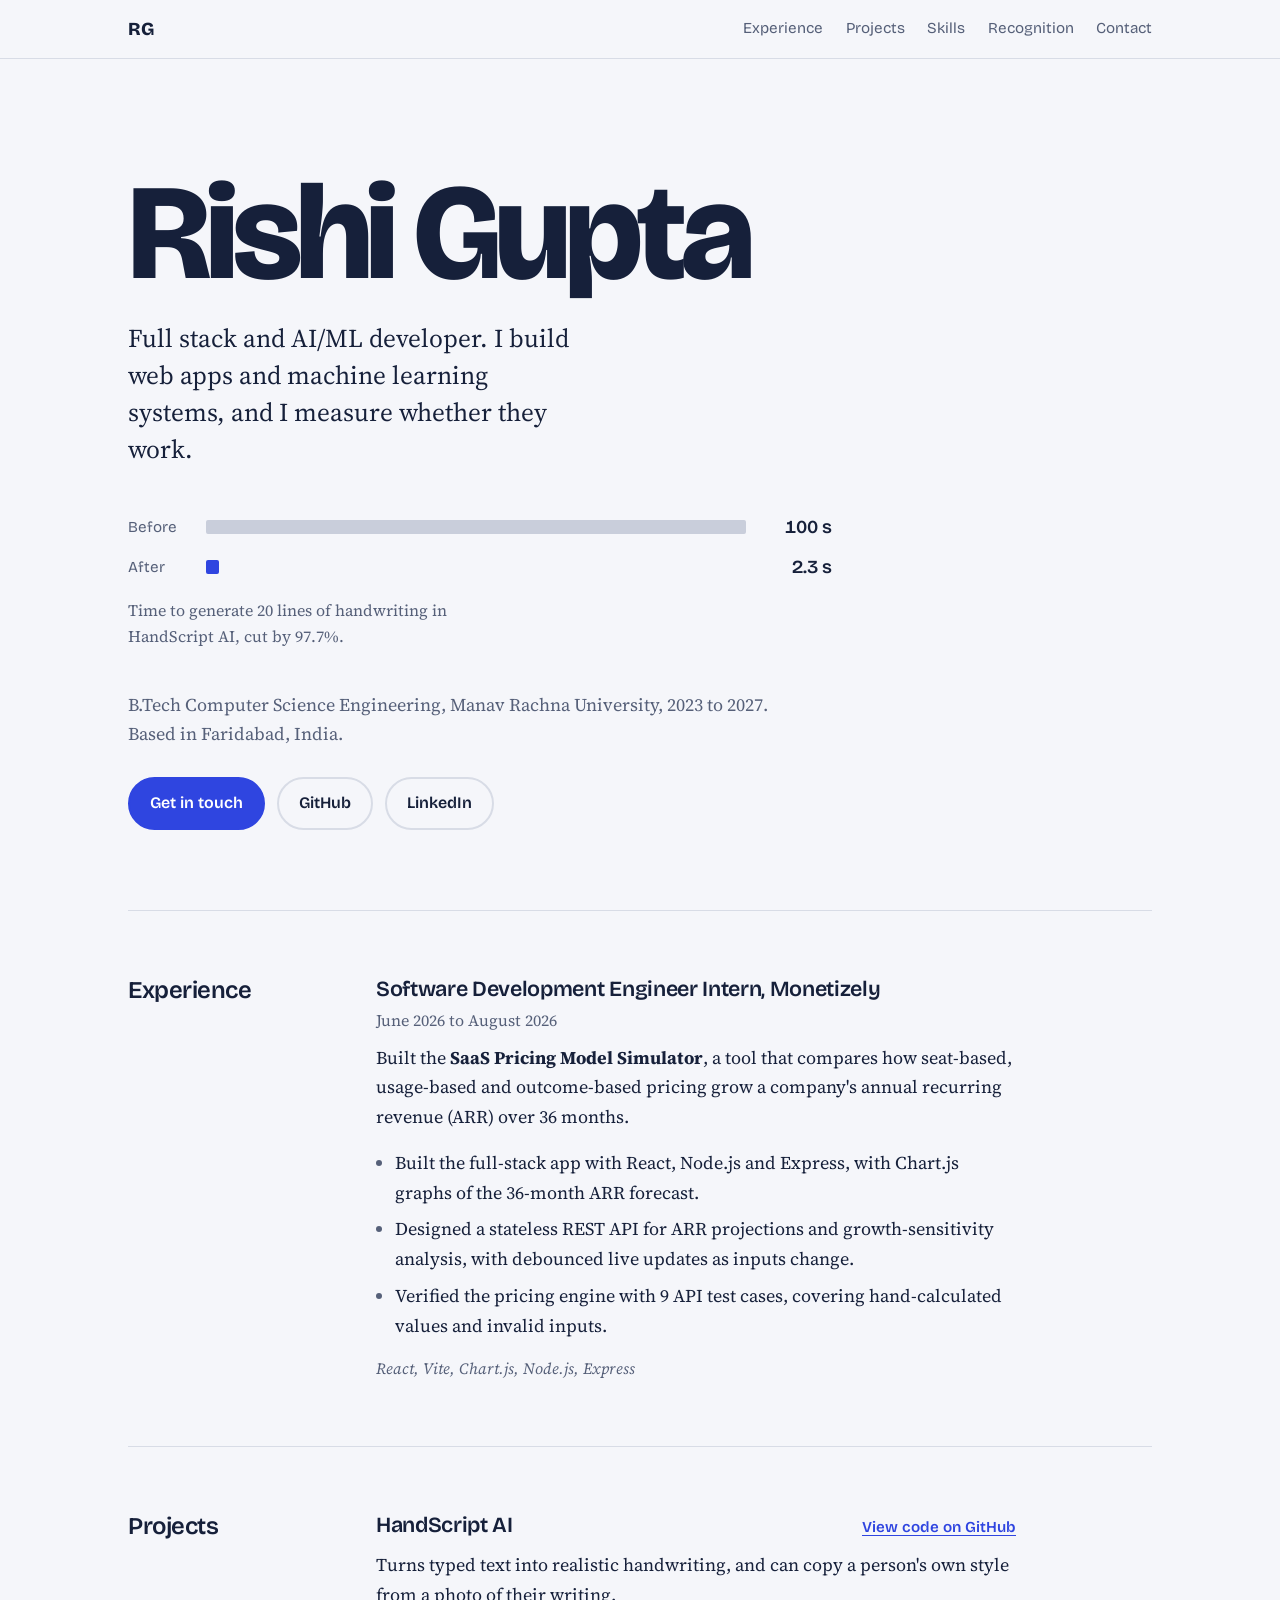
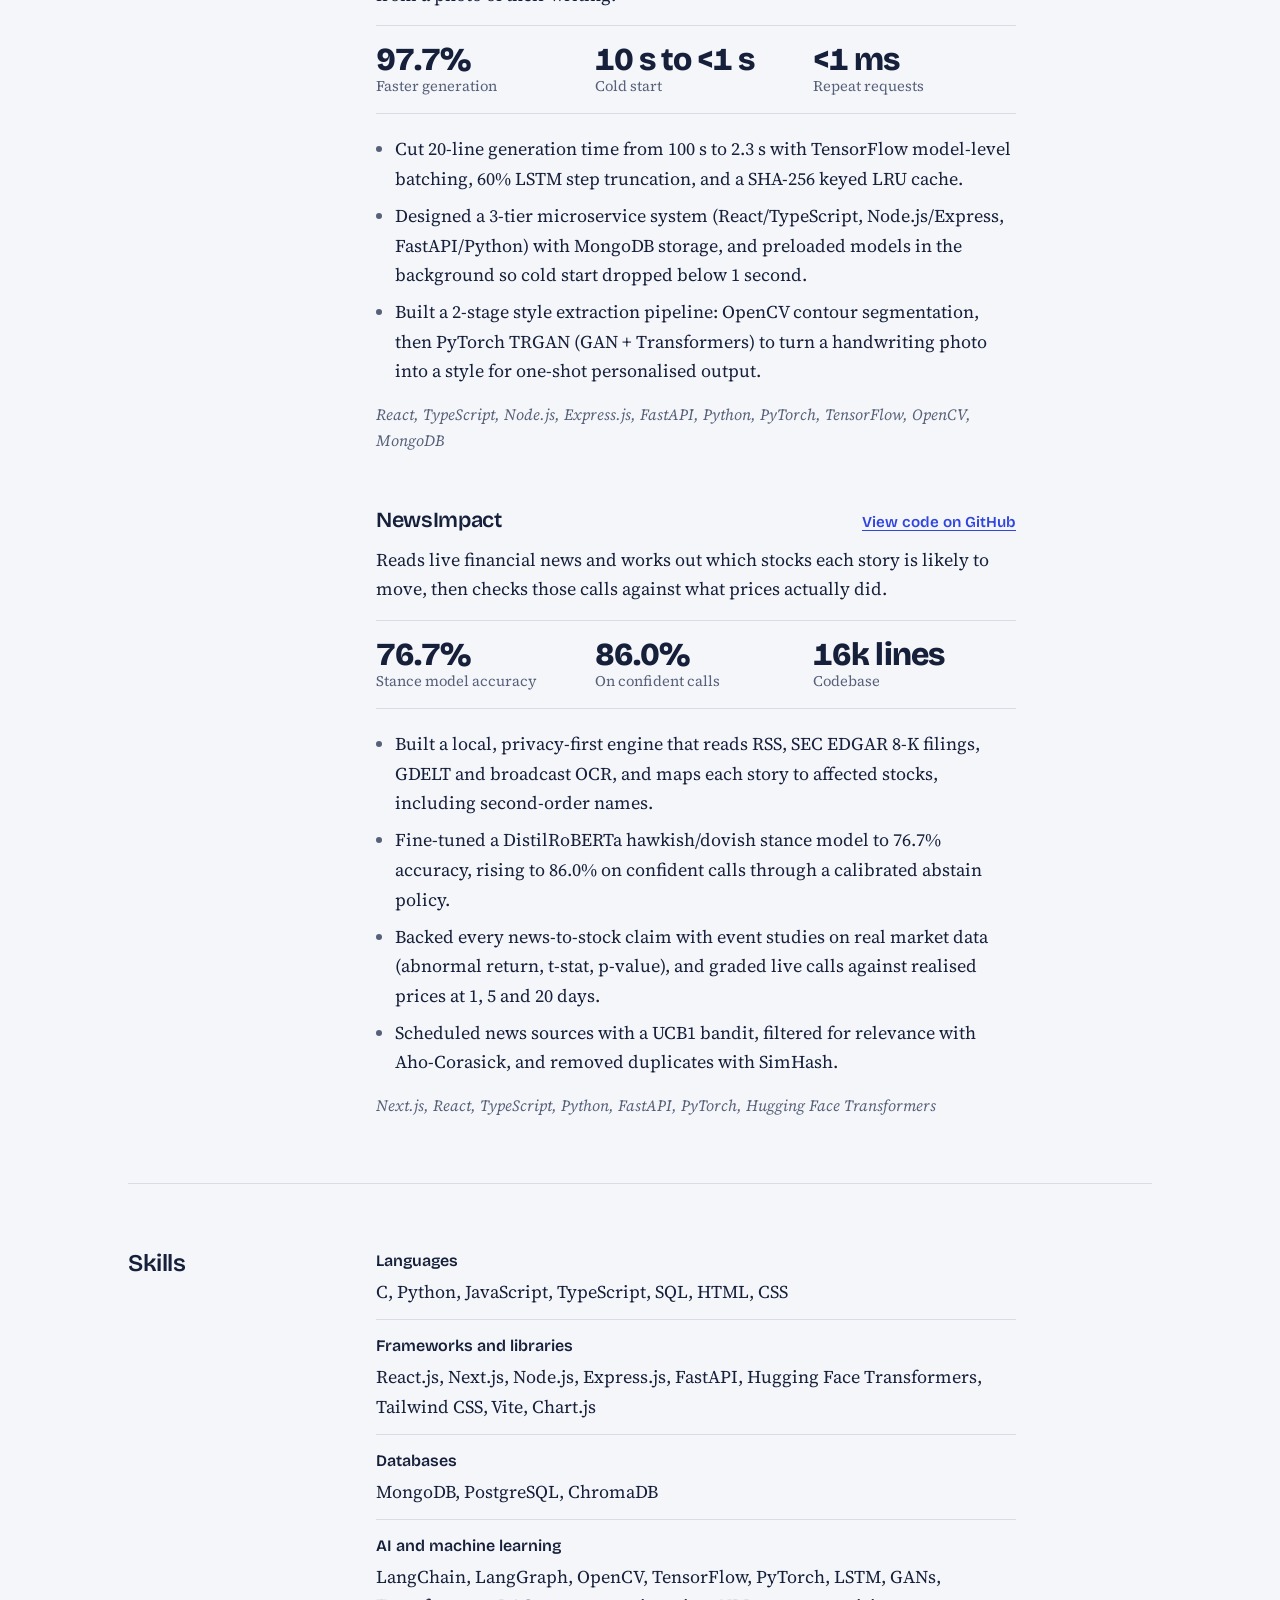
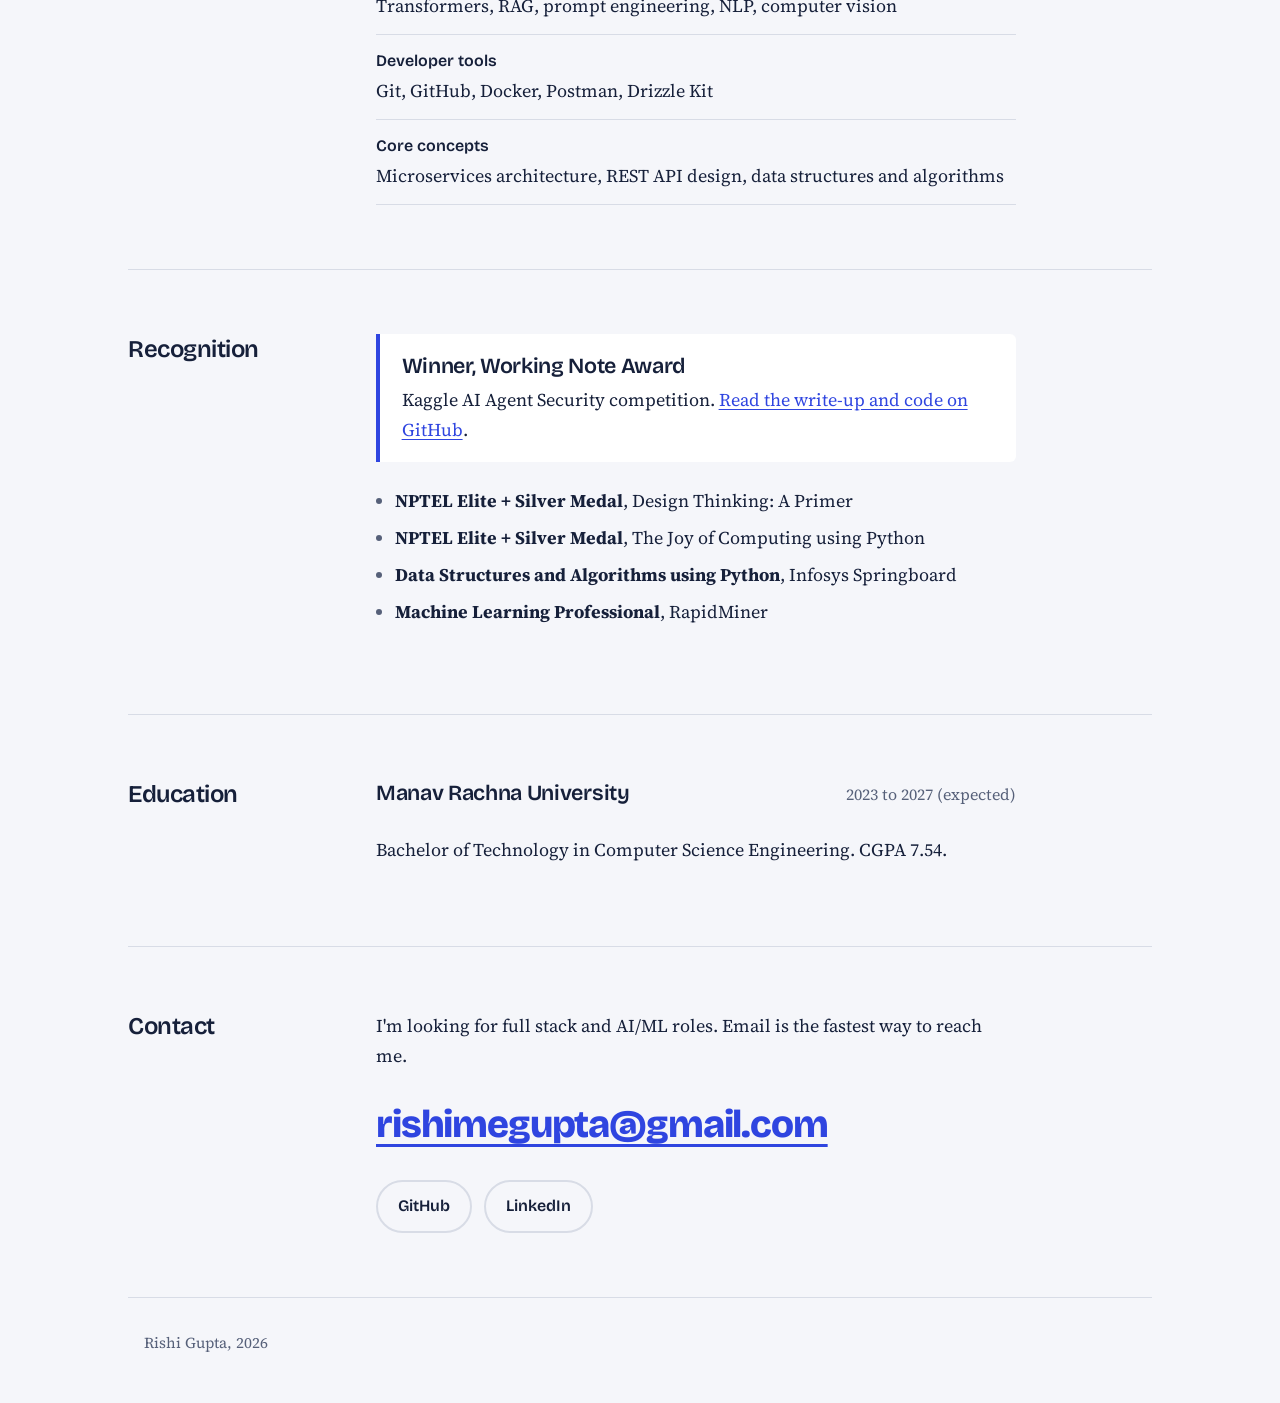
==== index.html @ dfc8f025 "Add portfolio site Co-Authored-By: Claude Opus 5.5 <noreply@anthropic.com>" ====
<!doctype html>
<html lang="en">
<head>
  <meta charset="utf-8">
  <meta name="viewport" content="width=device-width, initial-scale=1">
  <title>Rishi Gupta | Full Stack and AI/ML Developer</title>
  <meta name="description" content="Rishi Gupta, B.Tech CSE student at Manav Rachna University. Full stack and AI/ML developer: React, Node.js, Python, FastAPI, PyTorch.">
  <meta property="og:title" content="Rishi Gupta | Full Stack and AI/ML Developer">
  <meta property="og:description" content="Projects, internship work and results, with the numbers behind them.">
  <meta property="og:type" content="website">
  <meta name="theme-color" content="#F5F6FA">
  <link rel="icon" href="favicon.svg" type="image/svg+xml">
  <link rel="preconnect" href="https://fonts.googleapis.com">
  <link rel="preconnect" href="https://fonts.gstatic.com" crossorigin>
  <link href="https://fonts.googleapis.com/css2?family=Bricolage+Grotesque:opsz,wght@12..96,400;12..96,600;12..96,800&family=Source+Serif+4:ital,opsz,wght@0,8..60,400;0,8..60,600;1,8..60,400&display=swap" rel="stylesheet">
  <link rel="stylesheet" href="styles.css">
</head>
<body>
  <a class="skip" href="#main">Skip to content</a>

  <header class="top">
    <a class="mark" href="#top" aria-label="Rishi Gupta, back to top">RG</a>
    <nav aria-label="Sections">
      <a href="#experience">Experience</a>
      <a href="#projects">Projects</a>
      <a href="#skills">Skills</a>
      <a href="#recognition">Recognition</a>
      <a href="#contact">Contact</a>
    </nav>
  </header>

  <main id="main">
    <section class="hero" id="top">
      <h1>Rishi Gupta</h1>
      <p class="role">Full stack and AI/ML developer. I build web apps and machine learning systems, and I measure whether they work.</p>

      <figure class="proof" aria-labelledby="proof-cap">
        <div class="proof-row">
          <span class="proof-label">Before</span>
          <div class="bar"><span class="fill fill-before"></span></div>
          <span class="proof-val">100 s</span>
        </div>
        <div class="proof-row">
          <span class="proof-label">After</span>
          <div class="bar"><span class="fill fill-after"></span></div>
          <span class="proof-val">2.3 s</span>
        </div>
        <figcaption id="proof-cap">Time to generate 20 lines of handwriting in HandScript AI, cut by 97.7%.</figcaption>
      </figure>

      <p class="facts">B.Tech Computer Science Engineering, Manav Rachna University, 2023 to 2027. Based in Faridabad, India.</p>
      <div class="cta">
        <a class="btn" href="#contact">Get in touch</a>
        <a class="btn ghost" href="https://github.com/Rishi7567" target="_blank" rel="noopener">GitHub</a>
        <a class="btn ghost" href="https://www.linkedin.com/in/rishigupta007" target="_blank" rel="noopener">LinkedIn</a>
      </div>
    </section>

    <section id="experience" class="block">
      <h2>Experience</h2>
      <article class="job">
        <div class="job-head">
          <h3>Software Development Engineer Intern, Monetizely</h3>
          <p class="when">June 2026 to August 2026</p>
        </div>
        <p class="lede">Built the <strong>SaaS Pricing Model Simulator</strong>, a tool that compares how seat-based, usage-based and outcome-based pricing grow a company's annual recurring revenue (ARR) over 36 months.</p>
        <ul>
          <li>Built the full-stack app with React, Node.js and Express, with Chart.js graphs of the 36-month ARR forecast.</li>
          <li>Designed a stateless REST API for ARR projections and growth-sensitivity analysis, with debounced live updates as inputs change.</li>
          <li>Verified the pricing engine with 9 API test cases, covering hand-calculated values and invalid inputs.</li>
        </ul>
        <p class="stack">React, Vite, Chart.js, Node.js, Express</p>
      </article>
    </section>

    <section id="projects" class="block">
      <h2>Projects</h2>

      <article class="project">
        <div class="project-head">
          <h3>HandScript AI</h3>
          <a class="repo" href="https://github.com/Rishi7567/handscript-ai" target="_blank" rel="noopener">View code on GitHub</a>
        </div>
        <p class="lede">Turns typed text into realistic handwriting, and can copy a person's own style from a photo of their writing.</p>
        <dl class="figures">
          <div><dt>Faster generation</dt><dd>97.7%</dd></div>
          <div><dt>Cold start</dt><dd>10 s to &lt;1 s</dd></div>
          <div><dt>Repeat requests</dt><dd>&lt;1 ms</dd></div>
        </dl>
        <ul>
          <li>Cut 20-line generation time from 100 s to 2.3 s with TensorFlow model-level batching, 60% LSTM step truncation, and a SHA-256 keyed LRU cache.</li>
          <li>Designed a 3-tier microservice system (React/TypeScript, Node.js/Express, FastAPI/Python) with MongoDB storage, and preloaded models in the background so cold start dropped below 1 second.</li>
          <li>Built a 2-stage style extraction pipeline: OpenCV contour segmentation, then PyTorch TRGAN (GAN + Transformers) to turn a handwriting photo into a style for one-shot personalised output.</li>
        </ul>
        <p class="stack">React, TypeScript, Node.js, Express.js, FastAPI, Python, PyTorch, TensorFlow, OpenCV, MongoDB</p>
      </article>

      <article class="project">
        <div class="project-head">
          <h3>NewsImpact</h3>
          <a class="repo" href="https://github.com/Rishi7567/newsimpact" target="_blank" rel="noopener">View code on GitHub</a>
        </div>
        <p class="lede">Reads live financial news and works out which stocks each story is likely to move, then checks those calls against what prices actually did.</p>
        <dl class="figures">
          <div><dt>Stance model accuracy</dt><dd>76.7%</dd></div>
          <div><dt>On confident calls</dt><dd>86.0%</dd></div>
          <div><dt>Codebase</dt><dd>16k lines</dd></div>
        </dl>
        <ul>
          <li>Built a local, privacy-first engine that reads RSS, SEC EDGAR 8-K filings, GDELT and broadcast OCR, and maps each story to affected stocks, including second-order names.</li>
          <li>Fine-tuned a DistilRoBERTa hawkish/dovish stance model to 76.7% accuracy, rising to 86.0% on confident calls through a calibrated abstain policy.</li>
          <li>Backed every news-to-stock claim with event studies on real market data (abnormal return, t-stat, p-value), and graded live calls against realised prices at 1, 5 and 20 days.</li>
          <li>Scheduled news sources with a UCB1 bandit, filtered for relevance with Aho-Corasick, and removed duplicates with SimHash.</li>
        </ul>
        <p class="stack">Next.js, React, TypeScript, Python, FastAPI, PyTorch, Hugging Face Transformers</p>
      </article>
    </section>

    <section id="skills" class="block">
      <h2>Skills</h2>
      <dl class="skills">
        <div><dt>Languages</dt><dd>C, Python, JavaScript, TypeScript, SQL, HTML, CSS</dd></div>
        <div><dt>Frameworks and libraries</dt><dd>React.js, Next.js, Node.js, Express.js, FastAPI, Hugging Face Transformers, Tailwind CSS, Vite, Chart.js</dd></div>
        <div><dt>Databases</dt><dd>MongoDB, PostgreSQL, ChromaDB</dd></div>
        <div><dt>AI and machine learning</dt><dd>LangChain, LangGraph, OpenCV, TensorFlow, PyTorch, LSTM, GANs, Transformers, RAG, prompt engineering, NLP, computer vision</dd></div>
        <div><dt>Developer tools</dt><dd>Git, GitHub, Docker, Postman, Drizzle Kit</dd></div>
        <div><dt>Core concepts</dt><dd>Microservices architecture, REST API design, data structures and algorithms</dd></div>
      </dl>
    </section>

    <section id="recognition" class="block">
      <h2>Recognition</h2>
      <article class="award">
        <h3>Winner, Working Note Award</h3>
        <p>Kaggle AI Agent Security competition. <a href="https://github.com/Rishi7567/Kaggle-AI-Agent-Security" target="_blank" rel="noopener">Read the write-up and code on GitHub</a>.</p>
      </article>
      <ul class="certs">
        <li><strong>NPTEL Elite + Silver Medal</strong>, Design Thinking: A Primer</li>
        <li><strong>NPTEL Elite + Silver Medal</strong>, The Joy of Computing using Python</li>
        <li><strong>Data Structures and Algorithms using Python</strong>, Infosys Springboard</li>
        <li><strong>Machine Learning Professional</strong>, RapidMiner</li>
      </ul>
    </section>

    <section id="education" class="block">
      <h2>Education</h2>
      <div class="job-head">
        <h3>Manav Rachna University</h3>
        <p class="when">2023 to 2027 (expected)</p>
      </div>
      <p>Bachelor of Technology in Computer Science Engineering. CGPA 7.54.</p>
    </section>

    <section id="contact" class="block contact">
      <h2>Contact</h2>
      <p>I'm looking for full stack and AI/ML roles. Email is the fastest way to reach me.</p>
      <a class="email" href="mailto:rishimegupta@gmail.com">rishimegupta@gmail.com</a>
      <div class="cta">
        <a class="btn ghost" href="https://github.com/Rishi7567" target="_blank" rel="noopener">GitHub</a>
        <a class="btn ghost" href="https://www.linkedin.com/in/rishigupta007" target="_blank" rel="noopener">LinkedIn</a>
      </div>
    </section>
  </main>

  <footer class="foot">
    <p>Rishi Gupta, 2026</p>
  </footer>
</body>
</html>
---- styles.css ----
:root {
  --bg: #F5F6FA;
  --surface: #FFFFFF;
  --ink: #16203A;
  --muted: #566079;
  --rule: #D8DCE6;
  --signal: #2F45E0;
  --before: #C9CEDB;
  --display: "Bricolage Grotesque", "Segoe UI", system-ui, sans-serif;
  --body: "Source Serif 4", Georgia, "Times New Roman", serif;
  --measure: 40rem;
}

@media (prefers-color-scheme: dark) {
  :root {
    --bg: #0F1526;
    --surface: #161E33;
    --ink: #E7EAF3;
    --muted: #A2AAC0;
    --rule: #2A3450;
    --signal: #8C9BFF;
    --before: #3A4564;
  }
}

* { box-sizing: border-box; }

html { scroll-behavior: smooth; scroll-padding-top: 4.5rem; }

body {
  margin: 0;
  background: var(--bg);
  color: var(--ink);
  font-family: var(--body);
  font-size: 1.125rem;
  line-height: 1.65;
  -webkit-text-size-adjust: 100%;
}

a { color: var(--signal); text-underline-offset: 0.18em; }
a:hover { text-decoration-thickness: 2px; }
:focus-visible { outline: 3px solid var(--signal); outline-offset: 3px; border-radius: 4px; }

.skip {
  position: absolute; left: 1rem; top: -3rem;
  background: var(--ink); color: var(--bg); padding: 0.5rem 0.9rem; z-index: 10;
}
.skip:focus { top: 1rem; }

/* Top bar */
.top {
  position: sticky; top: 0; z-index: 5;
  display: flex; align-items: center; justify-content: space-between; gap: 1rem;
  padding: 0.85rem max(1rem, calc((100vw - 64rem) / 2));
  background: color-mix(in srgb, var(--bg) 88%, transparent);
  backdrop-filter: blur(8px);
  border-bottom: 1px solid var(--rule);
  font-family: var(--display);
}
.mark {
  font-weight: 800; font-size: 1.15rem; color: var(--ink); text-decoration: none;
  letter-spacing: -0.02em;
}
.top nav { display: flex; gap: 1.4rem; flex-wrap: wrap; justify-content: flex-end; }
.top nav a { color: var(--muted); text-decoration: none; font-size: 0.95rem; }
.top nav a:hover { color: var(--ink); }

main { padding: 0 1rem; }

/* Hero */
.hero {
  max-width: 64rem; margin: 0 auto;
  padding: clamp(3.5rem, 10vw, 7rem) 0 clamp(3rem, 7vw, 5rem);
}
h1 {
  font-family: var(--display);
  font-weight: 800;
  font-size: clamp(3.4rem, 13vw, 8.5rem);
  line-height: 0.92;
  letter-spacing: -0.045em;
  margin: 0 0 1.5rem;
}
.role {
  font-size: clamp(1.25rem, 2.6vw, 1.6rem);
  line-height: 1.45;
  max-width: 34ch;
  margin: 0 0 2.75rem;
}

/* The one measured moment */
.proof {
  margin: 0 0 2.5rem;
  max-width: 44rem;
  font-family: var(--display);
}
.proof-row {
  display: grid;
  grid-template-columns: 4rem 1fr 4.5rem;
  align-items: center;
  gap: 0.9rem;
  margin-bottom: 0.6rem;
}
.proof-label { color: var(--muted); font-size: 0.95rem; }
.proof-val {
  font-weight: 600; font-size: 1.15rem; text-align: right;
  font-variant-numeric: tabular-nums;
}
.bar { height: 0.9rem; background: transparent; border-radius: 2px; }
.fill { display: block; height: 100%; border-radius: 2px; }
.fill-before { width: 100%; background: var(--before); }
.fill-after {
  width: 2.3%; min-width: 6px; background: var(--signal);
  animation: shrink 1.6s cubic-bezier(.6, 0, .2, 1) 0.5s both;
}
@keyframes shrink { from { width: 100%; } to { width: 2.3%; } }
.proof figcaption {
  font-family: var(--body);
  color: var(--muted);
  font-size: 1rem;
  margin-top: 0.9rem;
  max-width: 44ch;
}

.facts { color: var(--muted); max-width: var(--measure); margin: 0 0 1.75rem; }

.cta { display: flex; flex-wrap: wrap; gap: 0.75rem; }
.btn {
  display: inline-block;
  font-family: var(--display); font-weight: 600; font-size: 1rem;
  padding: 0.7rem 1.25rem;
  border-radius: 999px;
  background: var(--signal); color: #fff;
  text-decoration: none;
  border: 2px solid var(--signal);
}
.btn:hover { filter: brightness(1.08); }
.btn.ghost { background: transparent; color: var(--ink); border-color: var(--rule); }
.btn.ghost:hover { border-color: var(--ink); filter: none; }

/* Sections */
.block {
  max-width: 64rem; margin: 0 auto;
  padding: clamp(2.5rem, 6vw, 4rem) 0;
  border-top: 1px solid var(--rule);
  display: grid;
  grid-template-columns: 13rem minmax(0, 1fr);
  column-gap: 2.5rem;
}
.block > h2 {
  grid-column: 1;
  grid-row: 1 / span 20;
  font-family: var(--display);
  font-weight: 600;
  font-size: 1.5rem;
  letter-spacing: -0.02em;
  margin: 0;
  line-height: 1.3;
}
.block > :not(h2) { grid-column: 2; max-width: var(--measure); }

h3 {
  font-family: var(--display);
  font-weight: 600;
  font-size: 1.35rem;
  letter-spacing: -0.015em;
  line-height: 1.3;
  margin: 0;
}

.job-head, .project-head {
  display: flex; flex-wrap: wrap; align-items: baseline;
  justify-content: space-between; gap: 0.25rem 1.5rem;
  margin-bottom: 0.6rem;
}
.when { margin: 0; color: var(--muted); font-size: 1rem; }
.repo { font-family: var(--display); font-size: 0.95rem; font-weight: 600; }

.lede { margin: 0 0 1rem; }
ul { margin: 0 0 1rem; padding-left: 1.2rem; }
li { margin-bottom: 0.45rem; }
li::marker { color: var(--muted); }
.stack { color: var(--muted); font-size: 0.98rem; margin: 0; font-style: italic; }

.project + .project { margin-top: 3.25rem; }

/* Project figures */
.figures {
  display: grid;
  grid-template-columns: repeat(3, minmax(0, 1fr));
  gap: 1rem;
  margin: 0 0 1.25rem;
  padding: 1rem 0;
  border-top: 1px solid var(--rule);
  border-bottom: 1px solid var(--rule);
}
.figures div { display: flex; flex-direction: column-reverse; }
.figures dt { color: var(--muted); font-size: 0.92rem; line-height: 1.35; }
.figures dd {
  margin: 0;
  font-family: var(--display); font-weight: 800;
  font-size: clamp(1.4rem, 3.4vw, 2rem);
  letter-spacing: -0.03em; line-height: 1.1;
  font-variant-numeric: tabular-nums;
}

/* Skills */
.skills { margin: 0; }
.skills div { padding: 0.8rem 0; border-bottom: 1px solid var(--rule); }
.skills div:first-child { padding-top: 0; }
.skills dt { font-family: var(--display); font-weight: 600; font-size: 1rem; }
.skills dd { margin: 0.15rem 0 0; color: var(--ink); }

/* Recognition */
.award {
  background: var(--surface);
  border-left: 4px solid var(--signal);
  padding: 1.1rem 1.35rem;
  margin-bottom: 1.5rem;
  border-radius: 0 6px 6px 0;
}
.award p { margin: 0.35rem 0 0; }
.certs { padding-left: 1.2rem; }

/* Contact */
.email {
  display: inline-block;
  font-family: var(--display); font-weight: 800;
  font-size: clamp(1.35rem, 5vw, 2.4rem);
  letter-spacing: -0.03em;
  margin: 0.25rem 0 1.5rem;
  word-break: break-word;
}
.contact p { margin-top: 0; }

.foot {
  max-width: 64rem; margin: 0 auto;
  padding: 2rem 1rem 3rem;
  border-top: 1px solid var(--rule);
  color: var(--muted); font-size: 0.95rem;
}
.foot p { margin: 0; }

@media (max-width: 760px) {
  .block { display: block; }
  .block > h2 { margin-bottom: 1.25rem; }
  .top nav { gap: 0.9rem; }
  .top nav a { font-size: 0.88rem; }
}
@media (max-width: 520px) {
  body { font-size: 1.0625rem; }
  .top { flex-direction: column; align-items: flex-start; gap: 0.35rem; }
  .top nav { justify-content: flex-start; }
  .figures { grid-template-columns: 1fr 1fr; }
  .proof-row { grid-template-columns: 3.4rem 1fr 3.8rem; gap: 0.6rem; }
}

@media (prefers-reduced-motion: reduce) {
  html { scroll-behavior: auto; }
  .fill-after { animation: none; }
}
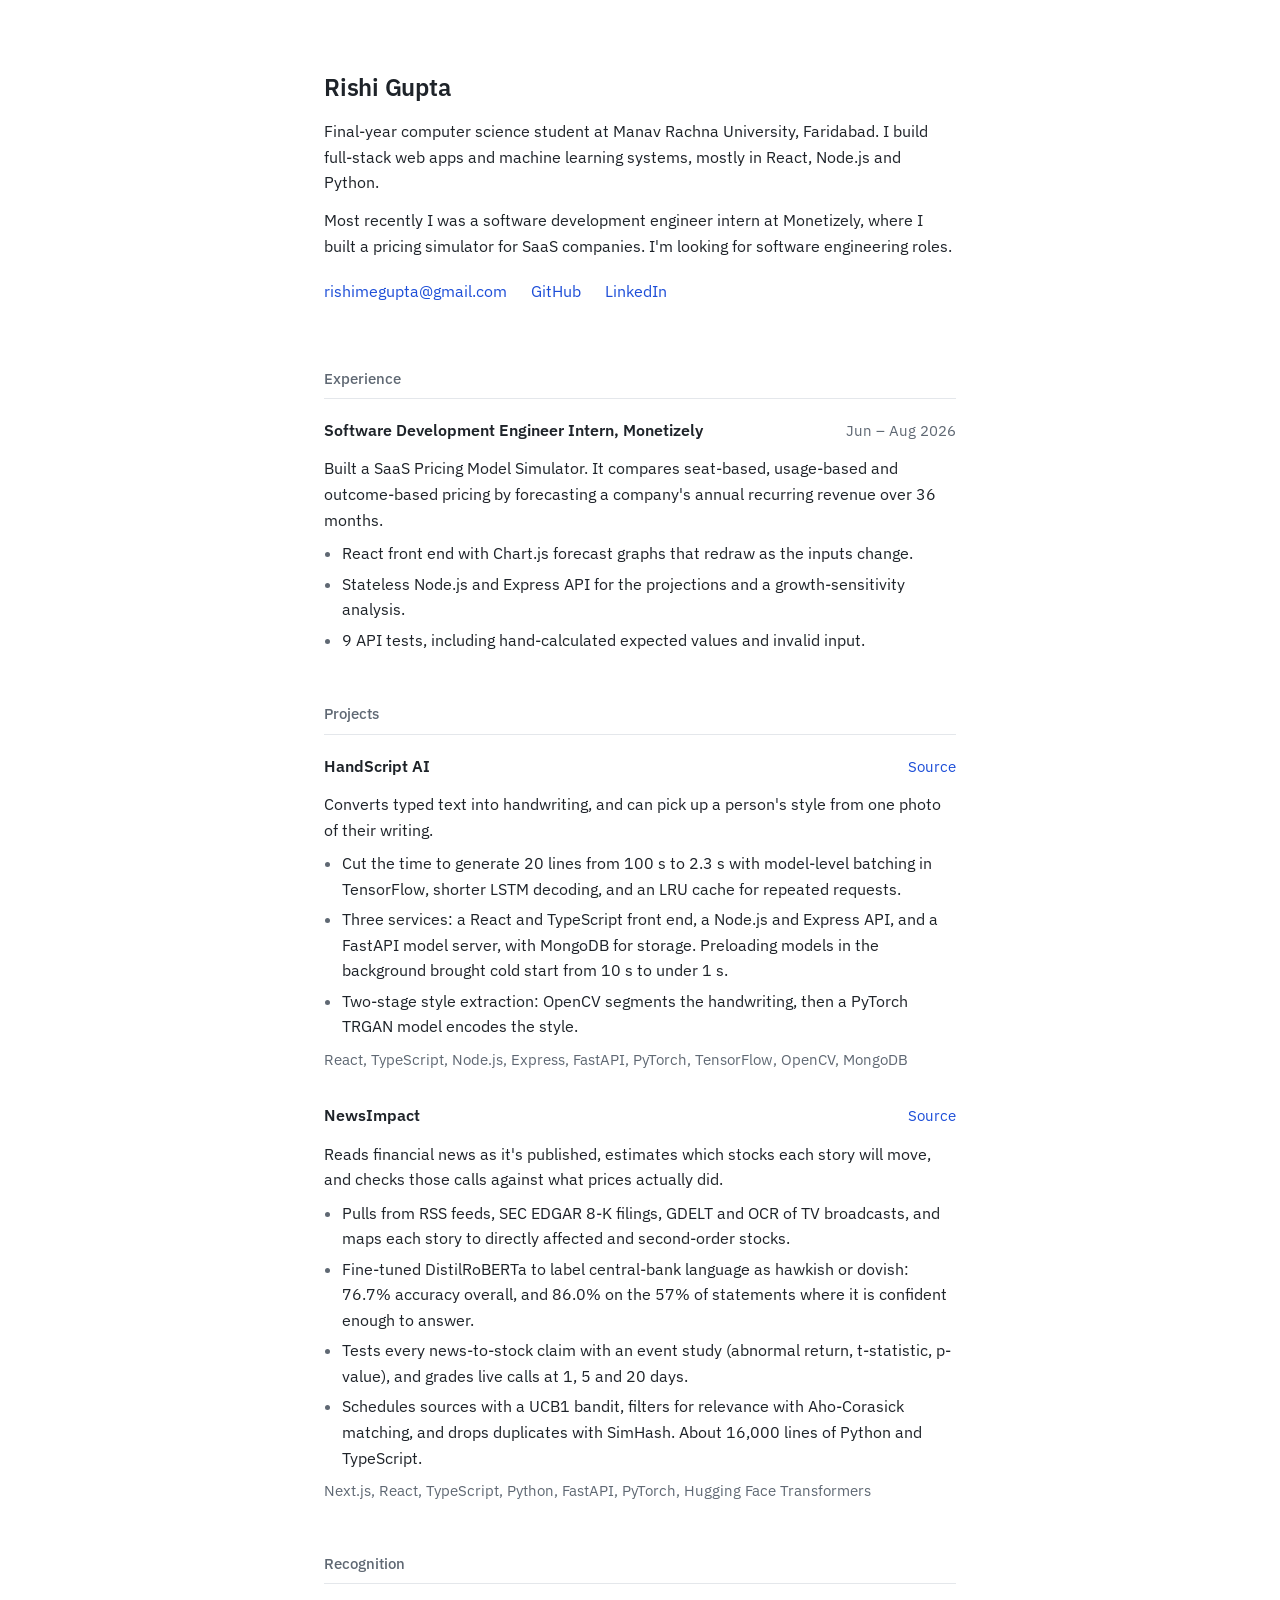
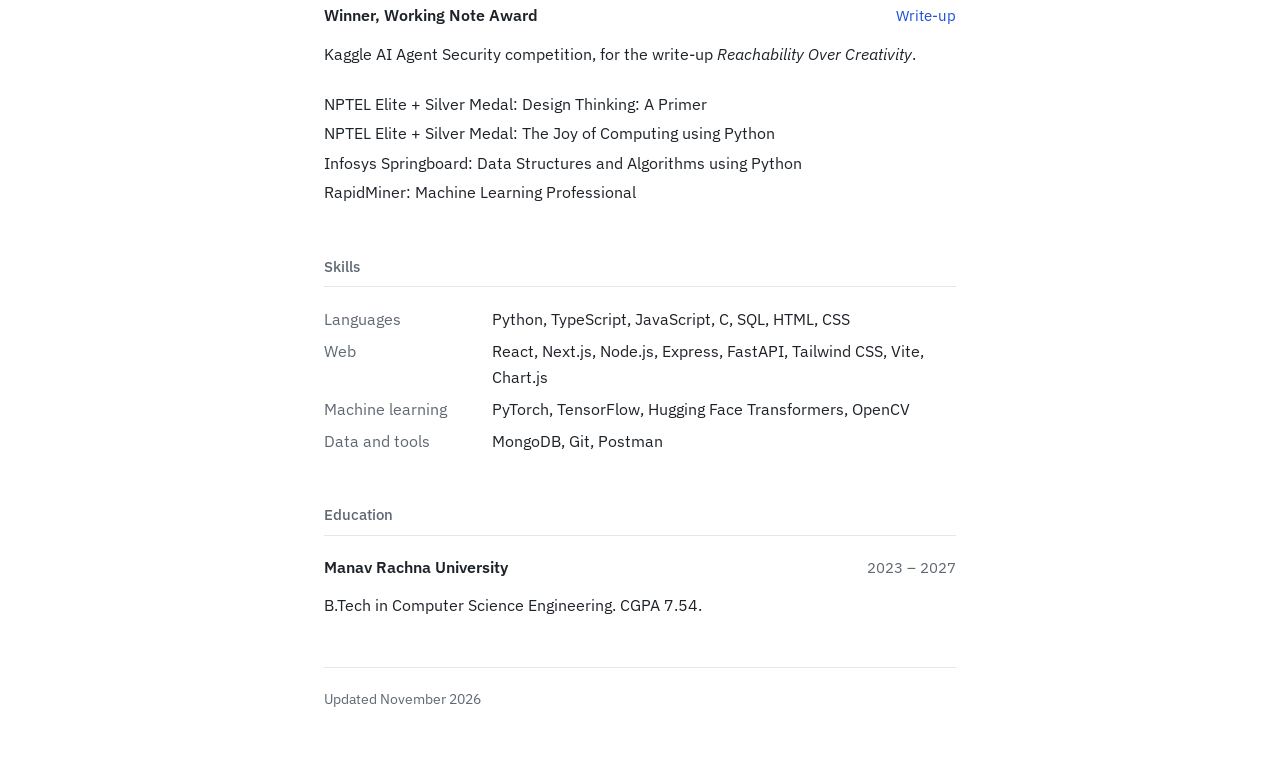
==== commit 7bc682d0: "Redesign: smaller type, plainer layout, tighter copy Co-Authored-By: Claude Opus 5.5 <noreply@anthro" ====
--- a/index.html
+++ b/index.html
@@ -3,167 +3,120 @@
 <head>
   <meta charset="utf-8">
   <meta name="viewport" content="width=device-width, initial-scale=1">
-  <title>Rishi Gupta | Full Stack and AI/ML Developer</title>
-  <meta name="description" content="Rishi Gupta, B.Tech CSE student at Manav Rachna University. Full stack and AI/ML developer: React, Node.js, Python, FastAPI, PyTorch.">
-  <meta property="og:title" content="Rishi Gupta | Full Stack and AI/ML Developer">
-  <meta property="og:description" content="Projects, internship work and results, with the numbers behind them.">
+  <title>Rishi Gupta</title>
+  <meta name="description" content="Rishi Gupta, computer science student at Manav Rachna University. Full-stack and machine learning projects in React, Node.js and Python.">
+  <meta property="og:title" content="Rishi Gupta">
+  <meta property="og:description" content="Full-stack and machine learning projects in React, Node.js and Python.">
   <meta property="og:type" content="website">
-  <meta name="theme-color" content="#F5F6FA">
   <link rel="icon" href="favicon.svg" type="image/svg+xml">
   <link rel="preconnect" href="https://fonts.googleapis.com">
   <link rel="preconnect" href="https://fonts.gstatic.com" crossorigin>
-  <link href="https://fonts.googleapis.com/css2?family=Bricolage+Grotesque:opsz,wght@12..96,400;12..96,600;12..96,800&family=Source+Serif+4:ital,opsz,wght@0,8..60,400;0,8..60,600;1,8..60,400&display=swap" rel="stylesheet">
+  <link href="https://fonts.googleapis.com/css2?family=IBM+Plex+Sans:ital,wght@0,400;0,500;0,600;1,400&display=swap" rel="stylesheet">
   <link rel="stylesheet" href="styles.css">
 </head>
 <body>
-  <a class="skip" href="#main">Skip to content</a>
+  <main>
+    <header class="intro">
+      <h1>Rishi Gupta</h1>
+      <p>Final-year computer science student at Manav Rachna University, Faridabad. I build full-stack web apps and machine learning systems, mostly in React, Node.js and Python.</p>
+      <p>Most recently I was a software development engineer intern at Monetizely, where I built a pricing simulator for SaaS companies. I'm looking for software engineering roles.</p>
+      <ul class="links">
+        <li><a href="mailto:rishimegupta@gmail.com">rishimegupta@gmail.com</a></li>
+        <li><a href="https://github.com/Rishi7567">GitHub</a></li>
+        <li><a href="https://www.linkedin.com/in/rishigupta007">LinkedIn</a></li>
+      </ul>
+    </header>
 
-  <header class="top">
-    <a class="mark" href="#top" aria-label="Rishi Gupta, back to top">RG</a>
-    <nav aria-label="Sections">
-      <a href="#experience">Experience</a>
-      <a href="#projects">Projects</a>
-      <a href="#skills">Skills</a>
-      <a href="#recognition">Recognition</a>
-      <a href="#contact">Contact</a>
-    </nav>
-  </header>
-
-  <main id="main">
-    <section class="hero" id="top">
-      <h1>Rishi Gupta</h1>
-      <p class="role">Full stack and AI/ML developer. I build web apps and machine learning systems, and I measure whether they work.</p>
-
-      <figure class="proof" aria-labelledby="proof-cap">
-        <div class="proof-row">
-          <span class="proof-label">Before</span>
-          <div class="bar"><span class="fill fill-before"></span></div>
-          <span class="proof-val">100 s</span>
-        </div>
-        <div class="proof-row">
-          <span class="proof-label">After</span>
-          <div class="bar"><span class="fill fill-after"></span></div>
-          <span class="proof-val">2.3 s</span>
-        </div>
-        <figcaption id="proof-cap">Time to generate 20 lines of handwriting in HandScript AI, cut by 97.7%.</figcaption>
-      </figure>
-
-      <p class="facts">B.Tech Computer Science Engineering, Manav Rachna University, 2023 to 2027. Based in Faridabad, India.</p>
-      <div class="cta">
-        <a class="btn" href="#contact">Get in touch</a>
-        <a class="btn ghost" href="https://github.com/Rishi7567" target="_blank" rel="noopener">GitHub</a>
-        <a class="btn ghost" href="https://www.linkedin.com/in/rishigupta007" target="_blank" rel="noopener">LinkedIn</a>
-      </div>
-    </section>
-
-    <section id="experience" class="block">
-      <h2>Experience</h2>
-      <article class="job">
-        <div class="job-head">
+    <section aria-labelledby="h-exp">
+      <h2 id="h-exp">Experience</h2>
+      <article class="entry">
+        <header>
           <h3>Software Development Engineer Intern, Monetizely</h3>
-          <p class="when">June 2026 to August 2026</p>
-        </div>
-        <p class="lede">Built the <strong>SaaS Pricing Model Simulator</strong>, a tool that compares how seat-based, usage-based and outcome-based pricing grow a company's annual recurring revenue (ARR) over 36 months.</p>
+          <p class="date">Jun – Aug 2026</p>
+        </header>
+        <p>Built a SaaS Pricing Model Simulator. It compares seat-based, usage-based and outcome-based pricing by forecasting a company's annual recurring revenue over 36 months.</p>
         <ul>
-          <li>Built the full-stack app with React, Node.js and Express, with Chart.js graphs of the 36-month ARR forecast.</li>
-          <li>Designed a stateless REST API for ARR projections and growth-sensitivity analysis, with debounced live updates as inputs change.</li>
-          <li>Verified the pricing engine with 9 API test cases, covering hand-calculated values and invalid inputs.</li>
+          <li>React front end with Chart.js forecast graphs that redraw as the inputs change.</li>
+          <li>Stateless Node.js and Express API for the projections and a growth-sensitivity analysis.</li>
+          <li>9 API tests, including hand-calculated expected values and invalid input.</li>
         </ul>
-        <p class="stack">React, Vite, Chart.js, Node.js, Express</p>
       </article>
     </section>
 
-    <section id="projects" class="block">
-      <h2>Projects</h2>
+    <section aria-labelledby="h-proj">
+      <h2 id="h-proj">Projects</h2>
 
-      <article class="project">
-        <div class="project-head">
+      <article class="entry">
+        <header>
           <h3>HandScript AI</h3>
-          <a class="repo" href="https://github.com/Rishi7567/handscript-ai" target="_blank" rel="noopener">View code on GitHub</a>
-        </div>
-        <p class="lede">Turns typed text into realistic handwriting, and can copy a person's own style from a photo of their writing.</p>
-        <dl class="figures">
-          <div><dt>Faster generation</dt><dd>97.7%</dd></div>
-          <div><dt>Cold start</dt><dd>10 s to &lt;1 s</dd></div>
-          <div><dt>Repeat requests</dt><dd>&lt;1 ms</dd></div>
-        </dl>
+          <p class="date"><a href="https://github.com/Rishi7567/handscript-ai">Source</a></p>
+        </header>
+        <p>Converts typed text into handwriting, and can pick up a person's style from one photo of their writing.</p>
         <ul>
-          <li>Cut 20-line generation time from 100 s to 2.3 s with TensorFlow model-level batching, 60% LSTM step truncation, and a SHA-256 keyed LRU cache.</li>
-          <li>Designed a 3-tier microservice system (React/TypeScript, Node.js/Express, FastAPI/Python) with MongoDB storage, and preloaded models in the background so cold start dropped below 1 second.</li>
-          <li>Built a 2-stage style extraction pipeline: OpenCV contour segmentation, then PyTorch TRGAN (GAN + Transformers) to turn a handwriting photo into a style for one-shot personalised output.</li>
+          <li>Cut the time to generate 20 lines from 100 s to 2.3 s with model-level batching in TensorFlow, shorter LSTM decoding, and an LRU cache for repeated requests.</li>
+          <li>Three services: a React and TypeScript front end, a Node.js and Express API, and a FastAPI model server, with MongoDB for storage. Preloading models in the background brought cold start from 10 s to under 1 s.</li>
+          <li>Two-stage style extraction: OpenCV segments the handwriting, then a PyTorch TRGAN model encodes the style.</li>
         </ul>
-        <p class="stack">React, TypeScript, Node.js, Express.js, FastAPI, Python, PyTorch, TensorFlow, OpenCV, MongoDB</p>
+        <p class="stack">React, TypeScript, Node.js, Express, FastAPI, PyTorch, TensorFlow, OpenCV, MongoDB</p>
       </article>
 
-      <article class="project">
-        <div class="project-head">
+      <article class="entry">
+        <header>
           <h3>NewsImpact</h3>
-          <a class="repo" href="https://github.com/Rishi7567/newsimpact" target="_blank" rel="noopener">View code on GitHub</a>
-        </div>
-        <p class="lede">Reads live financial news and works out which stocks each story is likely to move, then checks those calls against what prices actually did.</p>
-        <dl class="figures">
-          <div><dt>Stance model accuracy</dt><dd>76.7%</dd></div>
-          <div><dt>On confident calls</dt><dd>86.0%</dd></div>
-          <div><dt>Codebase</dt><dd>16k lines</dd></div>
-        </dl>
+          <p class="date"><a href="https://github.com/Rishi7567/newsimpact">Source</a></p>
+        </header>
+        <p>Reads financial news as it's published, estimates which stocks each story will move, and checks those calls against what prices actually did.</p>
         <ul>
-          <li>Built a local, privacy-first engine that reads RSS, SEC EDGAR 8-K filings, GDELT and broadcast OCR, and maps each story to affected stocks, including second-order names.</li>
-          <li>Fine-tuned a DistilRoBERTa hawkish/dovish stance model to 76.7% accuracy, rising to 86.0% on confident calls through a calibrated abstain policy.</li>
-          <li>Backed every news-to-stock claim with event studies on real market data (abnormal return, t-stat, p-value), and graded live calls against realised prices at 1, 5 and 20 days.</li>
-          <li>Scheduled news sources with a UCB1 bandit, filtered for relevance with Aho-Corasick, and removed duplicates with SimHash.</li>
+          <li>Pulls from RSS feeds, SEC EDGAR 8-K filings, GDELT and OCR of TV broadcasts, and maps each story to directly affected and second-order stocks.</li>
+          <li>Fine-tuned DistilRoBERTa to label central-bank language as hawkish or dovish: 76.7% accuracy overall, and 86.0% on the 57% of statements where it is confident enough to answer.</li>
+          <li>Tests every news-to-stock claim with an event study (abnormal return, t-statistic, p-value), and grades live calls at 1, 5 and 20 days.</li>
+          <li>Schedules sources with a UCB1 bandit, filters for relevance with Aho-Corasick matching, and drops duplicates with SimHash. About 16,000 lines of Python and TypeScript.</li>
         </ul>
         <p class="stack">Next.js, React, TypeScript, Python, FastAPI, PyTorch, Hugging Face Transformers</p>
       </article>
     </section>
 
-    <section id="skills" class="block">
-      <h2>Skills</h2>
+    <section aria-labelledby="h-rec">
+      <h2 id="h-rec">Recognition</h2>
+      <article class="entry">
+        <header>
+          <h3>Winner, Working Note Award</h3>
+          <p class="date"><a href="https://github.com/Rishi7567/Kaggle-AI-Agent-Security">Write-up</a></p>
+        </header>
+        <p>Kaggle AI Agent Security competition, for the write-up <cite>Reachability Over Creativity</cite>.</p>
+      </article>
+      <ul class="plain">
+        <li>NPTEL Elite + Silver Medal: Design Thinking: A Primer</li>
+        <li>NPTEL Elite + Silver Medal: The Joy of Computing using Python</li>
+        <li>Infosys Springboard: Data Structures and Algorithms using Python</li>
+        <li>RapidMiner: Machine Learning Professional</li>
+      </ul>
+    </section>
+
+    <section aria-labelledby="h-skills">
+      <h2 id="h-skills">Skills</h2>
       <dl class="skills">
-        <div><dt>Languages</dt><dd>C, Python, JavaScript, TypeScript, SQL, HTML, CSS</dd></div>
-        <div><dt>Frameworks and libraries</dt><dd>React.js, Next.js, Node.js, Express.js, FastAPI, Hugging Face Transformers, Tailwind CSS, Vite, Chart.js</dd></div>
-        <div><dt>Databases</dt><dd>MongoDB, PostgreSQL, ChromaDB</dd></div>
-        <div><dt>AI and machine learning</dt><dd>LangChain, LangGraph, OpenCV, TensorFlow, PyTorch, LSTM, GANs, Transformers, RAG, prompt engineering, NLP, computer vision</dd></div>
-        <div><dt>Developer tools</dt><dd>Git, GitHub, Docker, Postman, Drizzle Kit</dd></div>
-        <div><dt>Core concepts</dt><dd>Microservices architecture, REST API design, data structures and algorithms</dd></div>
+        <dt>Languages</dt><dd>Python, TypeScript, JavaScript, C, SQL, HTML, CSS</dd>
+        <dt>Web</dt><dd>React, Next.js, Node.js, Express, FastAPI, Tailwind CSS, Vite, Chart.js</dd>
+        <dt>Machine learning</dt><dd>PyTorch, TensorFlow, Hugging Face Transformers, OpenCV</dd>
+        <dt>Data and tools</dt><dd>MongoDB, Git, Postman</dd>
       </dl>
     </section>
 
-    <section id="recognition" class="block">
-      <h2>Recognition</h2>
-      <article class="award">
-        <h3>Winner, Working Note Award</h3>
-        <p>Kaggle AI Agent Security competition. <a href="https://github.com/Rishi7567/Kaggle-AI-Agent-Security" target="_blank" rel="noopener">Read the write-up and code on GitHub</a>.</p>
+    <section aria-labelledby="h-edu">
+      <h2 id="h-edu">Education</h2>
+      <article class="entry">
+        <header>
+          <h3>Manav Rachna University</h3>
+          <p class="date">2023 – 2027</p>
+        </header>
+        <p>B.Tech in Computer Science Engineering. CGPA 7.54.</p>
       </article>
-      <ul class="certs">
-        <li><strong>NPTEL Elite + Silver Medal</strong>, Design Thinking: A Primer</li>
-        <li><strong>NPTEL Elite + Silver Medal</strong>, The Joy of Computing using Python</li>
-        <li><strong>Data Structures and Algorithms using Python</strong>, Infosys Springboard</li>
-        <li><strong>Machine Learning Professional</strong>, RapidMiner</li>
-      </ul>
-    </section>
-
-    <section id="education" class="block">
-      <h2>Education</h2>
-      <div class="job-head">
-        <h3>Manav Rachna University</h3>
-        <p class="when">2023 to 2027 (expected)</p>
-      </div>
-      <p>Bachelor of Technology in Computer Science Engineering. CGPA 7.54.</p>
-    </section>
-
-    <section id="contact" class="block contact">
-      <h2>Contact</h2>
-      <p>I'm looking for full stack and AI/ML roles. Email is the fastest way to reach me.</p>
-      <a class="email" href="mailto:rishimegupta@gmail.com">rishimegupta@gmail.com</a>
-      <div class="cta">
-        <a class="btn ghost" href="https://github.com/Rishi7567" target="_blank" rel="noopener">GitHub</a>
-        <a class="btn ghost" href="https://www.linkedin.com/in/rishigupta007" target="_blank" rel="noopener">LinkedIn</a>
-      </div>
     </section>
   </main>
 
-  <footer class="foot">
-    <p>Rishi Gupta, 2026</p>
+  <footer>
+    <p>Updated November 2026</p>
   </footer>
 </body>
 </html>
--- a/styles.css
+++ b/styles.css
@@ -1,260 +1,103 @@
 :root {
-  --bg: #F5F6FA;
-  --surface: #FFFFFF;
-  --ink: #16203A;
-  --muted: #566079;
-  --rule: #D8DCE6;
-  --signal: #2F45E0;
-  --before: #C9CEDB;
-  --display: "Bricolage Grotesque", "Segoe UI", system-ui, sans-serif;
-  --body: "Source Serif 4", Georgia, "Times New Roman", serif;
-  --measure: 40rem;
+  --bg: #FFFFFF;
+  --text: #1E2329;
+  --muted: #5F6873;
+  --rule: #E4E7EB;
+  --link: #1D4ED8;
+  color-scheme: light dark;
 }
 
 @media (prefers-color-scheme: dark) {
   :root {
-    --bg: #0F1526;
-    --surface: #161E33;
-    --ink: #E7EAF3;
-    --muted: #A2AAC0;
-    --rule: #2A3450;
-    --signal: #8C9BFF;
-    --before: #3A4564;
+    --bg: #121418;
+    --text: #E3E6EA;
+    --muted: #9AA3AE;
+    --rule: #2A2F36;
+    --link: #8AB4F8;
   }
 }
 
 * { box-sizing: border-box; }
 
-html { scroll-behavior: smooth; scroll-padding-top: 4.5rem; }
-
 body {
   margin: 0;
   background: var(--bg);
-  color: var(--ink);
-  font-family: var(--body);
-  font-size: 1.125rem;
-  line-height: 1.65;
+  color: var(--text);
+  font-family: "IBM Plex Sans", system-ui, -apple-system, "Segoe UI", sans-serif;
+  font-size: 16px;
+  line-height: 1.6;
   -webkit-text-size-adjust: 100%;
+  text-rendering: optimizeLegibility;
 }
 
-a { color: var(--signal); text-underline-offset: 0.18em; }
-a:hover { text-decoration-thickness: 2px; }
-:focus-visible { outline: 3px solid var(--signal); outline-offset: 3px; border-radius: 4px; }
+main, footer {
+  max-width: 42rem;
+  margin: 0 auto;
+  padding: 0 1.25rem;
+}
+main { padding-top: 4.5rem; }
 
-.skip {
-  position: absolute; left: 1rem; top: -3rem;
-  background: var(--ink); color: var(--bg); padding: 0.5rem 0.9rem; z-index: 10;
-}
-.skip:focus { top: 1rem; }
+a { color: var(--link); text-decoration: none; }
+a:hover { text-decoration: underline; text-underline-offset: 0.2em; }
+a:focus-visible { outline: 2px solid var(--link); outline-offset: 2px; border-radius: 2px; }
 
-/* Top bar */
-.top {
-  position: sticky; top: 0; z-index: 5;
-  display: flex; align-items: center; justify-content: space-between; gap: 1rem;
-  padding: 0.85rem max(1rem, calc((100vw - 64rem) / 2));
-  background: color-mix(in srgb, var(--bg) 88%, transparent);
-  backdrop-filter: blur(8px);
-  border-bottom: 1px solid var(--rule);
-  font-family: var(--display);
-}
-.mark {
-  font-weight: 800; font-size: 1.15rem; color: var(--ink); text-decoration: none;
-  letter-spacing: -0.02em;
-}
-.top nav { display: flex; gap: 1.4rem; flex-wrap: wrap; justify-content: flex-end; }
-.top nav a { color: var(--muted); text-decoration: none; font-size: 0.95rem; }
-.top nav a:hover { color: var(--ink); }
+h1, h2, h3 { margin: 0; font-weight: 600; }
 
-main { padding: 0 1rem; }
-
-/* Hero */
-.hero {
-  max-width: 64rem; margin: 0 auto;
-  padding: clamp(3.5rem, 10vw, 7rem) 0 clamp(3rem, 7vw, 5rem);
-}
-h1 {
-  font-family: var(--display);
-  font-weight: 800;
-  font-size: clamp(3.4rem, 13vw, 8.5rem);
-  line-height: 0.92;
-  letter-spacing: -0.045em;
-  margin: 0 0 1.5rem;
-}
-.role {
-  font-size: clamp(1.25rem, 2.6vw, 1.6rem);
-  line-height: 1.45;
-  max-width: 34ch;
-  margin: 0 0 2.75rem;
+/* Intro */
+.intro { margin-bottom: 3.5rem; }
+h1 { font-size: 1.5rem; line-height: 1.3; letter-spacing: -0.01em; margin-bottom: 1rem; }
+.intro p { margin: 0 0 0.75rem; }
+.links {
+  list-style: none; padding: 0; margin: 1.25rem 0 0;
+  display: flex; flex-wrap: wrap; gap: 0.25rem 1.5rem;
 }
 
-/* The one measured moment */
-.proof {
-  margin: 0 0 2.5rem;
-  max-width: 44rem;
-  font-family: var(--display);
-}
-.proof-row {
-  display: grid;
-  grid-template-columns: 4rem 1fr 4.5rem;
-  align-items: center;
-  gap: 0.9rem;
-  margin-bottom: 0.6rem;
-}
-.proof-label { color: var(--muted); font-size: 0.95rem; }
-.proof-val {
-  font-weight: 600; font-size: 1.15rem; text-align: right;
-  font-variant-numeric: tabular-nums;
-}
-.bar { height: 0.9rem; background: transparent; border-radius: 2px; }
-.fill { display: block; height: 100%; border-radius: 2px; }
-.fill-before { width: 100%; background: var(--before); }
-.fill-after {
-  width: 2.3%; min-width: 6px; background: var(--signal);
-  animation: shrink 1.6s cubic-bezier(.6, 0, .2, 1) 0.5s both;
-}
-@keyframes shrink { from { width: 100%; } to { width: 2.3%; } }
-.proof figcaption {
-  font-family: var(--body);
+/* Sections */
+section { margin-bottom: 3rem; }
+h2 {
+  font-size: 0.95rem;
+  font-weight: 500;
   color: var(--muted);
-  font-size: 1rem;
-  margin-top: 0.9rem;
-  max-width: 44ch;
+  padding-bottom: 0.5rem;
+  margin-bottom: 1.25rem;
+  border-bottom: 1px solid var(--rule);
 }
 
-.facts { color: var(--muted); max-width: var(--measure); margin: 0 0 1.75rem; }
+.entry + .entry { margin-top: 2rem; }
+.entry > header {
+  display: flex; justify-content: space-between; align-items: baseline;
+  gap: 0.25rem 1rem; flex-wrap: wrap;
+  margin-bottom: 0.35rem;
+}
+h3 { font-size: 1rem; line-height: 1.4; }
+.date { margin: 0; color: var(--muted); font-size: 0.9375rem; white-space: nowrap; font-variant-numeric: tabular-nums; }
+.entry p { margin: 0 0 0.5rem; }
 
-.cta { display: flex; flex-wrap: wrap; gap: 0.75rem; }
-.btn {
-  display: inline-block;
-  font-family: var(--display); font-weight: 600; font-size: 1rem;
-  padding: 0.7rem 1.25rem;
-  border-radius: 999px;
-  background: var(--signal); color: #fff;
-  text-decoration: none;
-  border: 2px solid var(--signal);
-}
-.btn:hover { filter: brightness(1.08); }
-.btn.ghost { background: transparent; color: var(--ink); border-color: var(--rule); }
-.btn.ghost:hover { border-color: var(--ink); filter: none; }
+ul { margin: 0 0 0.5rem; padding-left: 1.1rem; }
+li { margin-bottom: 0.3rem; }
+li::marker { color: var(--muted); }
 
-/* Sections */
-.block {
-  max-width: 64rem; margin: 0 auto;
-  padding: clamp(2.5rem, 6vw, 4rem) 0;
-  border-top: 1px solid var(--rule);
+.stack { color: var(--muted); font-size: 0.9375rem; }
+cite { font-style: italic; }
+
+.plain { list-style: none; padding: 0; margin-top: 1.5rem; }
+.plain li { margin-bottom: 0.25rem; }
+
+/* Skills */
+.skills {
   display: grid;
-  grid-template-columns: 13rem minmax(0, 1fr);
-  column-gap: 2.5rem;
-}
-.block > h2 {
-  grid-column: 1;
-  grid-row: 1 / span 20;
-  font-family: var(--display);
-  font-weight: 600;
-  font-size: 1.5rem;
-  letter-spacing: -0.02em;
-  margin: 0;
-  line-height: 1.3;
-}
-.block > :not(h2) { grid-column: 2; max-width: var(--measure); }
-
-h3 {
-  font-family: var(--display);
-  font-weight: 600;
-  font-size: 1.35rem;
-  letter-spacing: -0.015em;
-  line-height: 1.3;
+  grid-template-columns: 9.5rem 1fr;
+  gap: 0.4rem 1rem;
   margin: 0;
 }
+.skills dt { color: var(--muted); }
+.skills dd { margin: 0; }
 
-.job-head, .project-head {
-  display: flex; flex-wrap: wrap; align-items: baseline;
-  justify-content: space-between; gap: 0.25rem 1.5rem;
-  margin-bottom: 0.6rem;
+footer { padding-bottom: 3rem; }
+footer p { margin: 0; padding-top: 1.25rem; border-top: 1px solid var(--rule); color: var(--muted); font-size: 0.875rem; }
+
+@media (max-width: 520px) {
+  main { padding-top: 3rem; }
+  .skills { grid-template-columns: 1fr; gap: 0; }
+  .skills dd { margin-bottom: 0.6rem; }
 }
-.when { margin: 0; color: var(--muted); font-size: 1rem; }
-.repo { font-family: var(--display); font-size: 0.95rem; font-weight: 600; }
-
-.lede { margin: 0 0 1rem; }
-ul { margin: 0 0 1rem; padding-left: 1.2rem; }
-li { margin-bottom: 0.45rem; }
-li::marker { color: var(--muted); }
-.stack { color: var(--muted); font-size: 0.98rem; margin: 0; font-style: italic; }
-
-.project + .project { margin-top: 3.25rem; }
-
-/* Project figures */
-.figures {
-  display: grid;
-  grid-template-columns: repeat(3, minmax(0, 1fr));
-  gap: 1rem;
-  margin: 0 0 1.25rem;
-  padding: 1rem 0;
-  border-top: 1px solid var(--rule);
-  border-bottom: 1px solid var(--rule);
-}
-.figures div { display: flex; flex-direction: column-reverse; }
-.figures dt { color: var(--muted); font-size: 0.92rem; line-height: 1.35; }
-.figures dd {
-  margin: 0;
-  font-family: var(--display); font-weight: 800;
-  font-size: clamp(1.4rem, 3.4vw, 2rem);
-  letter-spacing: -0.03em; line-height: 1.1;
-  font-variant-numeric: tabular-nums;
-}
-
-/* Skills */
-.skills { margin: 0; }
-.skills div { padding: 0.8rem 0; border-bottom: 1px solid var(--rule); }
-.skills div:first-child { padding-top: 0; }
-.skills dt { font-family: var(--display); font-weight: 600; font-size: 1rem; }
-.skills dd { margin: 0.15rem 0 0; color: var(--ink); }
-
-/* Recognition */
-.award {
-  background: var(--surface);
-  border-left: 4px solid var(--signal);
-  padding: 1.1rem 1.35rem;
-  margin-bottom: 1.5rem;
-  border-radius: 0 6px 6px 0;
-}
-.award p { margin: 0.35rem 0 0; }
-.certs { padding-left: 1.2rem; }
-
-/* Contact */
-.email {
-  display: inline-block;
-  font-family: var(--display); font-weight: 800;
-  font-size: clamp(1.35rem, 5vw, 2.4rem);
-  letter-spacing: -0.03em;
-  margin: 0.25rem 0 1.5rem;
-  word-break: break-word;
-}
-.contact p { margin-top: 0; }
-
-.foot {
-  max-width: 64rem; margin: 0 auto;
-  padding: 2rem 1rem 3rem;
-  border-top: 1px solid var(--rule);
-  color: var(--muted); font-size: 0.95rem;
-}
-.foot p { margin: 0; }
-
-@media (max-width: 760px) {
-  .block { display: block; }
-  .block > h2 { margin-bottom: 1.25rem; }
-  .top nav { gap: 0.9rem; }
-  .top nav a { font-size: 0.88rem; }
-}
-@media (max-width: 520px) {
-  body { font-size: 1.0625rem; }
-  .top { flex-direction: column; align-items: flex-start; gap: 0.35rem; }
-  .top nav { justify-content: flex-start; }
-  .figures { grid-template-columns: 1fr 1fr; }
-  .proof-row { grid-template-columns: 3.4rem 1fr 3.8rem; gap: 0.6rem; }
-}
-
-@media (prefers-reduced-motion: reduce) {
-  html { scroll-behavior: auto; }
-  .fill-after { animation: none; }
-}
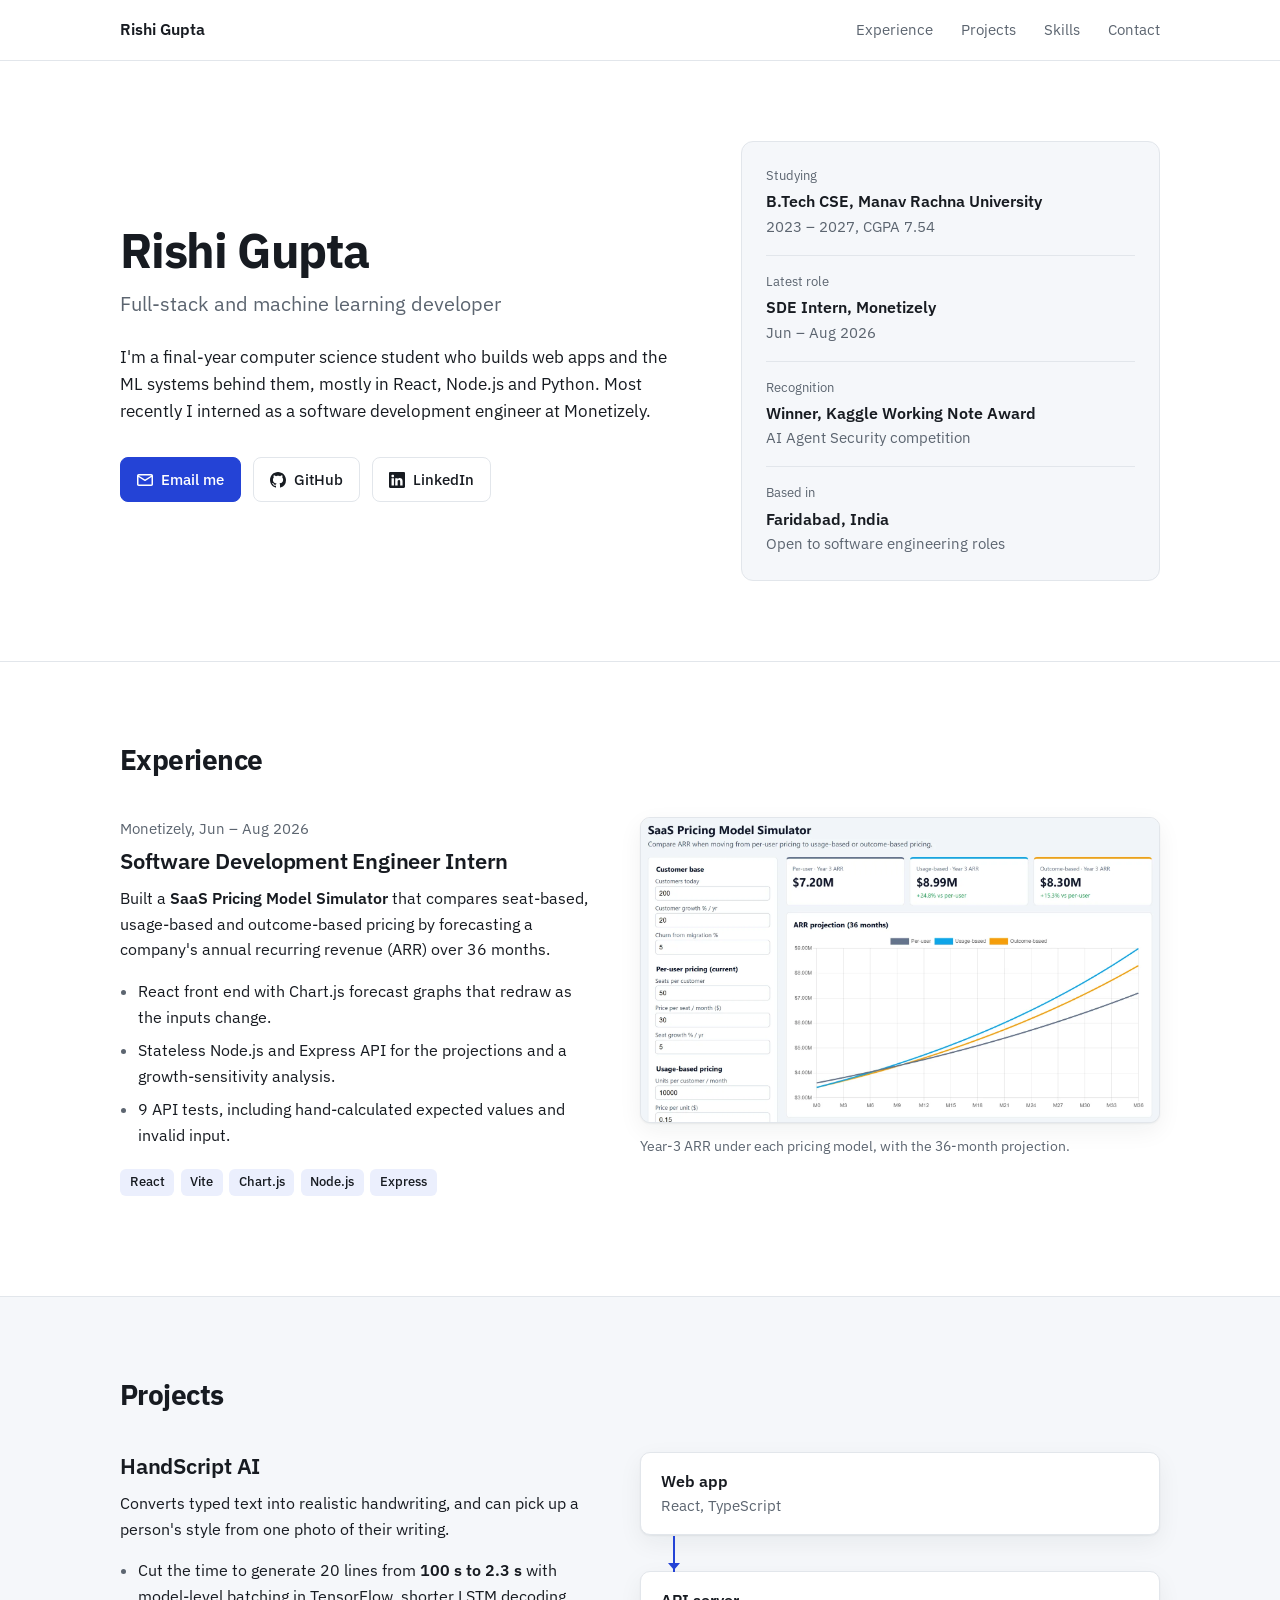
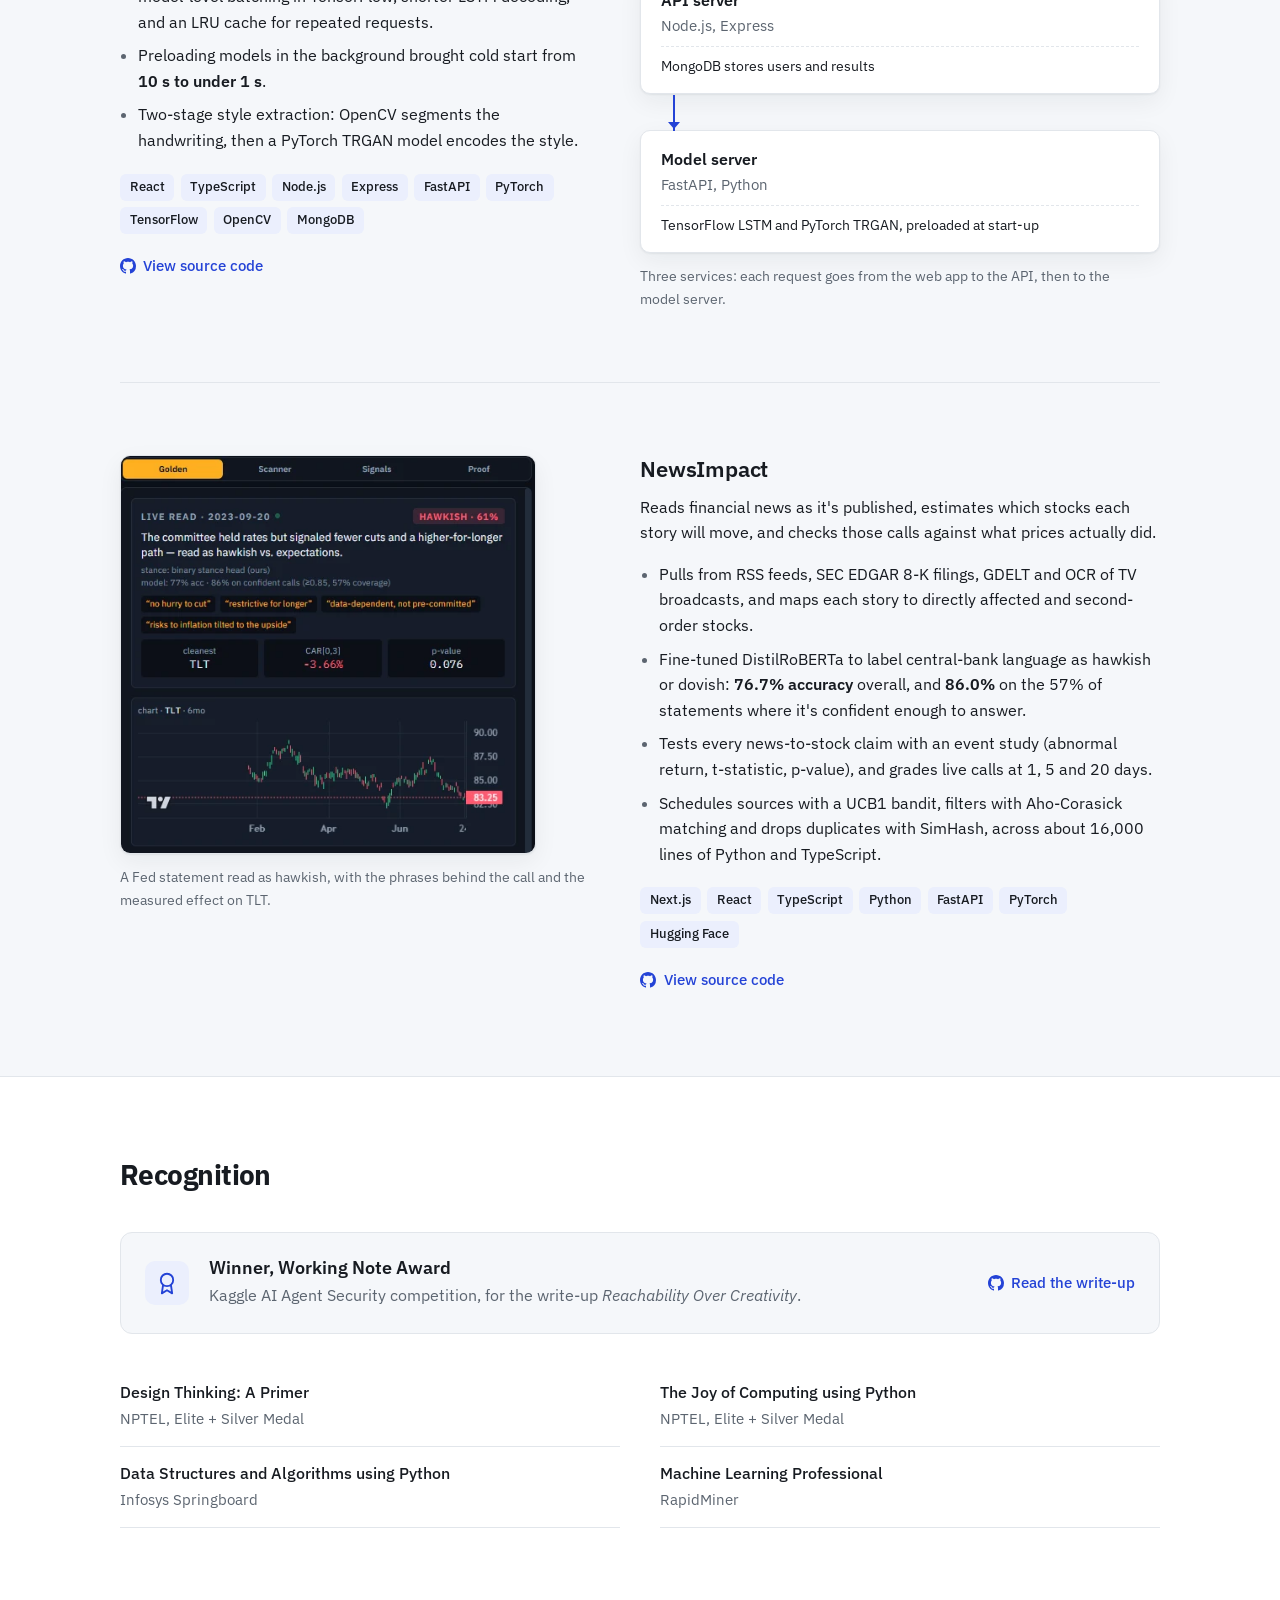
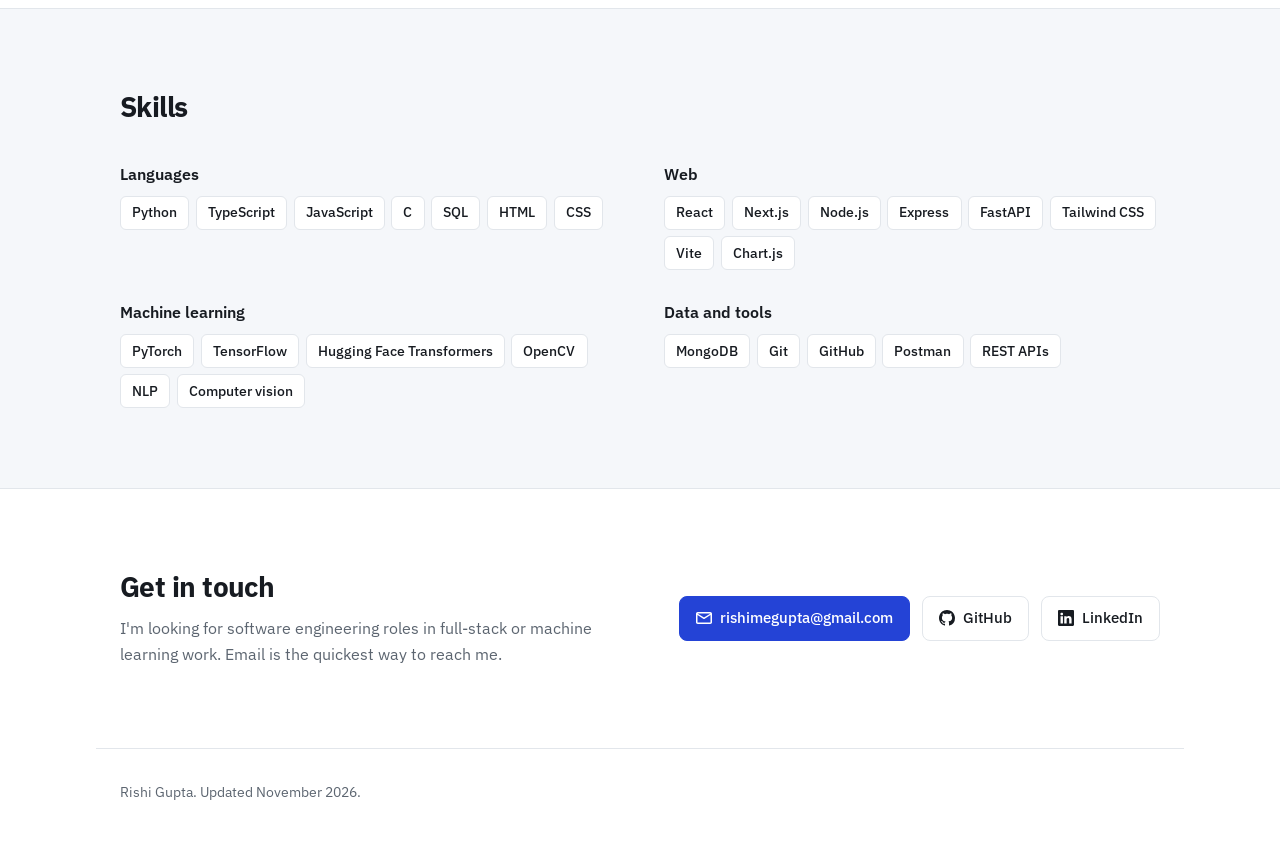
==== commit 6e6b746b: "Redesign with structured layout, project screenshots and architecture diagram Co-Authored-By: Claude" ====
--- a/index.html
+++ b/index.html
@@ -3,120 +3,193 @@
 <head>
   <meta charset="utf-8">
   <meta name="viewport" content="width=device-width, initial-scale=1">
-  <title>Rishi Gupta</title>
-  <meta name="description" content="Rishi Gupta, computer science student at Manav Rachna University. Full-stack and machine learning projects in React, Node.js and Python.">
-  <meta property="og:title" content="Rishi Gupta">
+  <title>Rishi Gupta | Full-stack and ML Developer</title>
+  <meta name="description" content="Rishi Gupta, final-year computer science student at Manav Rachna University. Full-stack and machine learning projects in React, Node.js and Python.">
+  <meta property="og:title" content="Rishi Gupta | Full-stack and ML Developer">
   <meta property="og:description" content="Full-stack and machine learning projects in React, Node.js and Python.">
   <meta property="og:type" content="website">
+  <meta property="og:image" content="https://rishi-gupta-portfolio.vercel.app/images/pricing-simulator.webp">
   <link rel="icon" href="favicon.svg" type="image/svg+xml">
   <link rel="preconnect" href="https://fonts.googleapis.com">
   <link rel="preconnect" href="https://fonts.gstatic.com" crossorigin>
-  <link href="https://fonts.googleapis.com/css2?family=IBM+Plex+Sans:ital,wght@0,400;0,500;0,600;1,400&display=swap" rel="stylesheet">
+  <link href="https://fonts.googleapis.com/css2?family=IBM+Plex+Sans:ital,wght@0,400;0,500;0,600;0,700;1,400&display=swap" rel="stylesheet">
   <link rel="stylesheet" href="styles.css">
 </head>
 <body>
-  <main>
-    <header class="intro">
-      <h1>Rishi Gupta</h1>
-      <p>Final-year computer science student at Manav Rachna University, Faridabad. I build full-stack web apps and machine learning systems, mostly in React, Node.js and Python.</p>
-      <p>Most recently I was a software development engineer intern at Monetizely, where I built a pricing simulator for SaaS companies. I'm looking for software engineering roles.</p>
-      <ul class="links">
-        <li><a href="mailto:rishimegupta@gmail.com">rishimegupta@gmail.com</a></li>
-        <li><a href="https://github.com/Rishi7567">GitHub</a></li>
-        <li><a href="https://www.linkedin.com/in/rishigupta007">LinkedIn</a></li>
-      </ul>
-    </header>
+  <svg width="0" height="0" style="position:absolute" aria-hidden="true">
+    <symbol id="i-github" viewBox="0 0 16 16"><path fill="currentColor" d="M8 0C3.58 0 0 3.58 0 8c0 3.54 2.29 6.53 5.47 7.59.4.07.55-.17.55-.38 0-.19-.01-.82-.01-1.49-2.01.37-2.53-.49-2.69-.94-.09-.23-.48-.94-.82-1.13-.28-.15-.68-.52-.01-.53.63-.01 1.08.58 1.23.82.72 1.21 1.87.87 2.33.66.07-.52.28-.87.51-1.07-1.78-.2-3.64-.89-3.64-3.95 0-.87.31-1.59.82-2.15-.08-.2-.36-1.02.08-2.12 0 0 .67-.21 2.2.82.64-.18 1.32-.27 2-.27.68 0 1.36.09 2 .27 1.53-1.04 2.2-.82 2.2-.82.44 1.1.16 1.92.08 2.12.51.56.82 1.27.82 2.15 0 3.07-1.87 3.75-3.65 3.95.29.25.54.73.54 1.48 0 1.07-.01 1.93-.01 2.2 0 .21.15.46.55.38A8.013 8.013 0 0016 8c0-4.42-3.58-8-8-8z"/></symbol>
+    <symbol id="i-linkedin" viewBox="0 0 16 16"><path fill="currentColor" d="M0 1.15C0 .52.52 0 1.17 0h13.66C15.48 0 16 .52 16 1.15v13.7c0 .63-.52 1.15-1.17 1.15H1.17C.52 16 0 15.48 0 14.85V1.15zm4.94 12.24V6.17H2.54v7.22h2.4zM3.74 5.18c.84 0 1.36-.55 1.36-1.25-.02-.71-.52-1.25-1.34-1.25-.82 0-1.36.54-1.36 1.25 0 .7.52 1.25 1.33 1.25h.01zm4.9 8.21V9.36c0-.22.02-.43.08-.59.18-.43.57-.88 1.24-.88.87 0 1.22.66 1.22 1.64v3.86h2.4V9.25c0-2.22-1.18-3.25-2.76-3.25-1.27 0-1.84.7-2.16 1.19v.02h-.02l.02-.02V6.17h-2.4c.03.68 0 7.22 0 7.22h2.4z"/></symbol>
+    <symbol id="i-mail" viewBox="0 0 16 16"><path fill="currentColor" d="M1.75 2h12.5c.97 0 1.75.78 1.75 1.75v8.5c0 .97-.78 1.75-1.75 1.75H1.75C.78 14 0 13.22 0 12.25v-8.5C0 2.78.78 2 1.75 2zM1.5 5.06v7.19c0 .14.11.25.25.25h12.5c.14 0 .25-.11.25-.25V5.06L8.4 8.94a.75.75 0 01-.8 0L1.5 5.06zm13-1.56H1.5v.03L8 7.6l6.5-4.07V3.5z"/></symbol>
+    <symbol id="i-award" viewBox="0 0 24 24"><path fill="none" stroke="currentColor" stroke-width="1.8" stroke-linecap="round" stroke-linejoin="round" d="M12 15a6 6 0 100-12 6 6 0 000 12zM8.2 13.9L7 22l5-3 5 3-1.2-8.1"/></symbol>
+  </svg>
 
-    <section aria-labelledby="h-exp">
-      <h2 id="h-exp">Experience</h2>
-      <article class="entry">
-        <header>
-          <h3>Software Development Engineer Intern, Monetizely</h3>
-          <p class="date">Jun – Aug 2026</p>
-        </header>
-        <p>Built a SaaS Pricing Model Simulator. It compares seat-based, usage-based and outcome-based pricing by forecasting a company's annual recurring revenue over 36 months.</p>
-        <ul>
-          <li>React front end with Chart.js forecast graphs that redraw as the inputs change.</li>
-          <li>Stateless Node.js and Express API for the projections and a growth-sensitivity analysis.</li>
-          <li>9 API tests, including hand-calculated expected values and invalid input.</li>
-        </ul>
-      </article>
+  <a class="skip" href="#main">Skip to content</a>
+
+  <header class="nav">
+    <div class="wrap nav-inner">
+      <a class="brand" href="#top">Rishi Gupta</a>
+      <nav aria-label="Sections">
+        <a href="#experience">Experience</a>
+        <a href="#projects">Projects</a>
+        <a href="#skills">Skills</a>
+        <a href="#contact">Contact</a>
+      </nav>
+    </div>
+  </header>
+
+  <main id="main">
+    <!-- Intro -->
+    <section class="wrap hero" id="top">
+      <div class="hero-text">
+        <h1>Rishi Gupta</h1>
+        <p class="title">Full-stack and machine learning developer</p>
+        <p class="intro">I'm a final-year computer science student who builds web apps and the ML systems behind them, mostly in React, Node.js and Python. Most recently I interned as a software development engineer at Monetizely.</p>
+        <div class="actions">
+          <a class="btn primary" href="mailto:rishimegupta@gmail.com"><svg><use href="#i-mail"/></svg>Email me</a>
+          <a class="btn" href="https://github.com/Rishi7567"><svg><use href="#i-github"/></svg>GitHub</a>
+          <a class="btn" href="https://www.linkedin.com/in/rishigupta007"><svg><use href="#i-linkedin"/></svg>LinkedIn</a>
+        </div>
+      </div>
+      <aside class="profile" aria-label="Profile summary">
+        <dl>
+          <div><dt>Studying</dt><dd>B.Tech CSE, Manav Rachna University<span>2023 – 2027, CGPA 7.54</span></dd></div>
+          <div><dt>Latest role</dt><dd>SDE Intern, Monetizely<span>Jun – Aug 2026</span></dd></div>
+          <div><dt>Recognition</dt><dd>Winner, Kaggle Working Note Award<span>AI Agent Security competition</span></dd></div>
+          <div><dt>Based in</dt><dd>Faridabad, India<span>Open to software engineering roles</span></dd></div>
+        </dl>
+      </aside>
     </section>
 
-    <section aria-labelledby="h-proj">
-      <h2 id="h-proj">Projects</h2>
-
-      <article class="entry">
-        <header>
-          <h3>HandScript AI</h3>
-          <p class="date"><a href="https://github.com/Rishi7567/handscript-ai">Source</a></p>
-        </header>
-        <p>Converts typed text into handwriting, and can pick up a person's style from one photo of their writing.</p>
-        <ul>
-          <li>Cut the time to generate 20 lines from 100 s to 2.3 s with model-level batching in TensorFlow, shorter LSTM decoding, and an LRU cache for repeated requests.</li>
-          <li>Three services: a React and TypeScript front end, a Node.js and Express API, and a FastAPI model server, with MongoDB for storage. Preloading models in the background brought cold start from 10 s to under 1 s.</li>
-          <li>Two-stage style extraction: OpenCV segments the handwriting, then a PyTorch TRGAN model encodes the style.</li>
-        </ul>
-        <p class="stack">React, TypeScript, Node.js, Express, FastAPI, PyTorch, TensorFlow, OpenCV, MongoDB</p>
-      </article>
-
-      <article class="entry">
-        <header>
-          <h3>NewsImpact</h3>
-          <p class="date"><a href="https://github.com/Rishi7567/newsimpact">Source</a></p>
-        </header>
-        <p>Reads financial news as it's published, estimates which stocks each story will move, and checks those calls against what prices actually did.</p>
-        <ul>
-          <li>Pulls from RSS feeds, SEC EDGAR 8-K filings, GDELT and OCR of TV broadcasts, and maps each story to directly affected and second-order stocks.</li>
-          <li>Fine-tuned DistilRoBERTa to label central-bank language as hawkish or dovish: 76.7% accuracy overall, and 86.0% on the 57% of statements where it is confident enough to answer.</li>
-          <li>Tests every news-to-stock claim with an event study (abnormal return, t-statistic, p-value), and grades live calls at 1, 5 and 20 days.</li>
-          <li>Schedules sources with a UCB1 bandit, filters for relevance with Aho-Corasick matching, and drops duplicates with SimHash. About 16,000 lines of Python and TypeScript.</li>
-        </ul>
-        <p class="stack">Next.js, React, TypeScript, Python, FastAPI, PyTorch, Hugging Face Transformers</p>
-      </article>
+    <!-- Experience -->
+    <section class="section" id="experience" aria-labelledby="h-exp">
+      <div class="wrap">
+        <h2 id="h-exp">Experience</h2>
+        <article class="feature">
+          <div class="feature-text">
+            <p class="meta">Monetizely, Jun – Aug 2026</p>
+            <h3>Software Development Engineer Intern</h3>
+            <p class="lede">Built a <strong>SaaS Pricing Model Simulator</strong> that compares seat-based, usage-based and outcome-based pricing by forecasting a company's annual recurring revenue (ARR) over 36 months.</p>
+            <ul>
+              <li>React front end with Chart.js forecast graphs that redraw as the inputs change.</li>
+              <li>Stateless Node.js and Express API for the projections and a growth-sensitivity analysis.</li>
+              <li>9 API tests, including hand-calculated expected values and invalid input.</li>
+            </ul>
+            <ul class="tags" aria-label="Technologies">
+              <li>React</li><li>Vite</li><li>Chart.js</li><li>Node.js</li><li>Express</li>
+            </ul>
+          </div>
+          <figure class="shot">
+            <img src="images/pricing-simulator.webp" width="1600" height="939" loading="lazy" alt="The SaaS Pricing Model Simulator: input fields on the left, year-3 ARR for each pricing model at the top, and a 36-month ARR line chart.">
+            <figcaption>Year-3 ARR under each pricing model, with the 36-month projection.</figcaption>
+          </figure>
+        </article>
+      </div>
     </section>
 
-    <section aria-labelledby="h-rec">
-      <h2 id="h-rec">Recognition</h2>
-      <article class="entry">
-        <header>
-          <h3>Winner, Working Note Award</h3>
-          <p class="date"><a href="https://github.com/Rishi7567/Kaggle-AI-Agent-Security">Write-up</a></p>
-        </header>
-        <p>Kaggle AI Agent Security competition, for the write-up <cite>Reachability Over Creativity</cite>.</p>
-      </article>
-      <ul class="plain">
-        <li>NPTEL Elite + Silver Medal: Design Thinking: A Primer</li>
-        <li>NPTEL Elite + Silver Medal: The Joy of Computing using Python</li>
-        <li>Infosys Springboard: Data Structures and Algorithms using Python</li>
-        <li>RapidMiner: Machine Learning Professional</li>
-      </ul>
+    <!-- Projects -->
+    <section class="section alt" id="projects" aria-labelledby="h-proj">
+      <div class="wrap">
+        <h2 id="h-proj">Projects</h2>
+
+        <article class="feature">
+          <div class="feature-text">
+            <h3>HandScript AI</h3>
+            <p class="lede">Converts typed text into realistic handwriting, and can pick up a person's style from one photo of their writing.</p>
+            <ul>
+              <li>Cut the time to generate 20 lines from <strong>100 s to 2.3 s</strong> with model-level batching in TensorFlow, shorter LSTM decoding, and an LRU cache for repeated requests.</li>
+              <li>Preloading models in the background brought cold start from <strong>10 s to under 1 s</strong>.</li>
+              <li>Two-stage style extraction: OpenCV segments the handwriting, then a PyTorch TRGAN model encodes the style.</li>
+            </ul>
+            <ul class="tags" aria-label="Technologies">
+              <li>React</li><li>TypeScript</li><li>Node.js</li><li>Express</li><li>FastAPI</li><li>PyTorch</li><li>TensorFlow</li><li>OpenCV</li><li>MongoDB</li>
+            </ul>
+            <a class="repo" href="https://github.com/Rishi7567/handscript-ai"><svg><use href="#i-github"/></svg>View source code</a>
+          </div>
+          <figure class="diagram" aria-label="HandScript AI architecture">
+            <ol class="arch">
+              <li><strong>Web app</strong><span>React, TypeScript</span></li>
+              <li><strong>API server</strong><span>Node.js, Express</span><em>MongoDB stores users and results</em></li>
+              <li><strong>Model server</strong><span>FastAPI, Python</span><em>TensorFlow LSTM and PyTorch TRGAN, preloaded at start-up</em></li>
+            </ol>
+            <figcaption>Three services: each request goes from the web app to the API, then to the model server.</figcaption>
+          </figure>
+        </article>
+
+        <article class="feature flip">
+          <div class="feature-text">
+            <h3>NewsImpact</h3>
+            <p class="lede">Reads financial news as it's published, estimates which stocks each story will move, and checks those calls against what prices actually did.</p>
+            <ul>
+              <li>Pulls from RSS feeds, SEC EDGAR 8-K filings, GDELT and OCR of TV broadcasts, and maps each story to directly affected and second-order stocks.</li>
+              <li>Fine-tuned DistilRoBERTa to label central-bank language as hawkish or dovish: <strong>76.7% accuracy</strong> overall, and <strong>86.0%</strong> on the 57% of statements where it's confident enough to answer.</li>
+              <li>Tests every news-to-stock claim with an event study (abnormal return, t-statistic, p-value), and grades live calls at 1, 5 and 20 days.</li>
+              <li>Schedules sources with a UCB1 bandit, filters with Aho-Corasick matching and drops duplicates with SimHash, across about 16,000 lines of Python and TypeScript.</li>
+            </ul>
+            <ul class="tags" aria-label="Technologies">
+              <li>Next.js</li><li>React</li><li>TypeScript</li><li>Python</li><li>FastAPI</li><li>PyTorch</li><li>Hugging Face</li>
+            </ul>
+            <a class="repo" href="https://github.com/Rishi7567/newsimpact"><svg><use href="#i-github"/></svg>View source code</a>
+          </div>
+          <figure class="shot shot-narrow">
+            <img src="images/newsimpact-panel.webp" width="492" height="472" loading="lazy" alt="NewsImpact analysis panel: a Federal Reserve statement read as hawkish at 61%, the key phrases behind it, and the effect on the TLT bond fund.">
+            <figcaption>A Fed statement read as hawkish, with the phrases behind the call and the measured effect on TLT.</figcaption>
+          </figure>
+        </article>
+      </div>
     </section>
 
-    <section aria-labelledby="h-skills">
-      <h2 id="h-skills">Skills</h2>
-      <dl class="skills">
-        <dt>Languages</dt><dd>Python, TypeScript, JavaScript, C, SQL, HTML, CSS</dd>
-        <dt>Web</dt><dd>React, Next.js, Node.js, Express, FastAPI, Tailwind CSS, Vite, Chart.js</dd>
-        <dt>Machine learning</dt><dd>PyTorch, TensorFlow, Hugging Face Transformers, OpenCV</dd>
-        <dt>Data and tools</dt><dd>MongoDB, Git, Postman</dd>
-      </dl>
+    <!-- Recognition -->
+    <section class="section" id="recognition" aria-labelledby="h-rec">
+      <div class="wrap">
+        <h2 id="h-rec">Recognition</h2>
+        <div class="award">
+          <svg class="award-icon" aria-hidden="true"><use href="#i-award"/></svg>
+          <div>
+            <h3>Winner, Working Note Award</h3>
+            <p>Kaggle AI Agent Security competition, for the write-up <cite>Reachability Over Creativity</cite>.</p>
+          </div>
+          <a class="repo" href="https://github.com/Rishi7567/Kaggle-AI-Agent-Security"><svg><use href="#i-github"/></svg>Read the write-up</a>
+        </div>
+        <ul class="certs">
+          <li><strong>Design Thinking: A Primer</strong><span>NPTEL, Elite + Silver Medal</span></li>
+          <li><strong>The Joy of Computing using Python</strong><span>NPTEL, Elite + Silver Medal</span></li>
+          <li><strong>Data Structures and Algorithms using Python</strong><span>Infosys Springboard</span></li>
+          <li><strong>Machine Learning Professional</strong><span>RapidMiner</span></li>
+        </ul>
+      </div>
     </section>
 
-    <section aria-labelledby="h-edu">
-      <h2 id="h-edu">Education</h2>
-      <article class="entry">
-        <header>
-          <h3>Manav Rachna University</h3>
-          <p class="date">2023 – 2027</p>
-        </header>
-        <p>B.Tech in Computer Science Engineering. CGPA 7.54.</p>
-      </article>
+    <!-- Skills -->
+    <section class="section alt" id="skills" aria-labelledby="h-skills">
+      <div class="wrap">
+        <h2 id="h-skills">Skills</h2>
+        <div class="skill-grid">
+          <div><h3>Languages</h3><ul class="tags"><li>Python</li><li>TypeScript</li><li>JavaScript</li><li>C</li><li>SQL</li><li>HTML</li><li>CSS</li></ul></div>
+          <div><h3>Web</h3><ul class="tags"><li>React</li><li>Next.js</li><li>Node.js</li><li>Express</li><li>FastAPI</li><li>Tailwind CSS</li><li>Vite</li><li>Chart.js</li></ul></div>
+          <div><h3>Machine learning</h3><ul class="tags"><li>PyTorch</li><li>TensorFlow</li><li>Hugging Face Transformers</li><li>OpenCV</li><li>NLP</li><li>Computer vision</li></ul></div>
+          <div><h3>Data and tools</h3><ul class="tags"><li>MongoDB</li><li>Git</li><li>GitHub</li><li>Postman</li><li>REST APIs</li></ul></div>
+        </div>
+      </div>
+    </section>
+
+    <!-- Contact -->
+    <section class="section" id="contact" aria-labelledby="h-contact">
+      <div class="wrap contact">
+        <div>
+          <h2 id="h-contact">Get in touch</h2>
+          <p>I'm looking for software engineering roles in full-stack or machine learning work. Email is the quickest way to reach me.</p>
+        </div>
+        <div class="actions">
+          <a class="btn primary" href="mailto:rishimegupta@gmail.com"><svg><use href="#i-mail"/></svg>rishimegupta@gmail.com</a>
+          <a class="btn" href="https://github.com/Rishi7567"><svg><use href="#i-github"/></svg>GitHub</a>
+          <a class="btn" href="https://www.linkedin.com/in/rishigupta007"><svg><use href="#i-linkedin"/></svg>LinkedIn</a>
+        </div>
+      </div>
     </section>
   </main>
 
-  <footer>
-    <p>Updated November 2026</p>
+  <footer class="wrap foot">
+    <p>Rishi Gupta. Updated November 2026.</p>
   </footer>
 </body>
 </html>
--- a/styles.css
+++ b/styles.css
@@ -1,23 +1,36 @@
 :root {
   --bg: #FFFFFF;
-  --text: #1E2329;
-  --muted: #5F6873;
-  --rule: #E4E7EB;
-  --link: #1D4ED8;
-  color-scheme: light dark;
+  --surface: #F5F7FA;
+  --raised: #FFFFFF;
+  --text: #171B21;
+  --muted: #5C6570;
+  --rule: #E2E6EB;
+  --accent: #2443D6;
+  --accent-soft: #EBEFFD;
+  --on-accent: #FFFFFF;
+  --shadow: 0 1px 2px rgba(23, 27, 33, .06), 0 8px 24px rgba(23, 27, 33, .06);
+  color-scheme: light;
 }
 
 @media (prefers-color-scheme: dark) {
-  :root {
-    --bg: #121418;
-    --text: #E3E6EA;
-    --muted: #9AA3AE;
-    --rule: #2A2F36;
-    --link: #8AB4F8;
+  :root:not([data-theme="light"]) {
+    --bg: #0F1217;
+    --surface: #151922;
+    --raised: #1A1F29;
+    --text: #E6E9ED;
+    --muted: #9AA3AF;
+    --rule: #272D38;
+    --accent: #8FA6FF;
+    --accent-soft: #1E2640;
+    --on-accent: #0F1217;
+    --shadow: 0 1px 2px rgba(0, 0, 0, .3), 0 8px 24px rgba(0, 0, 0, .25);
+    color-scheme: dark;
   }
 }
 
 * { box-sizing: border-box; }
+
+html { scroll-behavior: smooth; scroll-padding-top: 4.5rem; }
 
 body {
   margin: 0;
@@ -27,77 +40,196 @@
   font-size: 16px;
   line-height: 1.6;
   -webkit-text-size-adjust: 100%;
-  text-rendering: optimizeLegibility;
-}
-
-main, footer {
-  max-width: 42rem;
-  margin: 0 auto;
-  padding: 0 1.25rem;
-}
-main { padding-top: 4.5rem; }
-
-a { color: var(--link); text-decoration: none; }
-a:hover { text-decoration: underline; text-underline-offset: 0.2em; }
-a:focus-visible { outline: 2px solid var(--link); outline-offset: 2px; border-radius: 2px; }
-
-h1, h2, h3 { margin: 0; font-weight: 600; }
-
-/* Intro */
-.intro { margin-bottom: 3.5rem; }
-h1 { font-size: 1.5rem; line-height: 1.3; letter-spacing: -0.01em; margin-bottom: 1rem; }
-.intro p { margin: 0 0 0.75rem; }
-.links {
-  list-style: none; padding: 0; margin: 1.25rem 0 0;
-  display: flex; flex-wrap: wrap; gap: 0.25rem 1.5rem;
-}
+}
+
+img { max-width: 100%; height: auto; display: block; }
+a { color: var(--accent); text-decoration: none; }
+a:hover { text-decoration: underline; text-underline-offset: .2em; }
+:focus-visible { outline: 2px solid var(--accent); outline-offset: 3px; border-radius: 4px; }
+h1, h2, h3 { margin: 0; line-height: 1.25; }
+strong { font-weight: 600; }
+
+.wrap { max-width: 68rem; margin: 0 auto; padding: 0 1.5rem; }
+
+.skip { position: absolute; left: 1rem; top: -3rem; background: var(--text); color: var(--bg); padding: .5rem .9rem; z-index: 20; border-radius: 6px; }
+.skip:focus { top: .75rem; }
+
+/* Nav */
+.nav {
+  position: sticky; top: 0; z-index: 10;
+  background: color-mix(in srgb, var(--bg) 90%, transparent);
+  backdrop-filter: saturate(1.4) blur(10px);
+  border-bottom: 1px solid var(--rule);
+}
+.nav-inner { display: flex; align-items: center; justify-content: space-between; height: 3.75rem; gap: 1rem; }
+.brand { font-weight: 600; color: var(--text); }
+.brand:hover { text-decoration: none; }
+.nav nav { display: flex; gap: 1.75rem; }
+.nav nav a { color: var(--muted); font-size: .9375rem; }
+.nav nav a:hover { color: var(--text); text-decoration: none; }
+
+/* Hero */
+.hero {
+  display: grid;
+  grid-template-columns: minmax(0, 1.35fr) minmax(0, 1fr);
+  gap: 3.5rem;
+  align-items: center;
+  padding-top: 5rem;
+  padding-bottom: 5rem;
+}
+h1 { font-size: clamp(2.25rem, 4.5vw, 3rem); font-weight: 700; letter-spacing: -.025em; }
+.title { font-size: 1.25rem; color: var(--muted); margin: .5rem 0 1.5rem; }
+.intro { font-size: 1.0625rem; max-width: 36rem; margin: 0 0 2rem; }
+
+.actions { display: flex; flex-wrap: wrap; gap: .75rem; }
+.btn {
+  display: inline-flex; align-items: center; gap: .5rem;
+  padding: .6rem 1rem;
+  border: 1px solid var(--rule);
+  border-radius: 8px;
+  background: var(--raised);
+  color: var(--text);
+  font-weight: 500; font-size: .9375rem;
+}
+.btn svg { width: 1rem; height: 1rem; flex: none; }
+.btn:hover { text-decoration: none; border-color: var(--muted); }
+.btn.primary { background: var(--accent); border-color: var(--accent); color: var(--on-accent); }
+.btn.primary:hover { filter: brightness(1.08); }
+
+.profile {
+  background: var(--surface);
+  border: 1px solid var(--rule);
+  border-radius: 12px;
+  padding: .5rem 1.5rem;
+}
+.profile dl { margin: 0; }
+.profile dl > div { padding: 1rem 0; border-bottom: 1px solid var(--rule); }
+.profile dl > div:last-child { border-bottom: 0; }
+.profile dt { font-size: .8125rem; color: var(--muted); margin-bottom: .15rem; }
+.profile dd { margin: 0; font-weight: 600; }
+.profile dd span { display: block; font-weight: 400; color: var(--muted); font-size: .9375rem; }
 
 /* Sections */
-section { margin-bottom: 3rem; }
-h2 {
-  font-size: 0.95rem;
-  font-weight: 500;
-  color: var(--muted);
-  padding-bottom: 0.5rem;
-  margin-bottom: 1.25rem;
-  border-bottom: 1px solid var(--rule);
-}
-
-.entry + .entry { margin-top: 2rem; }
-.entry > header {
-  display: flex; justify-content: space-between; align-items: baseline;
-  gap: 0.25rem 1rem; flex-wrap: wrap;
-  margin-bottom: 0.35rem;
-}
-h3 { font-size: 1rem; line-height: 1.4; }
-.date { margin: 0; color: var(--muted); font-size: 0.9375rem; white-space: nowrap; font-variant-numeric: tabular-nums; }
-.entry p { margin: 0 0 0.5rem; }
-
-ul { margin: 0 0 0.5rem; padding-left: 1.1rem; }
-li { margin-bottom: 0.3rem; }
+.section { padding: 5rem 0; border-top: 1px solid var(--rule); }
+.section.alt { background: var(--surface); }
+.section h2 { font-size: 1.75rem; font-weight: 700; letter-spacing: -.02em; margin-bottom: 2.5rem; }
+
+.feature {
+  display: grid;
+  grid-template-columns: minmax(0, 1fr) minmax(0, 1.1fr);
+  gap: 3rem;
+  align-items: start;
+}
+.feature + .feature { margin-top: 4.5rem; padding-top: 4.5rem; border-top: 1px solid var(--rule); }
+.feature.flip .feature-text { order: 2; }
+.feature h3 { font-size: 1.375rem; font-weight: 600; letter-spacing: -.01em; }
+.meta { margin: 0 0 .35rem; color: var(--muted); font-size: .9375rem; }
+.lede { margin: .75rem 0 1rem; }
+.feature ul:not(.tags) { margin: 0 0 1.25rem; padding-left: 1.15rem; }
+.feature ul:not(.tags) li { margin-bottom: .5rem; }
 li::marker { color: var(--muted); }
 
-.stack { color: var(--muted); font-size: 0.9375rem; }
-cite { font-style: italic; }
-
-.plain { list-style: none; padding: 0; margin-top: 1.5rem; }
-.plain li { margin-bottom: 0.25rem; }
+.tags { list-style: none; padding: 0; margin: 0 0 1.25rem; display: flex; flex-wrap: wrap; gap: .4rem; }
+.tags li {
+  font-size: .8125rem; font-weight: 500;
+  padding: .2rem .6rem;
+  border-radius: 6px;
+  background: var(--accent-soft);
+  color: var(--text);
+}
+
+.repo { display: inline-flex; align-items: center; gap: .45rem; font-weight: 500; font-size: .9375rem; }
+.repo svg { width: 1rem; height: 1rem; }
+
+/* Screenshots */
+.shot { margin: 0; }
+.shot img {
+  border: 1px solid var(--rule);
+  border-radius: 10px;
+  box-shadow: var(--shadow);
+  background: var(--raised);
+}
+.shot-narrow img { max-width: min(100%, 26rem); }
+figcaption { margin-top: .75rem; font-size: .875rem; color: var(--muted); max-width: 32rem; }
+
+/* Architecture diagram */
+.diagram { margin: 0; }
+.arch { list-style: none; margin: 0; padding: 0; counter-reset: none; }
+.arch li {
+  position: relative;
+  background: var(--raised);
+  border: 1px solid var(--rule);
+  border-radius: 10px;
+  padding: 1rem 1.25rem;
+  box-shadow: var(--shadow);
+}
+.arch li + li { margin-top: 2.25rem; }
+.arch li + li::before {
+  content: "";
+  position: absolute; left: 2rem; top: -2.25rem;
+  width: 2px; height: 2.25rem;
+  background: var(--accent);
+}
+.arch li + li::after {
+  content: "";
+  position: absolute; left: calc(2rem - 5px); top: -9px;
+  border: 6px solid transparent; border-top: 7px solid var(--accent); border-bottom: 0;
+}
+.arch strong { display: block; }
+.arch span { display: block; color: var(--muted); font-size: .9375rem; }
+.arch em { display: block; font-style: normal; font-size: .875rem; margin-top: .5rem; padding-top: .5rem; border-top: 1px dashed var(--rule); }
+
+/* Recognition */
+.award {
+  display: grid;
+  grid-template-columns: auto minmax(0, 1fr) auto;
+  gap: 1.25rem;
+  align-items: center;
+  background: var(--surface);
+  border: 1px solid var(--rule);
+  border-radius: 12px;
+  padding: 1.5rem;
+  margin-bottom: 2rem;
+}
+.award-icon { width: 2.75rem; height: 2.75rem; padding: .6rem; border-radius: 10px; background: var(--accent-soft); color: var(--accent); }
+.award h3 { font-size: 1.125rem; font-weight: 600; }
+.award p { margin: .25rem 0 0; color: var(--muted); }
+
+.certs { list-style: none; padding: 0; margin: 0; display: grid; grid-template-columns: repeat(2, minmax(0, 1fr)); gap: 0 2.5rem; }
+.certs li { padding: .9rem 0; border-bottom: 1px solid var(--rule); }
+.certs strong { display: block; font-weight: 500; }
+.certs span { color: var(--muted); font-size: .9375rem; }
 
 /* Skills */
-.skills {
-  display: grid;
-  grid-template-columns: 9.5rem 1fr;
-  gap: 0.4rem 1rem;
-  margin: 0;
-}
-.skills dt { color: var(--muted); }
-.skills dd { margin: 0; }
-
-footer { padding-bottom: 3rem; }
-footer p { margin: 0; padding-top: 1.25rem; border-top: 1px solid var(--rule); color: var(--muted); font-size: 0.875rem; }
-
-@media (max-width: 520px) {
-  main { padding-top: 3rem; }
-  .skills { grid-template-columns: 1fr; gap: 0; }
-  .skills dd { margin-bottom: 0.6rem; }
-}
+.skill-grid { display: grid; grid-template-columns: repeat(2, minmax(0, 1fr)); gap: 2rem 3rem; }
+.skill-grid h3 { font-size: 1rem; font-weight: 600; margin-bottom: .75rem; }
+.skill-grid .tags { margin: 0; }
+.skill-grid .tags li { background: var(--raised); border: 1px solid var(--rule); font-size: .875rem; padding: .3rem .7rem; }
+
+/* Contact */
+.contact { display: grid; grid-template-columns: minmax(0, 1fr) auto; gap: 2rem; align-items: center; }
+.contact h2 { margin-bottom: .75rem; }
+.contact p { margin: 0; color: var(--muted); max-width: 34rem; }
+
+.foot { padding-top: 2rem; padding-bottom: 2.5rem; border-top: 1px solid var(--rule); color: var(--muted); font-size: .875rem; }
+.foot p { margin: 0; }
+
+/* Responsive */
+@media (max-width: 900px) {
+  .hero, .feature, .contact { grid-template-columns: 1fr; }
+  .hero { gap: 2.5rem; padding-top: 3.5rem; padding-bottom: 3.5rem; }
+  .feature { gap: 2rem; }
+  .feature.flip .feature-text { order: 0; }
+  .section { padding: 3.5rem 0; }
+}
+@media (max-width: 640px) {
+  .wrap { padding: 0 1rem; }
+  .nav nav { display: none; }
+  .certs, .skill-grid { grid-template-columns: 1fr; }
+  .award { grid-template-columns: auto minmax(0, 1fr); }
+  .award .repo { grid-column: 1 / -1; }
+  .section h2 { font-size: 1.5rem; margin-bottom: 1.75rem; }
+  .btn { padding: .55rem .85rem; }
+}
+
+@media (prefers-reduced-motion: reduce) { html { scroll-behavior: auto; } }
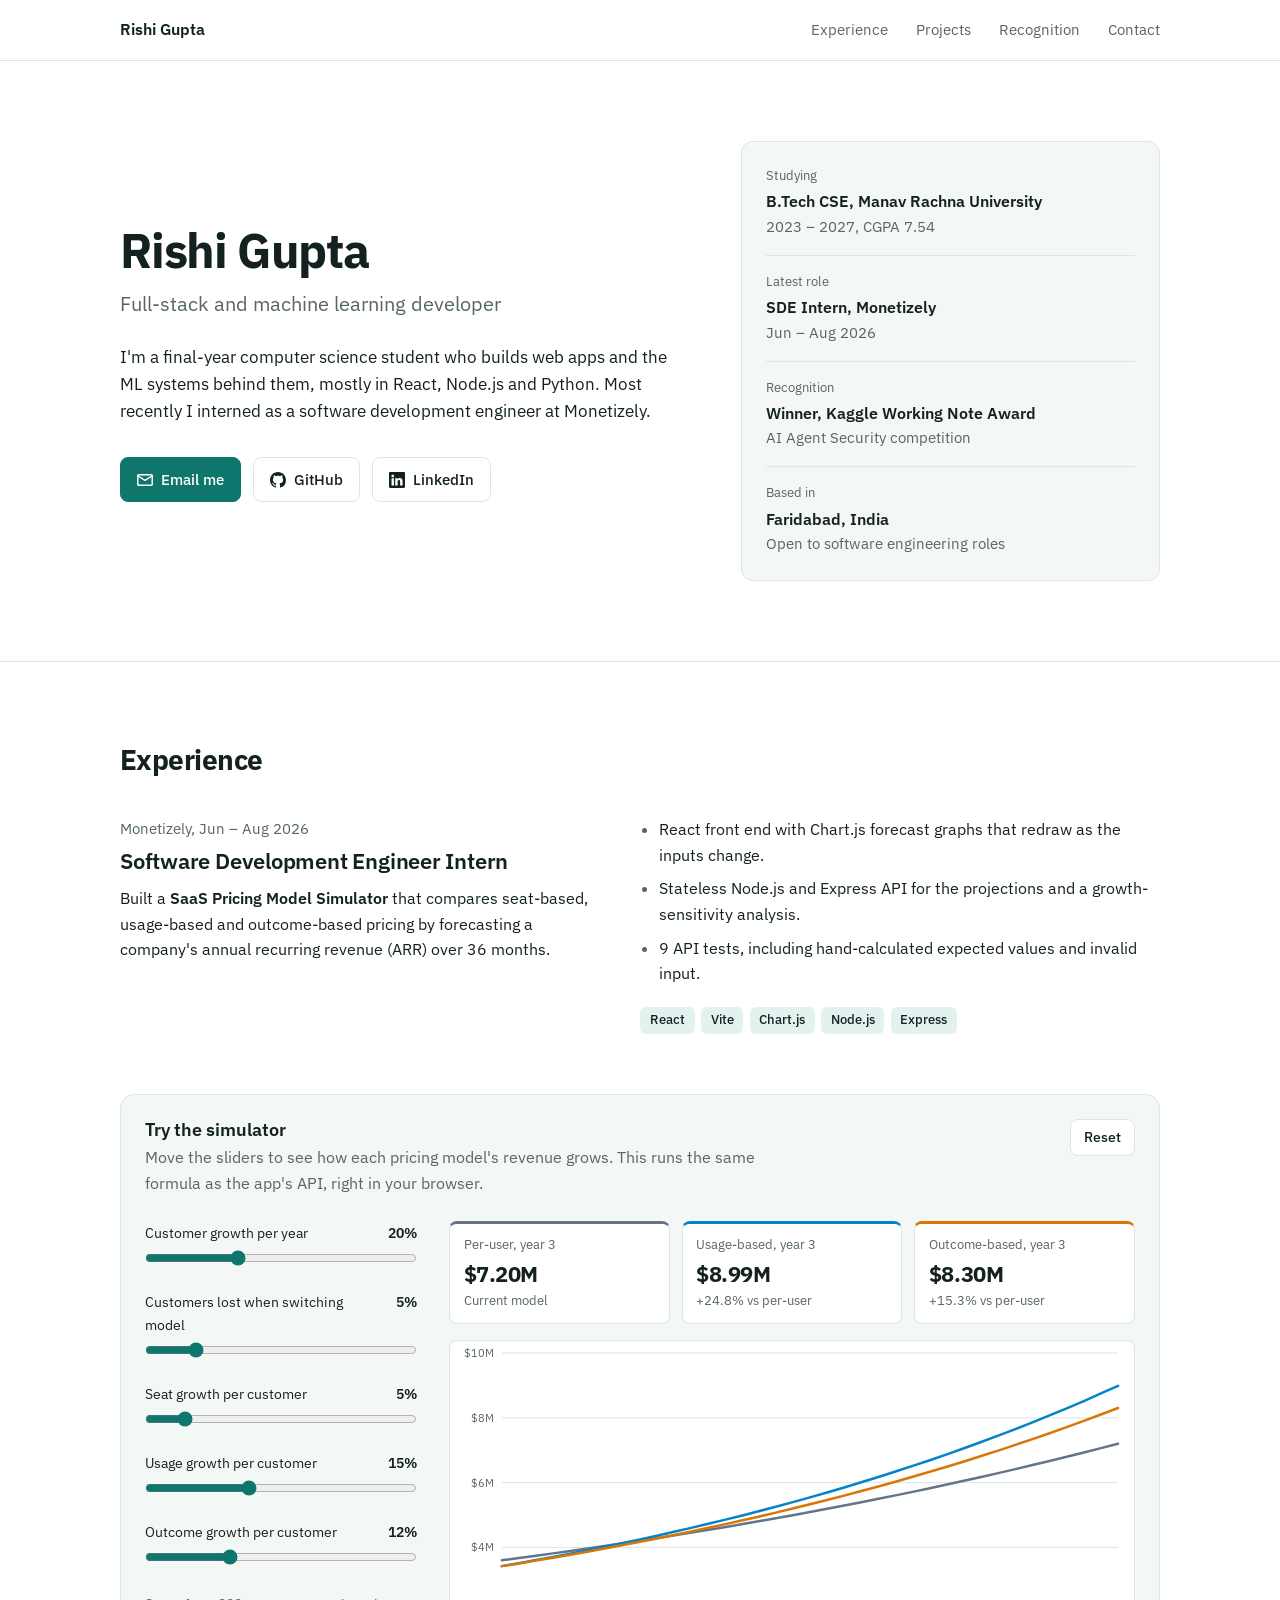
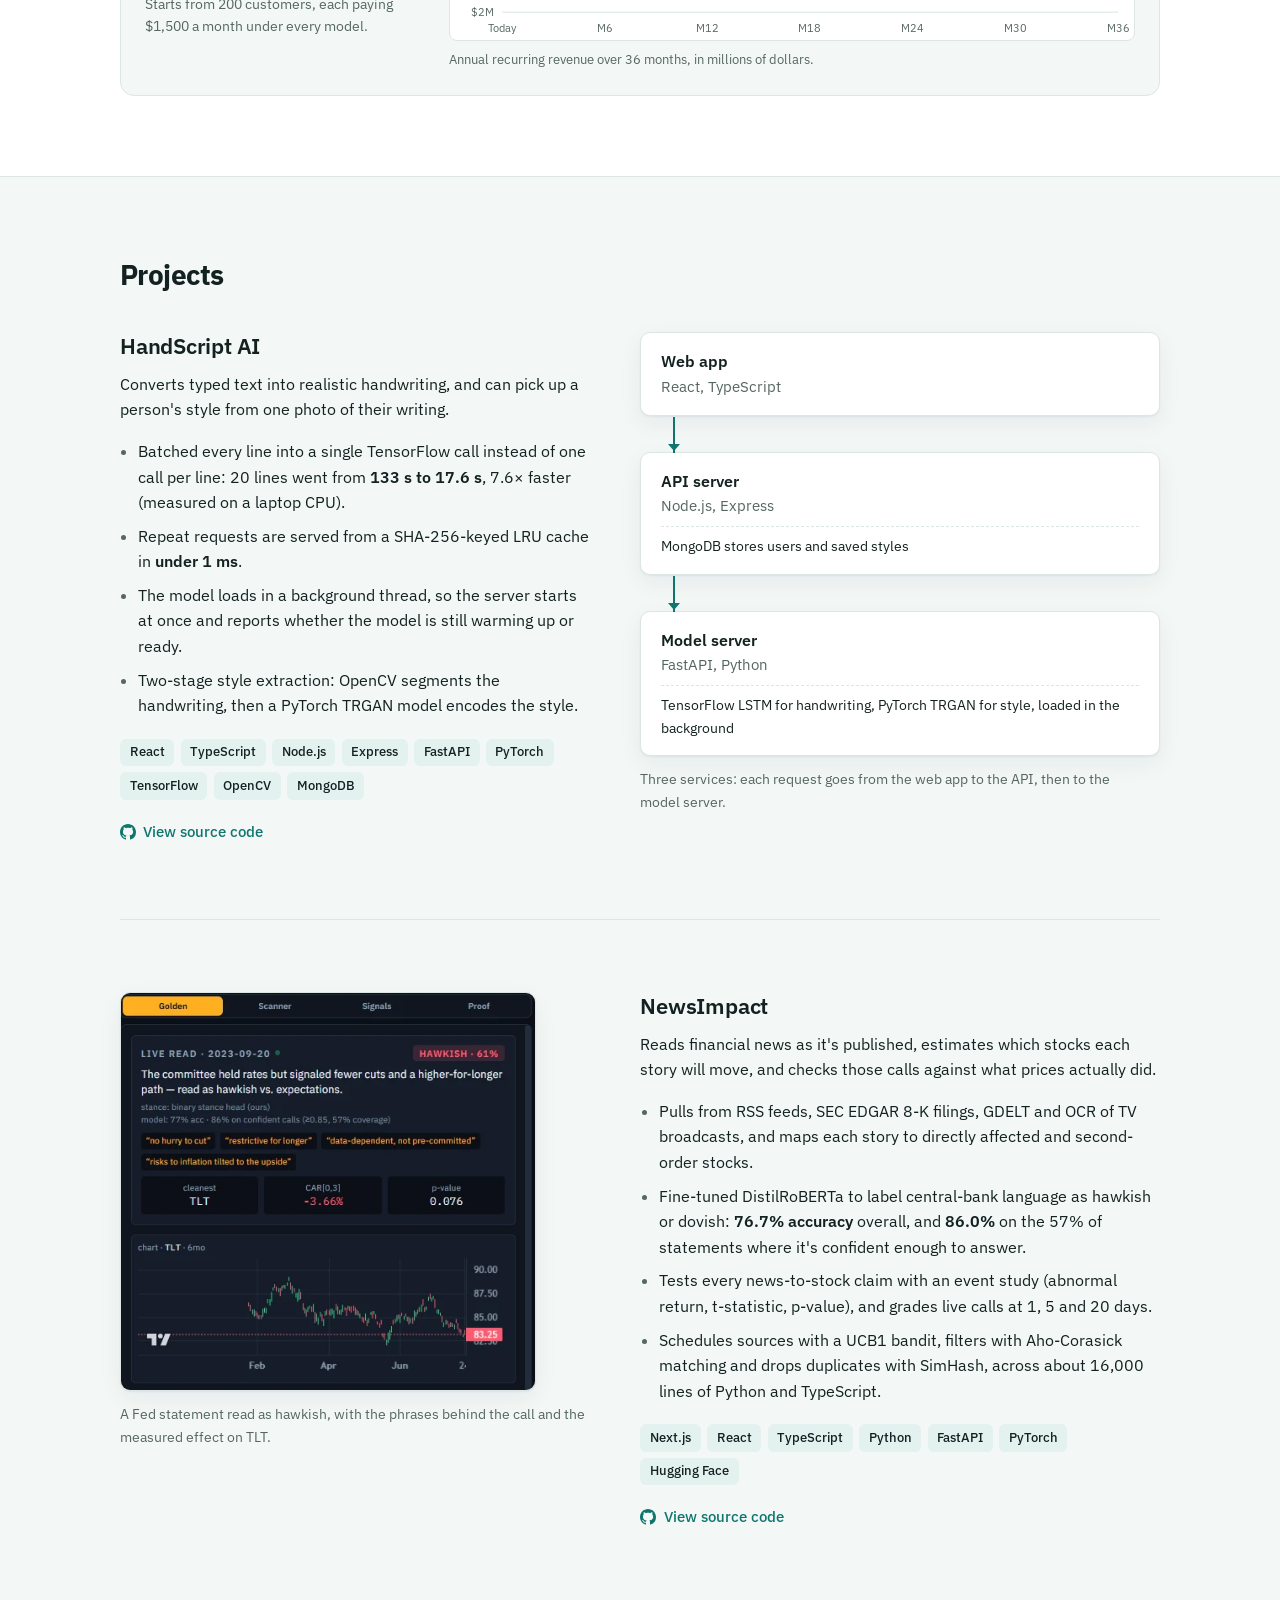
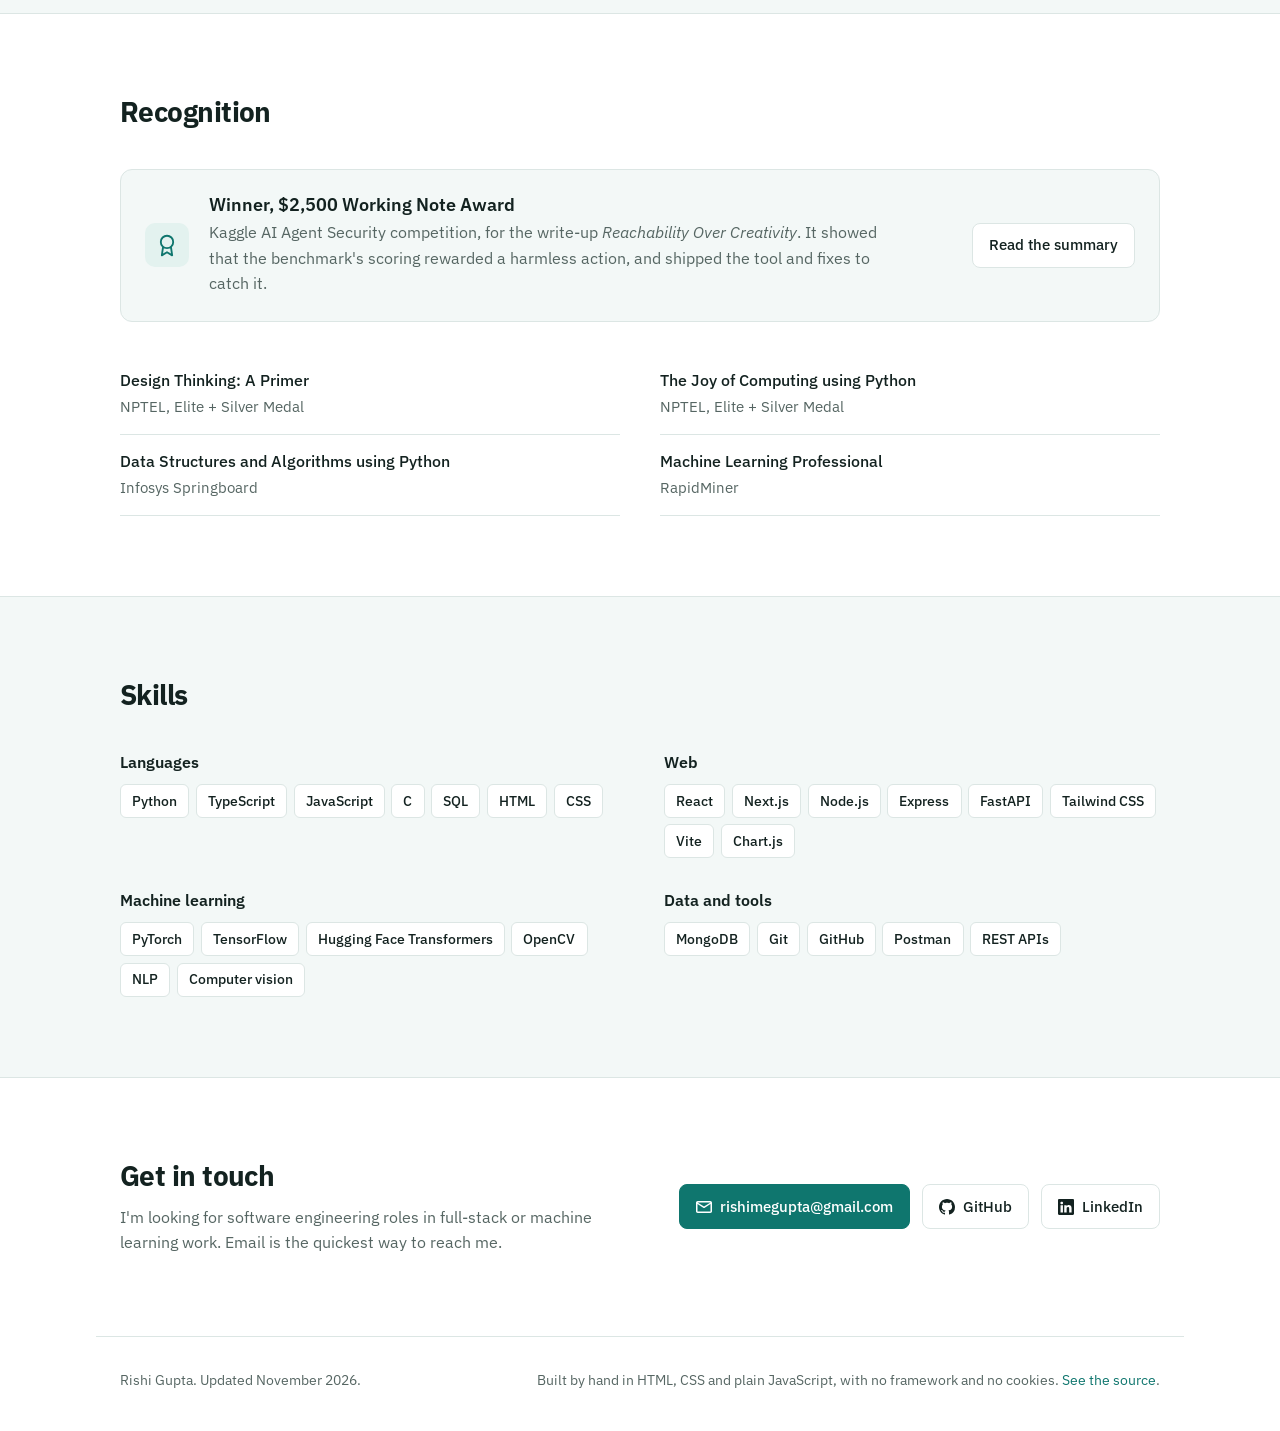
==== commit ab30ed92: "Teal palette, live pricing simulator, Kaggle write-up summary, link preview - Deep teal palette, con" ====
--- a/index.html
+++ b/index.html
@@ -5,15 +5,22 @@
   <meta name="viewport" content="width=device-width, initial-scale=1">
   <title>Rishi Gupta | Full-stack and ML Developer</title>
   <meta name="description" content="Rishi Gupta, final-year computer science student at Manav Rachna University. Full-stack and machine learning projects in React, Node.js and Python.">
+  <meta name="theme-color" content="#0F766E">
   <meta property="og:title" content="Rishi Gupta | Full-stack and ML Developer">
-  <meta property="og:description" content="Full-stack and machine learning projects in React, Node.js and Python.">
+  <meta property="og:description" content="Full-stack and machine learning projects in React, Node.js and Python, with a live pricing simulator you can try.">
   <meta property="og:type" content="website">
-  <meta property="og:image" content="https://rishi-gupta-portfolio.vercel.app/images/pricing-simulator.webp">
+  <meta property="og:url" content="https://rishi-gupta-portfolio.vercel.app/">
+  <meta property="og:image" content="https://rishi-gupta-portfolio.vercel.app/og.png">
+  <meta property="og:image:width" content="1200">
+  <meta property="og:image:height" content="630">
+  <meta name="twitter:card" content="summary_large_image">
   <link rel="icon" href="favicon.svg" type="image/svg+xml">
   <link rel="preconnect" href="https://fonts.googleapis.com">
   <link rel="preconnect" href="https://fonts.gstatic.com" crossorigin>
   <link href="https://fonts.googleapis.com/css2?family=IBM+Plex+Sans:ital,wght@0,400;0,500;0,600;0,700;1,400&display=swap" rel="stylesheet">
   <link rel="stylesheet" href="styles.css">
+  <script defer src="sim.js"></script>
+  <script defer src="/_vercel/insights/script.js"></script>
 </head>
 <body>
   <svg width="0" height="0" style="position:absolute" aria-hidden="true">
@@ -31,7 +38,7 @@
       <nav aria-label="Sections">
         <a href="#experience">Experience</a>
         <a href="#projects">Projects</a>
-        <a href="#skills">Skills</a>
+        <a href="#recognition">Recognition</a>
         <a href="#contact">Contact</a>
       </nav>
     </div>
@@ -45,9 +52,9 @@
         <p class="title">Full-stack and machine learning developer</p>
         <p class="intro">I'm a final-year computer science student who builds web apps and the ML systems behind them, mostly in React, Node.js and Python. Most recently I interned as a software development engineer at Monetizely.</p>
         <div class="actions">
-          <a class="btn primary" href="mailto:rishimegupta@gmail.com"><svg><use href="#i-mail"/></svg>Email me</a>
-          <a class="btn" href="https://github.com/Rishi7567"><svg><use href="#i-github"/></svg>GitHub</a>
-          <a class="btn" href="https://www.linkedin.com/in/rishigupta007"><svg><use href="#i-linkedin"/></svg>LinkedIn</a>
+          <a class="btn primary" href="mailto:rishimegupta@gmail.com"><svg aria-hidden="true"><use href="#i-mail"/></svg>Email me</a>
+          <a class="btn" href="https://github.com/Rishi7567"><svg aria-hidden="true"><use href="#i-github"/></svg>GitHub</a>
+          <a class="btn" href="https://www.linkedin.com/in/rishigupta007"><svg aria-hidden="true"><use href="#i-linkedin"/></svg>LinkedIn</a>
         </div>
       </div>
       <aside class="profile" aria-label="Profile summary">
@@ -64,24 +71,58 @@
     <section class="section" id="experience" aria-labelledby="h-exp">
       <div class="wrap">
         <h2 id="h-exp">Experience</h2>
-        <article class="feature">
-          <div class="feature-text">
-            <p class="meta">Monetizely, Jun – Aug 2026</p>
-            <h3>Software Development Engineer Intern</h3>
-            <p class="lede">Built a <strong>SaaS Pricing Model Simulator</strong> that compares seat-based, usage-based and outcome-based pricing by forecasting a company's annual recurring revenue (ARR) over 36 months.</p>
-            <ul>
-              <li>React front end with Chart.js forecast graphs that redraw as the inputs change.</li>
-              <li>Stateless Node.js and Express API for the projections and a growth-sensitivity analysis.</li>
-              <li>9 API tests, including hand-calculated expected values and invalid input.</li>
-            </ul>
-            <ul class="tags" aria-label="Technologies">
-              <li>React</li><li>Vite</li><li>Chart.js</li><li>Node.js</li><li>Express</li>
-            </ul>
-          </div>
-          <figure class="shot">
-            <img src="images/pricing-simulator.webp" width="1600" height="939" loading="lazy" alt="The SaaS Pricing Model Simulator: input fields on the left, year-3 ARR for each pricing model at the top, and a 36-month ARR line chart.">
-            <figcaption>Year-3 ARR under each pricing model, with the 36-month projection.</figcaption>
-          </figure>
+        <article>
+          <div class="feature">
+            <div class="feature-text">
+              <p class="meta">Monetizely, Jun – Aug 2026</p>
+              <h3>Software Development Engineer Intern</h3>
+              <p class="lede">Built a <strong>SaaS Pricing Model Simulator</strong> that compares seat-based, usage-based and outcome-based pricing by forecasting a company's annual recurring revenue (ARR) over 36 months.</p>
+            </div>
+            <div class="feature-text">
+              <ul>
+                <li>React front end with Chart.js forecast graphs that redraw as the inputs change.</li>
+                <li>Stateless Node.js and Express API for the projections and a growth-sensitivity analysis.</li>
+                <li>9 API tests, including hand-calculated expected values and invalid input.</li>
+              </ul>
+              <ul class="tags" aria-label="Technologies">
+                <li>React</li><li>Vite</li><li>Chart.js</li><li>Node.js</li><li>Express</li>
+              </ul>
+            </div>
+          </div>
+
+          <div class="sim" id="sim">
+            <div class="sim-top">
+              <div>
+                <h4>Try the simulator</h4>
+                <p>Move the sliders to see how each pricing model's revenue grows. This runs the same formula as the app's API, right in your browser.</p>
+              </div>
+              <button type="button" class="btn small" data-reset>Reset</button>
+            </div>
+            <div class="sim-body">
+              <div class="sim-controls">
+                <label for="r-cg">Customer growth per year <output for="r-cg"></output></label>
+                <input type="range" id="r-cg" name="customerGrowth" min="0" max="60" step="1" value="20">
+                <label for="r-ch">Customers lost when switching model <output for="r-ch"></output></label>
+                <input type="range" id="r-ch" name="migrationChurn" min="0" max="30" step="1" value="5">
+                <label for="r-sg">Seat growth per customer <output for="r-sg"></output></label>
+                <input type="range" id="r-sg" name="seatGrowth" min="0" max="40" step="1" value="5">
+                <label for="r-ug">Usage growth per customer <output for="r-ug"></output></label>
+                <input type="range" id="r-ug" name="usageGrowth" min="0" max="40" step="1" value="15">
+                <label for="r-og">Outcome growth per customer <output for="r-og"></output></label>
+                <input type="range" id="r-og" name="outcomeGrowth" min="0" max="40" step="1" value="12">
+                <p class="sim-note">Starts from 200 customers, each paying $1,500 a month under every model.</p>
+              </div>
+              <div class="sim-chart">
+                <div class="sim-stats" aria-live="polite">
+                  <div class="stat k-perUser"><span>Per-user, year 3</span><strong data-y3="perUser"></strong><em>Current model</em></div>
+                  <div class="stat k-usage"><span>Usage-based, year 3</span><strong data-y3="usage"></strong><em data-diff="usage"></em></div>
+                  <div class="stat k-outcome"><span>Outcome-based, year 3</span><strong data-y3="outcome"></strong><em data-diff="outcome"></em></div>
+                </div>
+                <svg viewBox="0 0 640 300" role="img" aria-label="ARR over 36 months"></svg>
+                <p class="sim-caption">Annual recurring revenue over 36 months, in millions of dollars.</p>
+              </div>
+            </div>
+          </div>
         </article>
       </div>
     </section>
@@ -96,20 +137,21 @@
             <h3>HandScript AI</h3>
             <p class="lede">Converts typed text into realistic handwriting, and can pick up a person's style from one photo of their writing.</p>
             <ul>
-              <li>Cut the time to generate 20 lines from <strong>100 s to 2.3 s</strong> with model-level batching in TensorFlow, shorter LSTM decoding, and an LRU cache for repeated requests.</li>
-              <li>Preloading models in the background brought cold start from <strong>10 s to under 1 s</strong>.</li>
+              <li>Batched every line into a single TensorFlow call instead of one call per line: 20 lines went from <strong>133 s to 17.6 s</strong>, 7.6&times; faster (measured on a laptop CPU).</li>
+              <li>Repeat requests are served from a SHA-256-keyed LRU cache in <strong>under 1 ms</strong>.</li>
+              <li>The model loads in a background thread, so the server starts at once and reports whether the model is still warming up or ready.</li>
               <li>Two-stage style extraction: OpenCV segments the handwriting, then a PyTorch TRGAN model encodes the style.</li>
             </ul>
             <ul class="tags" aria-label="Technologies">
               <li>React</li><li>TypeScript</li><li>Node.js</li><li>Express</li><li>FastAPI</li><li>PyTorch</li><li>TensorFlow</li><li>OpenCV</li><li>MongoDB</li>
             </ul>
-            <a class="repo" href="https://github.com/Rishi7567/handscript-ai"><svg><use href="#i-github"/></svg>View source code</a>
-          </div>
-          <figure class="diagram" aria-label="HandScript AI architecture">
-            <ol class="arch">
+            <a class="repo" href="https://github.com/Rishi7567/handscript-ai"><svg aria-hidden="true"><use href="#i-github"/></svg>View source code</a>
+          </div>
+          <figure class="diagram">
+            <ol class="arch" aria-label="HandScript AI architecture">
               <li><strong>Web app</strong><span>React, TypeScript</span></li>
-              <li><strong>API server</strong><span>Node.js, Express</span><em>MongoDB stores users and results</em></li>
-              <li><strong>Model server</strong><span>FastAPI, Python</span><em>TensorFlow LSTM and PyTorch TRGAN, preloaded at start-up</em></li>
+              <li><strong>API server</strong><span>Node.js, Express</span><em>MongoDB stores users and saved styles</em></li>
+              <li><strong>Model server</strong><span>FastAPI, Python</span><em>TensorFlow LSTM for handwriting, PyTorch TRGAN for style, loaded in the background</em></li>
             </ol>
             <figcaption>Three services: each request goes from the web app to the API, then to the model server.</figcaption>
           </figure>
@@ -128,7 +170,7 @@
             <ul class="tags" aria-label="Technologies">
               <li>Next.js</li><li>React</li><li>TypeScript</li><li>Python</li><li>FastAPI</li><li>PyTorch</li><li>Hugging Face</li>
             </ul>
-            <a class="repo" href="https://github.com/Rishi7567/newsimpact"><svg><use href="#i-github"/></svg>View source code</a>
+            <a class="repo" href="https://github.com/Rishi7567/newsimpact"><svg aria-hidden="true"><use href="#i-github"/></svg>View source code</a>
           </div>
           <figure class="shot shot-narrow">
             <img src="images/newsimpact-panel.webp" width="492" height="472" loading="lazy" alt="NewsImpact analysis panel: a Federal Reserve statement read as hawkish at 61%, the key phrases behind it, and the effect on the TLT bond fund.">
@@ -145,10 +187,10 @@
         <div class="award">
           <svg class="award-icon" aria-hidden="true"><use href="#i-award"/></svg>
           <div>
-            <h3>Winner, Working Note Award</h3>
-            <p>Kaggle AI Agent Security competition, for the write-up <cite>Reachability Over Creativity</cite>.</p>
-          </div>
-          <a class="repo" href="https://github.com/Rishi7567/Kaggle-AI-Agent-Security"><svg><use href="#i-github"/></svg>Read the write-up</a>
+            <h3>Winner, $2,500 Working Note Award</h3>
+            <p>Kaggle AI Agent Security competition, for the write-up <cite>Reachability Over Creativity</cite>. It showed that the benchmark's scoring rewarded a harmless action, and shipped the tool and fixes to catch it.</p>
+          </div>
+          <a class="btn" href="kaggle.html">Read the summary</a>
         </div>
         <ul class="certs">
           <li><strong>Design Thinking: A Primer</strong><span>NPTEL, Elite + Silver Medal</span></li>
@@ -180,9 +222,9 @@
           <p>I'm looking for software engineering roles in full-stack or machine learning work. Email is the quickest way to reach me.</p>
         </div>
         <div class="actions">
-          <a class="btn primary" href="mailto:rishimegupta@gmail.com"><svg><use href="#i-mail"/></svg>rishimegupta@gmail.com</a>
-          <a class="btn" href="https://github.com/Rishi7567"><svg><use href="#i-github"/></svg>GitHub</a>
-          <a class="btn" href="https://www.linkedin.com/in/rishigupta007"><svg><use href="#i-linkedin"/></svg>LinkedIn</a>
+          <a class="btn primary" href="mailto:rishimegupta@gmail.com"><svg aria-hidden="true"><use href="#i-mail"/></svg>rishimegupta@gmail.com</a>
+          <a class="btn" href="https://github.com/Rishi7567"><svg aria-hidden="true"><use href="#i-github"/></svg>GitHub</a>
+          <a class="btn" href="https://www.linkedin.com/in/rishigupta007"><svg aria-hidden="true"><use href="#i-linkedin"/></svg>LinkedIn</a>
         </div>
       </div>
     </section>
@@ -190,6 +232,7 @@
 
   <footer class="wrap foot">
     <p>Rishi Gupta. Updated November 2026.</p>
+    <p class="colophon">Built by hand in HTML, CSS and plain JavaScript, with no framework and no cookies. <a href="https://github.com/Rishi7567/portfolio">See the source</a>.</p>
   </footer>
 </body>
 </html>
--- a/styles.css
+++ b/styles.css
@@ -1,28 +1,36 @@
+/* Palette: Deep Teal. Contrast checked against WCAG AA:
+   text 16.4:1, muted 6.0:1, accent 5.5:1 on white; chart lines all >= 3:1. */
 :root {
   --bg: #FFFFFF;
-  --surface: #F5F7FA;
+  --surface: #F3F8F7;
   --raised: #FFFFFF;
-  --text: #171B21;
-  --muted: #5C6570;
-  --rule: #E2E6EB;
-  --accent: #2443D6;
-  --accent-soft: #EBEFFD;
+  --text: #132220;
+  --muted: #566663;
+  --rule: #DCE6E4;
+  --accent: #0F766E;
+  --accent-soft: #E3F2EF;
   --on-accent: #FFFFFF;
-  --shadow: 0 1px 2px rgba(23, 27, 33, .06), 0 8px 24px rgba(23, 27, 33, .06);
+  --d-perUser: #64748B;
+  --d-usage: #0284C7;
+  --d-outcome: #D97706;
+  --shadow: 0 1px 2px rgba(19, 34, 32, .06), 0 8px 24px rgba(19, 34, 32, .06);
   color-scheme: light;
 }
 
 @media (prefers-color-scheme: dark) {
-  :root:not([data-theme="light"]) {
-    --bg: #0F1217;
-    --surface: #151922;
-    --raised: #1A1F29;
-    --text: #E6E9ED;
-    --muted: #9AA3AF;
-    --rule: #272D38;
-    --accent: #8FA6FF;
-    --accent-soft: #1E2640;
-    --on-accent: #0F1217;
+  :root {
+    --bg: #0E1513;
+    --surface: #151E1C;
+    --raised: #1A2422;
+    --text: #E3ECEA;
+    --muted: #9AABA7;
+    --rule: #26332F;
+    --accent: #5EC4B4;
+    --accent-soft: #1A302C;
+    --on-accent: #0E1513;
+    --d-perUser: #94A3B8;
+    --d-usage: #38BDF8;
+    --d-outcome: #FBBF24;
     --shadow: 0 1px 2px rgba(0, 0, 0, .3), 0 8px 24px rgba(0, 0, 0, .25);
     color-scheme: dark;
   }
@@ -46,7 +54,7 @@
 a { color: var(--accent); text-decoration: none; }
 a:hover { text-decoration: underline; text-underline-offset: .2em; }
 :focus-visible { outline: 2px solid var(--accent); outline-offset: 3px; border-radius: 4px; }
-h1, h2, h3 { margin: 0; line-height: 1.25; }
+h1, h2, h3, h4 { margin: 0; line-height: 1.25; }
 strong { font-weight: 600; }
 
 .wrap { max-width: 68rem; margin: 0 auto; padding: 0 1.5rem; }
@@ -89,12 +97,15 @@
   border-radius: 8px;
   background: var(--raised);
   color: var(--text);
-  font-weight: 500; font-size: .9375rem;
+  font: inherit; font-weight: 500; font-size: .9375rem;
+  cursor: pointer;
+  white-space: nowrap;
 }
 .btn svg { width: 1rem; height: 1rem; flex: none; }
 .btn:hover { text-decoration: none; border-color: var(--muted); }
 .btn.primary { background: var(--accent); border-color: var(--accent); color: var(--on-accent); }
 .btn.primary:hover { filter: brightness(1.08); }
+.btn.small { padding: .4rem .8rem; font-size: .875rem; }
 
 .profile {
   background: var(--surface);
@@ -141,6 +152,48 @@
 .repo { display: inline-flex; align-items: center; gap: .45rem; font-weight: 500; font-size: .9375rem; }
 .repo svg { width: 1rem; height: 1rem; }
 
+/* Live simulator */
+.sim {
+  margin-top: 2.5rem;
+  background: var(--surface);
+  border: 1px solid var(--rule);
+  border-radius: 14px;
+  padding: 1.5rem;
+}
+.sim-top { display: flex; justify-content: space-between; align-items: flex-start; gap: 1rem; margin-bottom: 1.5rem; }
+.sim-top h4 { font-size: 1.125rem; font-weight: 600; }
+.sim-top p { margin: .25rem 0 0; color: var(--muted); max-width: 40rem; }
+.sim-body { display: grid; grid-template-columns: 17rem minmax(0, 1fr); gap: 2rem; }
+.sim-controls label { display: flex; justify-content: space-between; gap: .75rem; font-size: .9rem; margin-top: 1rem; }
+.sim-controls label:first-child { margin-top: 0; }
+.sim-controls output { font-weight: 600; font-variant-numeric: tabular-nums; }
+.sim-controls input[type=range] { width: 100%; accent-color: var(--accent); margin: .4rem 0 0; }
+.sim-note { margin: 1.25rem 0 0; font-size: .875rem; color: var(--muted); }
+
+.sim-stats { display: grid; grid-template-columns: repeat(3, minmax(0, 1fr)); gap: .75rem; margin-bottom: 1rem; }
+.stat {
+  background: var(--raised);
+  border: 1px solid var(--rule);
+  border-top: 3px solid var(--k);
+  border-radius: 8px;
+  padding: .7rem .85rem;
+}
+.stat span { display: block; font-size: .8125rem; color: var(--muted); }
+.stat strong { display: block; font-size: 1.375rem; font-weight: 700; letter-spacing: -.02em; font-variant-numeric: tabular-nums; }
+.stat em { display: block; font-style: normal; font-size: .8125rem; color: var(--muted); }
+.k-perUser { --k: var(--d-perUser); }
+.k-usage { --k: var(--d-usage); }
+.k-outcome { --k: var(--d-outcome); }
+
+.sim-chart svg { width: 100%; height: auto; display: block; background: var(--raised); border: 1px solid var(--rule); border-radius: 8px; }
+.sim-chart .grid { stroke: var(--rule); stroke-width: 1; }
+.sim-chart .axis { fill: var(--muted); font-size: 11px; font-family: inherit; }
+.sim-chart .line { fill: none; stroke-width: 2.5; stroke-linejoin: round; stroke-linecap: round; }
+.sim-chart .line-perUser { stroke: var(--d-perUser); }
+.sim-chart .line-usage { stroke: var(--d-usage); }
+.sim-chart .line-outcome { stroke: var(--d-outcome); }
+.sim-caption { margin: .6rem 0 0; font-size: .8125rem; color: var(--muted); }
+
 /* Screenshots */
 .shot { margin: 0; }
 .shot img {
@@ -154,7 +207,7 @@
 
 /* Architecture diagram */
 .diagram { margin: 0; }
-.arch { list-style: none; margin: 0; padding: 0; counter-reset: none; }
+.arch { list-style: none; margin: 0; padding: 0; }
 .arch li {
   position: relative;
   background: var(--raised);
@@ -193,7 +246,7 @@
 }
 .award-icon { width: 2.75rem; height: 2.75rem; padding: .6rem; border-radius: 10px; background: var(--accent-soft); color: var(--accent); }
 .award h3 { font-size: 1.125rem; font-weight: 600; }
-.award p { margin: .25rem 0 0; color: var(--muted); }
+.award p { margin: .25rem 0 0; color: var(--muted); max-width: 42rem; }
 
 .certs { list-style: none; padding: 0; margin: 0; display: grid; grid-template-columns: repeat(2, minmax(0, 1fr)); gap: 0 2.5rem; }
 .certs li { padding: .9rem 0; border-bottom: 1px solid var(--rule); }
@@ -211,14 +264,37 @@
 .contact h2 { margin-bottom: .75rem; }
 .contact p { margin: 0; color: var(--muted); max-width: 34rem; }
 
-.foot { padding-top: 2rem; padding-bottom: 2.5rem; border-top: 1px solid var(--rule); color: var(--muted); font-size: .875rem; }
+.foot { padding-top: 2rem; padding-bottom: 2.5rem; border-top: 1px solid var(--rule); color: var(--muted); font-size: .875rem; display: flex; flex-wrap: wrap; justify-content: space-between; gap: .5rem 2rem; }
 .foot p { margin: 0; }
+
+/* Article pages (write-up summary) */
+.article { max-width: 44rem; padding-top: 3.5rem; padding-bottom: 4rem; }
+.article .back { display: inline-block; margin-bottom: 2rem; font-size: .9375rem; }
+.article h1 { font-size: clamp(2rem, 4vw, 2.5rem); }
+.article .subtitle { color: var(--muted); font-size: 1.125rem; margin: .6rem 0 2.5rem; }
+.article h2 { font-size: 1.375rem; font-weight: 600; margin: 2.75rem 0 .75rem; letter-spacing: -.01em; }
+.article p, .article li { font-size: 1.0625rem; }
+.article ul { padding-left: 1.2rem; }
+.article li { margin-bottom: .5rem; }
+.keyidea { margin: 0; padding: 1.25rem 1.5rem; border-left: 4px solid var(--accent); background: var(--surface); border-radius: 0 10px 10px 0; font-size: 1.125rem; }
+.quote { margin: 0; padding: 0 0 0 1.25rem; border-left: 3px solid var(--rule); color: var(--muted); font-style: italic; }
+.quote footer { margin-top: .5rem; font-style: normal; font-size: .9375rem; }
+.matrix-wrap { overflow-x: auto; margin: 1rem 0 .5rem; }
+.matrix { border-collapse: collapse; width: 100%; min-width: 30rem; font-size: .9375rem; }
+.matrix th, .matrix td { padding: .6rem .75rem; border-bottom: 1px solid var(--rule); text-align: center; }
+.matrix th:first-child, .matrix td:first-child { text-align: left; }
+.matrix thead th { font-weight: 500; color: var(--muted); font-size: .875rem; }
+.matrix .yes { color: var(--accent); font-weight: 700; }
+.matrix .no { color: var(--muted); }
+.matrix tr.hot td { background: var(--accent-soft); }
+.matrix-note { font-size: .875rem !important; color: var(--muted); }
 
 /* Responsive */
 @media (max-width: 900px) {
-  .hero, .feature, .contact { grid-template-columns: 1fr; }
+  .hero, .feature, .contact, .sim-body { grid-template-columns: 1fr; }
   .hero { gap: 2.5rem; padding-top: 3.5rem; padding-bottom: 3.5rem; }
-  .feature { gap: 2rem; }
+  .feature { gap: 1rem; }
+  .feature + .feature { gap: 2rem; }
   .feature.flip .feature-text { order: 0; }
   .section { padding: 3.5rem 0; }
 }
@@ -227,9 +303,13 @@
   .nav nav { display: none; }
   .certs, .skill-grid { grid-template-columns: 1fr; }
   .award { grid-template-columns: auto minmax(0, 1fr); }
-  .award .repo { grid-column: 1 / -1; }
+  .award .btn { grid-column: 1 / -1; justify-self: start; }
   .section h2 { font-size: 1.5rem; margin-bottom: 1.75rem; }
   .btn { padding: .55rem .85rem; }
+  .sim { padding: 1rem; }
+  .sim-stats { grid-template-columns: 1fr; }
+  .stat { display: flex; align-items: baseline; justify-content: space-between; flex-wrap: wrap; gap: 0 .75rem; }
+  .stat em { width: 100%; }
 }
 
 @media (prefers-reduced-motion: reduce) { html { scroll-behavior: auto; } }
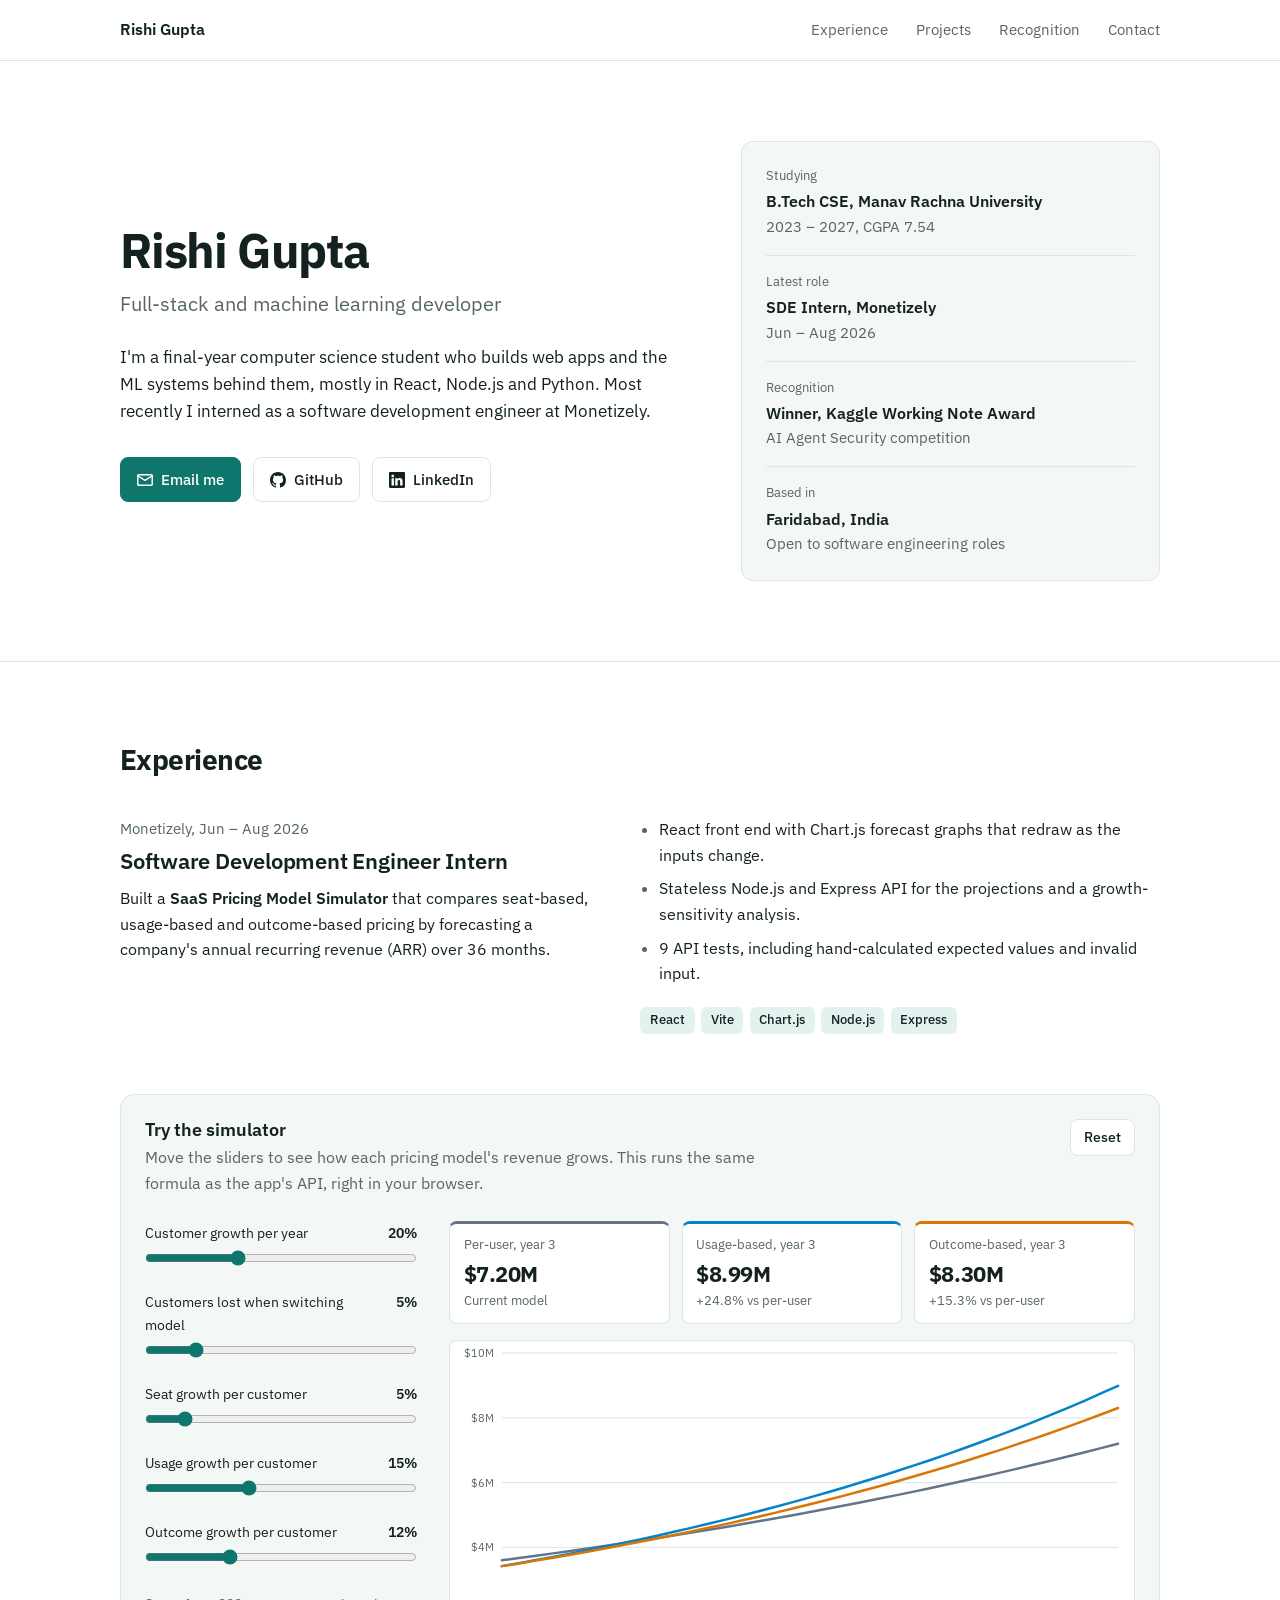
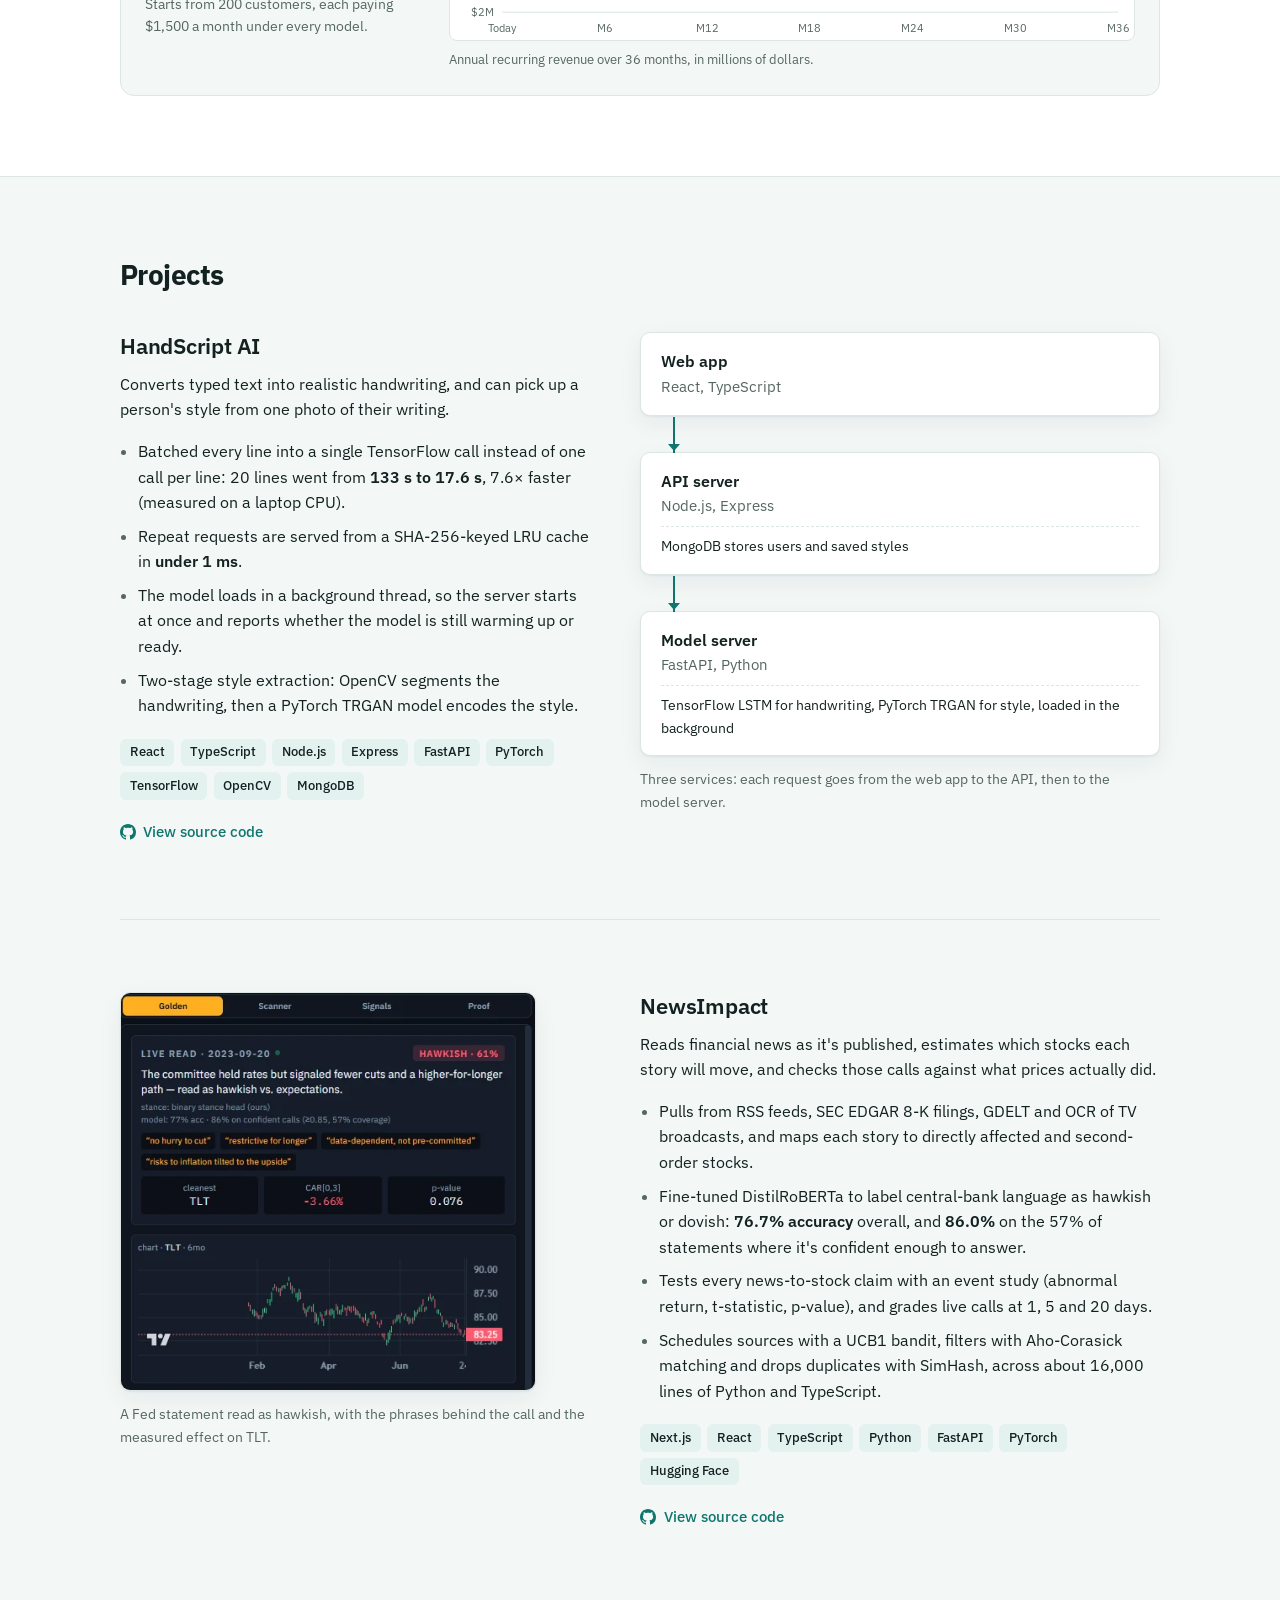
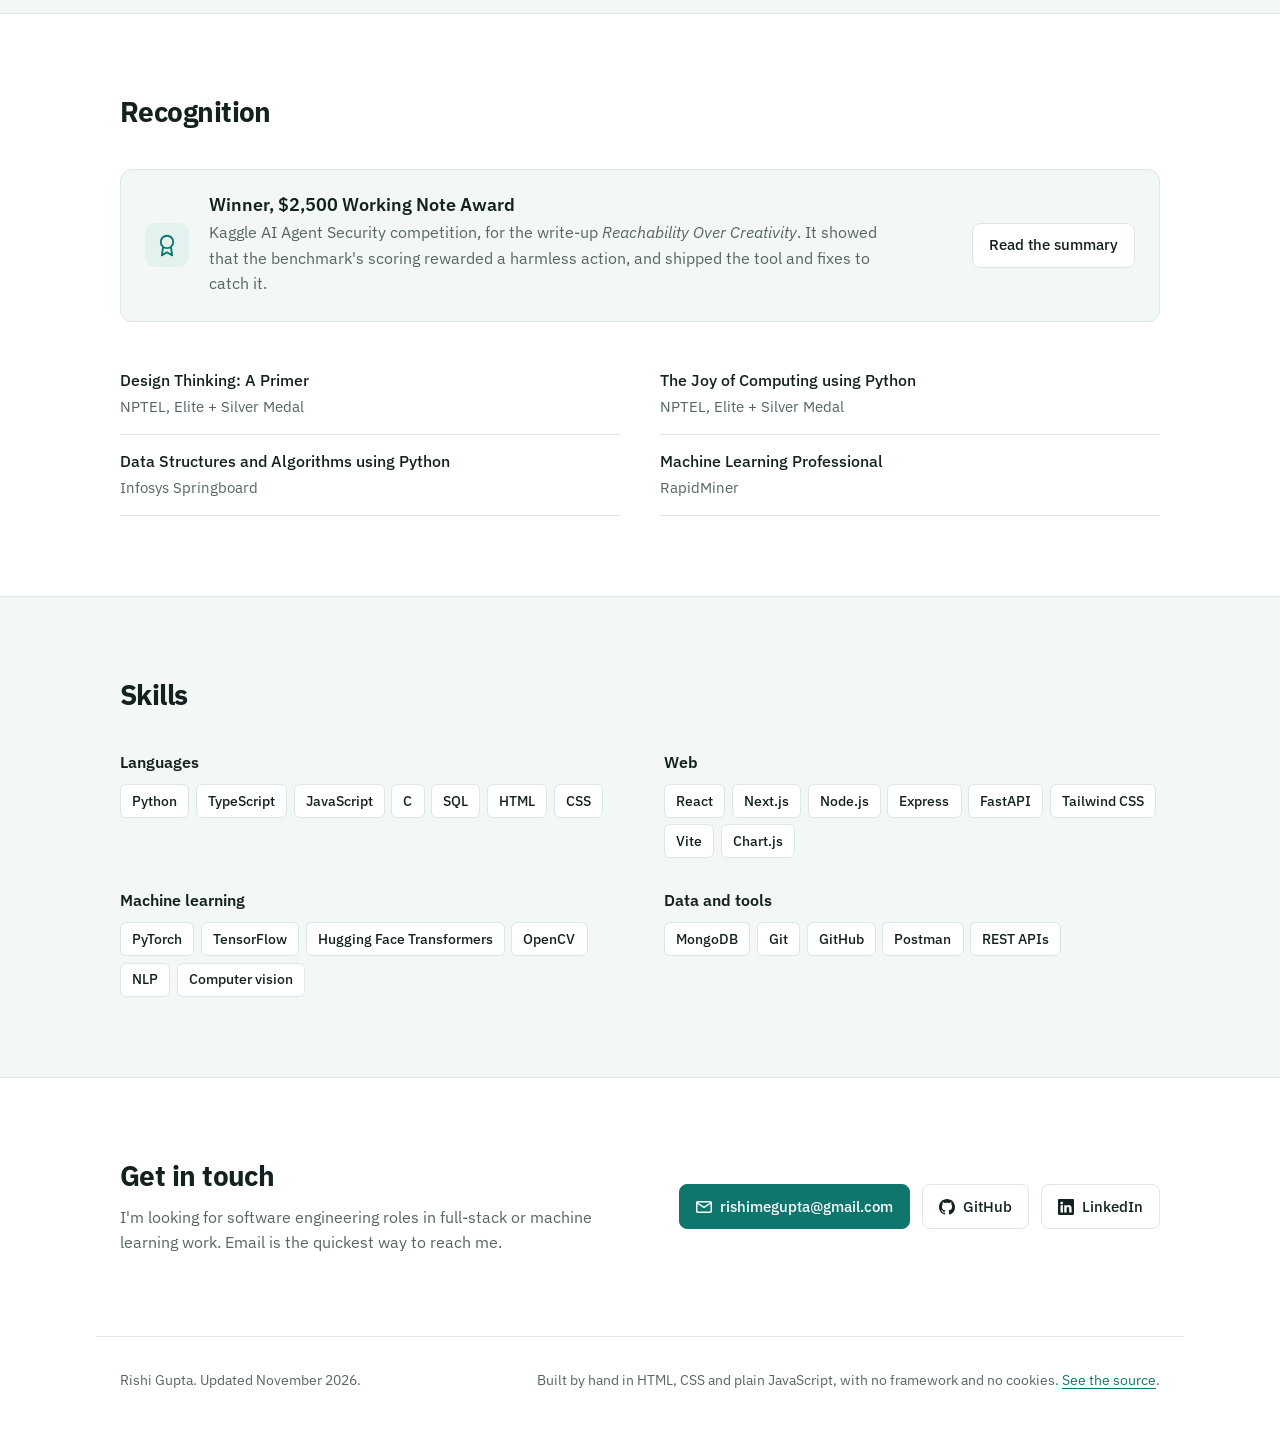
==== commit c67ca126: "Self-host IBM Plex Sans, underline inline links, add robots.txt and sitemap, avoid forced reflow Fix" ====
--- a/index.html
+++ b/index.html
@@ -15,12 +15,9 @@
   <meta property="og:image:height" content="630">
   <meta name="twitter:card" content="summary_large_image">
   <link rel="icon" href="favicon.svg" type="image/svg+xml">
-  <link rel="preconnect" href="https://fonts.googleapis.com">
-  <link rel="preconnect" href="https://fonts.gstatic.com" crossorigin>
-  <link href="https://fonts.googleapis.com/css2?family=IBM+Plex+Sans:ital,wght@0,400;0,500;0,600;0,700;1,400&display=swap" rel="stylesheet">
+  <link rel="preload" href="fonts/plex-sans.woff2" as="font" type="font/woff2" crossorigin>
   <link rel="stylesheet" href="styles.css">
   <script defer src="sim.js"></script>
-  <script defer src="/_vercel/insights/script.js"></script>
 </head>
 <body>
   <svg width="0" height="0" style="position:absolute" aria-hidden="true">
--- a/styles.css
+++ b/styles.css
@@ -1,3 +1,7 @@
+/* IBM Plex Sans (variable, latin subset), self-hosted. SIL Open Font License 1.1, see fonts/OFL.txt. */
+@font-face { font-family: "IBM Plex Sans"; font-style: normal; font-weight: 400 700; font-display: swap; src: url(fonts/plex-sans.woff2) format("woff2"); unicode-range: U+0000-00FF, U+0131, U+0152-0153, U+02BB-02BC, U+02C6, U+02DA, U+02DC, U+0304, U+0308, U+0329, U+2000-206F, U+20AC, U+2122, U+2191, U+2193, U+2212, U+2215, U+FEFF, U+FFFD; }
+@font-face { font-family: "IBM Plex Sans"; font-style: italic; font-weight: 400; font-display: swap; src: url(fonts/plex-sans-italic.woff2) format("woff2"); unicode-range: U+0000-00FF, U+0131, U+0152-0153, U+02BB-02BC, U+02C6, U+02DA, U+02DC, U+0304, U+0308, U+0329, U+2000-206F, U+20AC, U+2122, U+2191, U+2193, U+2212, U+2215, U+FEFF, U+FFFD; }
+
 /* Palette: Deep Teal. Contrast checked against WCAG AA:
    text 16.4:1, muted 6.0:1, accent 5.5:1 on white; chart lines all >= 3:1. */
 :root {
@@ -71,6 +75,7 @@
 }
 .nav-inner { display: flex; align-items: center; justify-content: space-between; height: 3.75rem; gap: 1rem; }
 .brand { font-weight: 600; color: var(--text); }
+p a:not(.btn), .foot a { text-decoration: underline; text-underline-offset: .2em; text-decoration-thickness: 1px; }
 .brand:hover { text-decoration: none; }
 .nav nav { display: flex; gap: 1.75rem; }
 .nav nav a { color: var(--muted); font-size: .9375rem; }
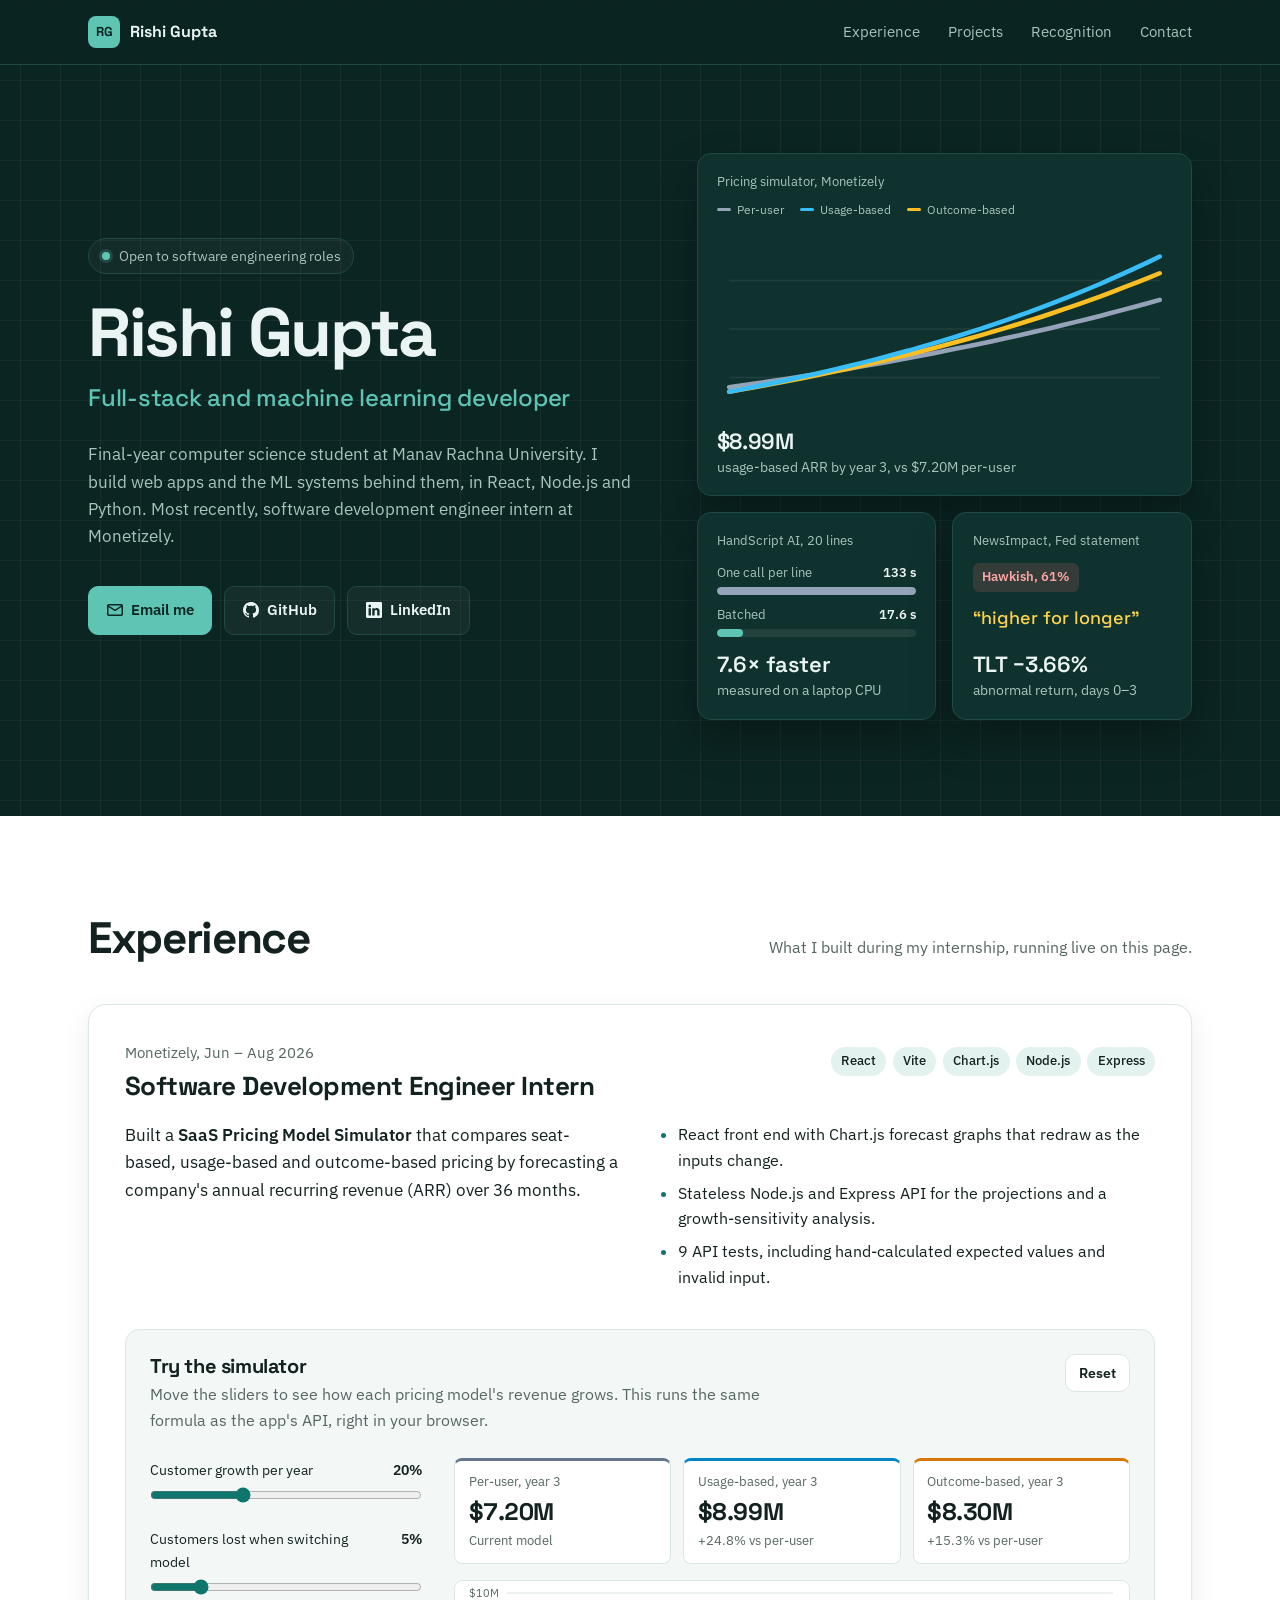
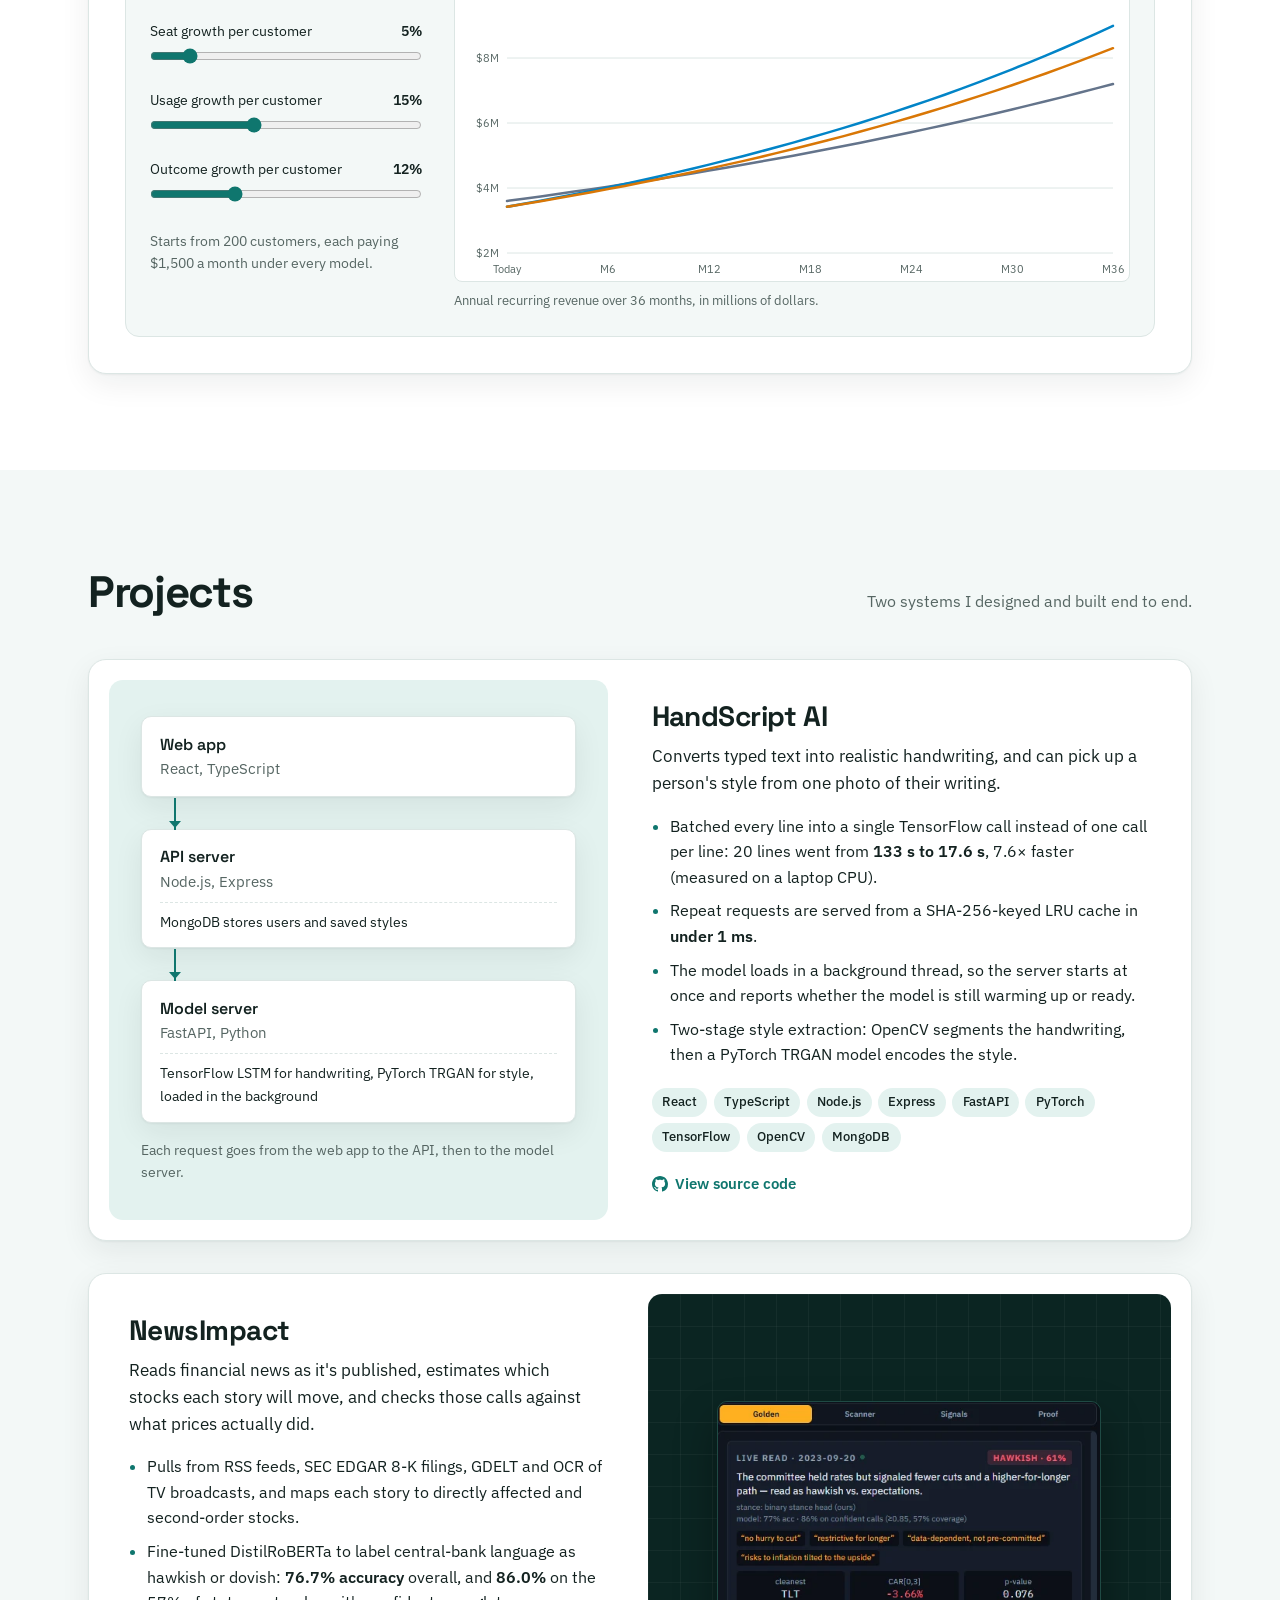
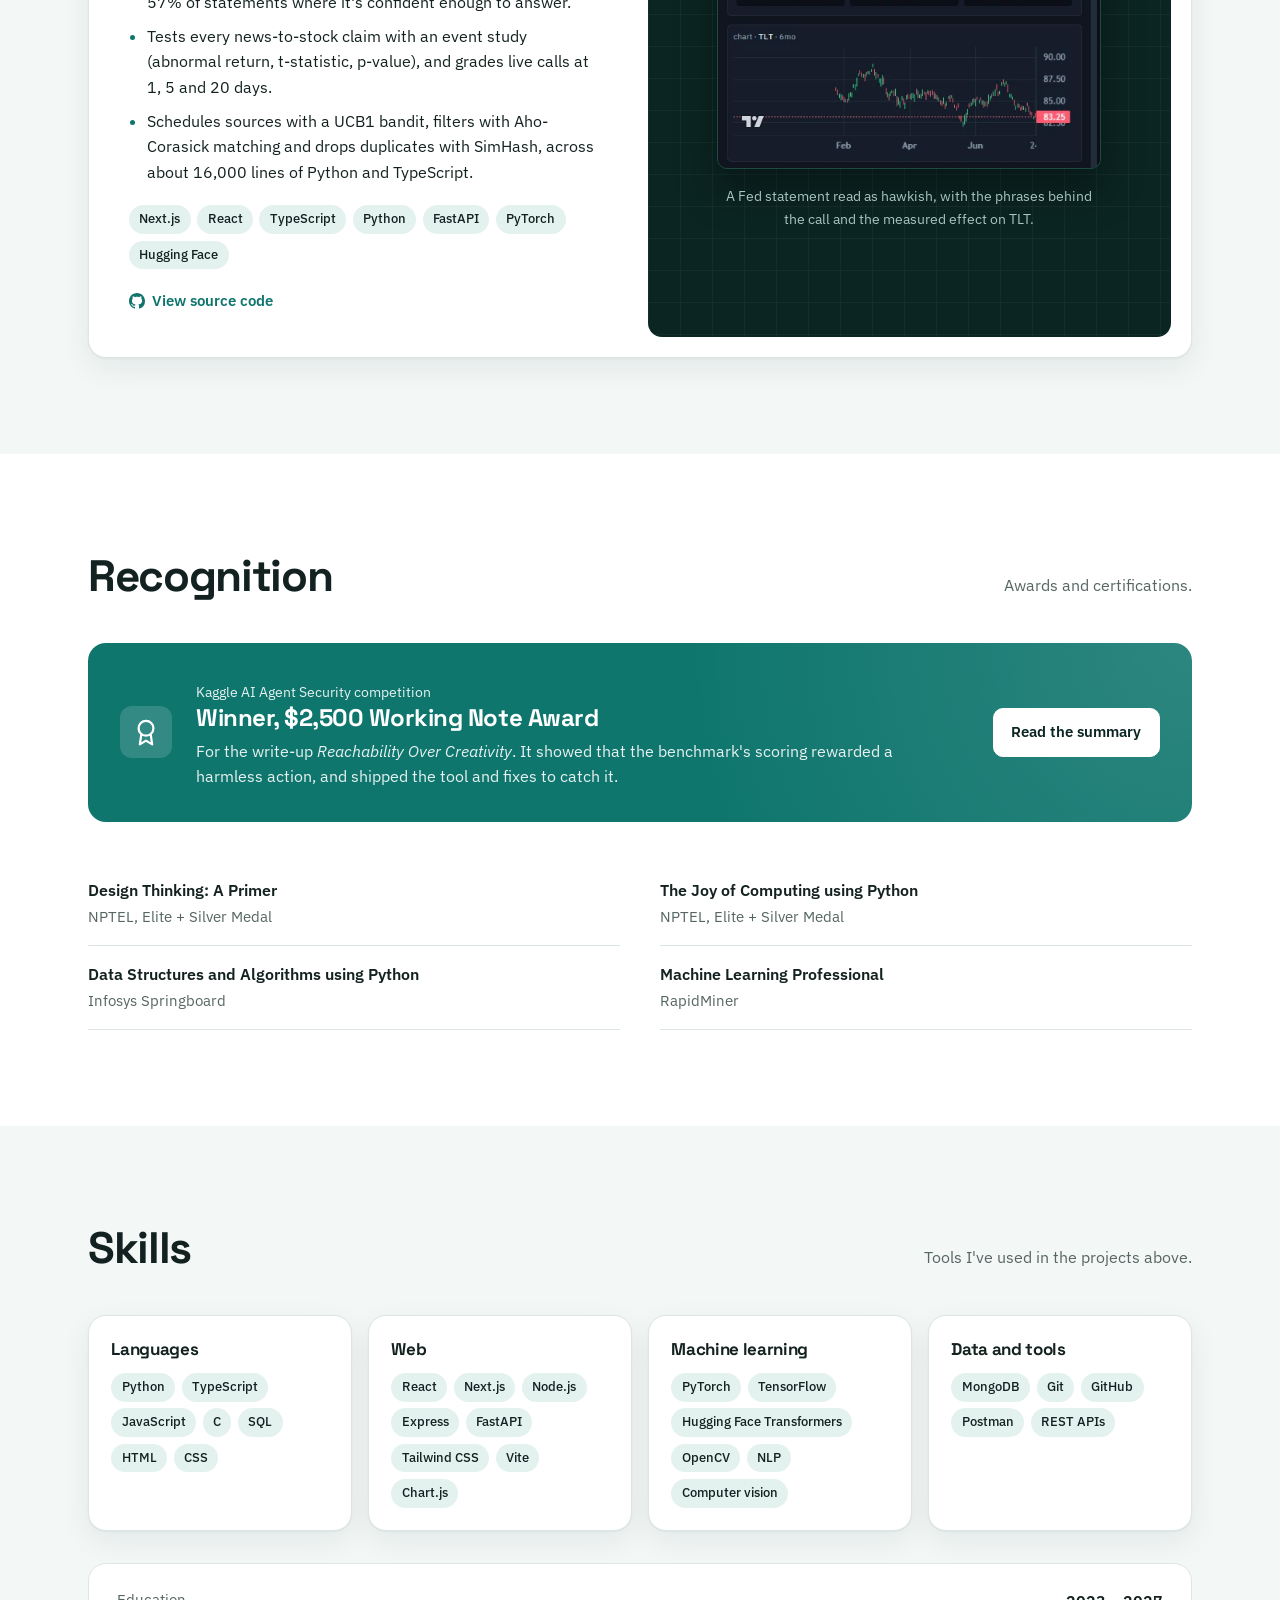
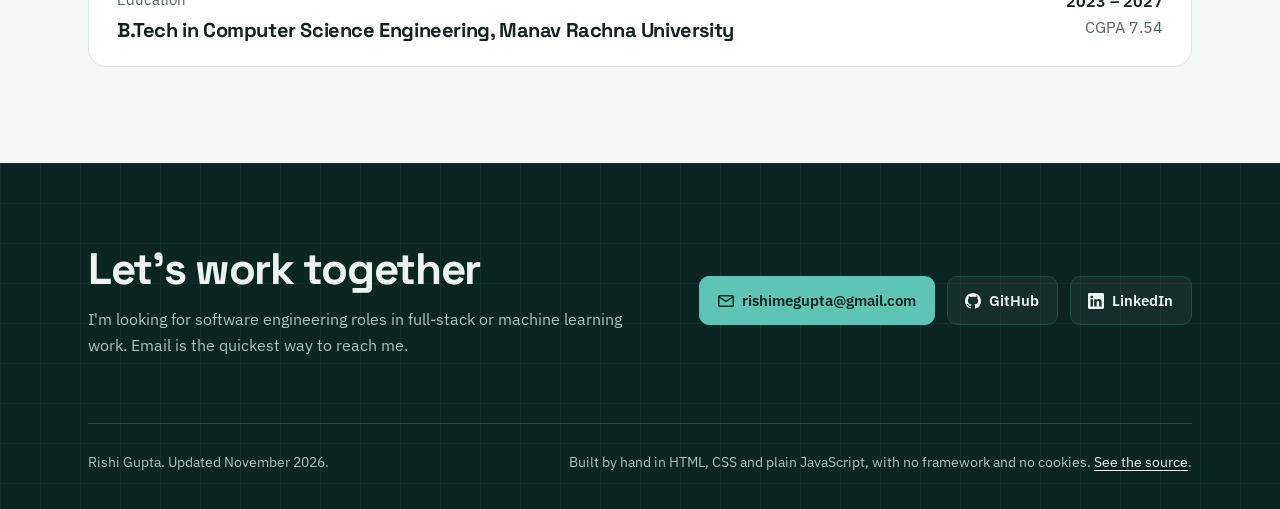
==== commit 4ec35e10: "Bolder design: dark hero with real project highlights, Space Grotesk headings, card layout - Dark in" ====
--- a/index.html
+++ b/index.html
@@ -5,7 +5,7 @@
   <meta name="viewport" content="width=device-width, initial-scale=1">
   <title>Rishi Gupta | Full-stack and ML Developer</title>
   <meta name="description" content="Rishi Gupta, final-year computer science student at Manav Rachna University. Full-stack and machine learning projects in React, Node.js and Python.">
-  <meta name="theme-color" content="#0F766E">
+  <meta name="theme-color" content="#0B2522">
   <meta property="og:title" content="Rishi Gupta | Full-stack and ML Developer">
   <meta property="og:description" content="Full-stack and machine learning projects in React, Node.js and Python, with a live pricing simulator you can try.">
   <meta property="og:type" content="website">
@@ -15,6 +15,7 @@
   <meta property="og:image:height" content="630">
   <meta name="twitter:card" content="summary_large_image">
   <link rel="icon" href="favicon.svg" type="image/svg+xml">
+  <link rel="preload" href="fonts/space-grotesk.woff2" as="font" type="font/woff2" crossorigin>
   <link rel="preload" href="fonts/plex-sans.woff2" as="font" type="font/woff2" crossorigin>
   <link rel="stylesheet" href="styles.css">
   <script defer src="sim.js"></script>
@@ -29,62 +30,89 @@
 
   <a class="skip" href="#main">Skip to content</a>
 
-  <header class="nav">
-    <div class="wrap nav-inner">
-      <a class="brand" href="#top">Rishi Gupta</a>
-      <nav aria-label="Sections">
-        <a href="#experience">Experience</a>
-        <a href="#projects">Projects</a>
-        <a href="#recognition">Recognition</a>
-        <a href="#contact">Contact</a>
-      </nav>
-    </div>
-  </header>
-
-  <main id="main">
-    <!-- Intro -->
+  <div class="hero-band">
+    <header class="nav">
+      <div class="wrap nav-inner">
+        <a class="brand" href="#top"><span class="mark" aria-hidden="true">RG</span>Rishi Gupta</a>
+        <nav aria-label="Sections">
+          <a href="#experience">Experience</a>
+          <a href="#projects">Projects</a>
+          <a href="#recognition">Recognition</a>
+          <a href="#contact">Contact</a>
+        </nav>
+      </div>
+    </header>
+
     <section class="wrap hero" id="top">
       <div class="hero-text">
+        <p class="status"><span class="dot" aria-hidden="true"></span>Open to software engineering roles</p>
         <h1>Rishi Gupta</h1>
         <p class="title">Full-stack and machine learning developer</p>
-        <p class="intro">I'm a final-year computer science student who builds web apps and the ML systems behind them, mostly in React, Node.js and Python. Most recently I interned as a software development engineer at Monetizely.</p>
+        <p class="intro">Final-year computer science student at Manav Rachna University. I build web apps and the ML systems behind them, in React, Node.js and Python. Most recently, software development engineer intern at Monetizely.</p>
         <div class="actions">
           <a class="btn primary" href="mailto:rishimegupta@gmail.com"><svg aria-hidden="true"><use href="#i-mail"/></svg>Email me</a>
-          <a class="btn" href="https://github.com/Rishi7567"><svg aria-hidden="true"><use href="#i-github"/></svg>GitHub</a>
-          <a class="btn" href="https://www.linkedin.com/in/rishigupta007"><svg aria-hidden="true"><use href="#i-linkedin"/></svg>LinkedIn</a>
-        </div>
-      </div>
-      <aside class="profile" aria-label="Profile summary">
-        <dl>
-          <div><dt>Studying</dt><dd>B.Tech CSE, Manav Rachna University<span>2023 – 2027, CGPA 7.54</span></dd></div>
-          <div><dt>Latest role</dt><dd>SDE Intern, Monetizely<span>Jun – Aug 2026</span></dd></div>
-          <div><dt>Recognition</dt><dd>Winner, Kaggle Working Note Award<span>AI Agent Security competition</span></dd></div>
-          <div><dt>Based in</dt><dd>Faridabad, India<span>Open to software engineering roles</span></dd></div>
-        </dl>
-      </aside>
-    </section>
-
+          <a class="btn ghost" href="https://github.com/Rishi7567"><svg aria-hidden="true"><use href="#i-github"/></svg>GitHub</a>
+          <a class="btn ghost" href="https://www.linkedin.com/in/rishigupta007"><svg aria-hidden="true"><use href="#i-linkedin"/></svg>LinkedIn</a>
+        </div>
+      </div>
+
+      <div class="collage" aria-label="Highlights from my projects">
+        <a class="tile tile-sim" href="#experience">
+          <span class="tile-label">Pricing simulator, Monetizely</span>
+          <span class="legend" aria-hidden="true"><span class="lg lg1">Per-user</span><span class="lg lg2">Usage-based</span><span class="lg lg3">Outcome-based</span></span>
+          <svg class="spark" viewBox="0 0 300 120" aria-hidden="true">
+            <path class="g" d="M8 32H292M8 64H292M8 96H292"/>
+            <path class="s s1" pathLength="1" d="M8.0 102.4L15.9 101.3L23.8 100.1L31.7 99.0L39.6 97.8L47.4 96.6L55.3 95.3L63.2 94.1L71.1 92.8L79.0 91.5L86.9 90.2L94.8 88.8L102.7 87.4L110.6 86.0L118.4 84.6L126.3 83.1L134.2 81.6L142.1 80.1L150.0 78.5L157.9 76.9L165.8 75.3L173.7 73.7L181.6 72.0L189.4 70.3L197.3 68.6L205.2 66.8L213.1 65.0L221.0 63.1L228.9 61.2L236.8 59.3L244.7 57.4L252.6 55.4L260.4 53.3L268.3 51.2L276.2 49.1L284.1 47.0L292.0 44.8"/>
+            <path class="s s3" pathLength="1" d="M8.0 105.3L15.9 103.9L23.8 102.5L31.7 101.1L39.6 99.6L47.4 98.1L55.3 96.6L63.2 95.0L71.1 93.4L79.0 91.7L86.9 90.0L94.8 88.2L102.7 86.5L110.6 84.6L118.4 82.7L126.3 80.8L134.2 78.8L142.1 76.8L150.0 74.7L157.9 72.6L165.8 70.4L173.7 68.2L181.6 65.9L189.4 63.6L197.3 61.2L205.2 58.7L213.1 56.2L221.0 53.6L228.9 50.9L236.8 48.2L244.7 45.4L252.6 42.6L260.4 39.6L268.3 36.6L276.2 33.5L284.1 30.4L292.0 27.2"/>
+            <path class="s s2" pathLength="1" d="M8.0 105.3L15.9 103.8L23.8 102.3L31.7 100.7L39.6 99.1L47.4 97.4L55.3 95.7L63.2 94.0L71.1 92.2L79.0 90.3L86.9 88.4L94.8 86.5L102.7 84.5L110.6 82.4L118.4 80.3L126.3 78.2L134.2 75.9L142.1 73.6L150.0 71.3L157.9 68.9L165.8 66.4L173.7 63.9L181.6 61.2L189.4 58.6L197.3 55.8L205.2 53.0L213.1 50.0L221.0 47.1L228.9 44.0L236.8 40.8L244.7 37.6L252.6 34.3L260.4 30.8L268.3 27.3L276.2 23.7L284.1 20.0L292.0 16.2"/>
+          </svg>
+          <span class="tile-foot"><strong>$8.99M</strong> usage-based ARR by year 3, vs $7.20M per-user</span>
+        </a>
+
+        <a class="tile tile-hand" href="#projects">
+          <span class="tile-label">HandScript AI, 20 lines</span>
+          <span class="bars">
+            <span class="bar-row"><span class="bar-name">One call per line</span><span class="bar-val">133 s</span><span class="bar"><span style="width:100%"></span></span></span>
+            <span class="bar-row"><span class="bar-name">Batched</span><span class="bar-val">17.6 s</span><span class="bar"><span class="fast" style="width:13.2%"></span></span></span>
+          </span>
+          <span class="tile-foot"><strong>7.6&times; faster</strong>measured on a laptop CPU</span>
+        </a>
+
+        <a class="tile tile-news" href="#newsimpact">
+          <span class="tile-label">NewsImpact, Fed statement</span>
+          <span class="chip">Hawkish, 61%</span>
+          <span class="quote">&ldquo;higher for longer&rdquo;</span>
+          <span class="tile-foot"><strong>TLT &minus;3.66%</strong> abnormal return, days 0–3</span>
+        </a>
+      </div>
+    </section>
+  </div>
+
+  <main id="main">
     <!-- Experience -->
     <section class="section" id="experience" aria-labelledby="h-exp">
       <div class="wrap">
-        <h2 id="h-exp">Experience</h2>
-        <article>
-          <div class="feature">
-            <div class="feature-text">
+        <div class="section-head">
+          <h2 id="h-exp">Experience</h2>
+          <p>What I built during my internship, running live on this page.</p>
+        </div>
+        <article class="card exp">
+          <div class="exp-head">
+            <div>
               <p class="meta">Monetizely, Jun – Aug 2026</p>
               <h3>Software Development Engineer Intern</h3>
-              <p class="lede">Built a <strong>SaaS Pricing Model Simulator</strong> that compares seat-based, usage-based and outcome-based pricing by forecasting a company's annual recurring revenue (ARR) over 36 months.</p>
             </div>
-            <div class="feature-text">
-              <ul>
-                <li>React front end with Chart.js forecast graphs that redraw as the inputs change.</li>
-                <li>Stateless Node.js and Express API for the projections and a growth-sensitivity analysis.</li>
-                <li>9 API tests, including hand-calculated expected values and invalid input.</li>
-              </ul>
-              <ul class="tags" aria-label="Technologies">
-                <li>React</li><li>Vite</li><li>Chart.js</li><li>Node.js</li><li>Express</li>
-              </ul>
-            </div>
+            <ul class="tags" aria-label="Technologies">
+              <li>React</li><li>Vite</li><li>Chart.js</li><li>Node.js</li><li>Express</li>
+            </ul>
+          </div>
+          <div class="exp-body">
+            <p class="lede">Built a <strong>SaaS Pricing Model Simulator</strong> that compares seat-based, usage-based and outcome-based pricing by forecasting a company's annual recurring revenue (ARR) over 36 months.</p>
+            <ul>
+              <li>React front end with Chart.js forecast graphs that redraw as the inputs change.</li>
+              <li>Stateless Node.js and Express API for the projections and a growth-sensitivity analysis.</li>
+              <li>9 API tests, including hand-calculated expected values and invalid input.</li>
+            </ul>
           </div>
 
           <div class="sim" id="sim">
@@ -127,10 +155,21 @@
     <!-- Projects -->
     <section class="section alt" id="projects" aria-labelledby="h-proj">
       <div class="wrap">
-        <h2 id="h-proj">Projects</h2>
-
-        <article class="feature">
-          <div class="feature-text">
+        <div class="section-head">
+          <h2 id="h-proj">Projects</h2>
+          <p>Two systems I designed and built end to end.</p>
+        </div>
+
+        <article class="card project">
+          <figure class="panel panel-teal">
+            <ol class="arch" aria-label="HandScript AI architecture">
+              <li><strong>Web app</strong><span>React, TypeScript</span></li>
+              <li><strong>API server</strong><span>Node.js, Express</span><em>MongoDB stores users and saved styles</em></li>
+              <li><strong>Model server</strong><span>FastAPI, Python</span><em>TensorFlow LSTM for handwriting, PyTorch TRGAN for style, loaded in the background</em></li>
+            </ol>
+            <figcaption>Each request goes from the web app to the API, then to the model server.</figcaption>
+          </figure>
+          <div class="project-text">
             <h3>HandScript AI</h3>
             <p class="lede">Converts typed text into realistic handwriting, and can pick up a person's style from one photo of their writing.</p>
             <ul>
@@ -144,18 +183,14 @@
             </ul>
             <a class="repo" href="https://github.com/Rishi7567/handscript-ai"><svg aria-hidden="true"><use href="#i-github"/></svg>View source code</a>
           </div>
-          <figure class="diagram">
-            <ol class="arch" aria-label="HandScript AI architecture">
-              <li><strong>Web app</strong><span>React, TypeScript</span></li>
-              <li><strong>API server</strong><span>Node.js, Express</span><em>MongoDB stores users and saved styles</em></li>
-              <li><strong>Model server</strong><span>FastAPI, Python</span><em>TensorFlow LSTM for handwriting, PyTorch TRGAN for style, loaded in the background</em></li>
-            </ol>
-            <figcaption>Three services: each request goes from the web app to the API, then to the model server.</figcaption>
+        </article>
+
+        <article class="card project flip" id="newsimpact">
+          <figure class="panel panel-dark">
+            <img src="images/newsimpact-panel.webp" width="492" height="472" loading="lazy" alt="NewsImpact analysis panel: a Federal Reserve statement read as hawkish at 61%, the key phrases behind it, and the effect on the TLT bond fund.">
+            <figcaption>A Fed statement read as hawkish, with the phrases behind the call and the measured effect on TLT.</figcaption>
           </figure>
-        </article>
-
-        <article class="feature flip">
-          <div class="feature-text">
+          <div class="project-text">
             <h3>NewsImpact</h3>
             <p class="lede">Reads financial news as it's published, estimates which stocks each story will move, and checks those calls against what prices actually did.</p>
             <ul>
@@ -169,10 +204,6 @@
             </ul>
             <a class="repo" href="https://github.com/Rishi7567/newsimpact"><svg aria-hidden="true"><use href="#i-github"/></svg>View source code</a>
           </div>
-          <figure class="shot shot-narrow">
-            <img src="images/newsimpact-panel.webp" width="492" height="472" loading="lazy" alt="NewsImpact analysis panel: a Federal Reserve statement read as hawkish at 61%, the key phrases behind it, and the effect on the TLT bond fund.">
-            <figcaption>A Fed statement read as hawkish, with the phrases behind the call and the measured effect on TLT.</figcaption>
-          </figure>
         </article>
       </div>
     </section>
@@ -180,14 +211,18 @@
     <!-- Recognition -->
     <section class="section" id="recognition" aria-labelledby="h-rec">
       <div class="wrap">
-        <h2 id="h-rec">Recognition</h2>
+        <div class="section-head">
+          <h2 id="h-rec">Recognition</h2>
+          <p>Awards and certifications.</p>
+        </div>
         <div class="award">
           <svg class="award-icon" aria-hidden="true"><use href="#i-award"/></svg>
-          <div>
+          <div class="award-text">
+            <p class="award-kicker">Kaggle AI Agent Security competition</p>
             <h3>Winner, $2,500 Working Note Award</h3>
-            <p>Kaggle AI Agent Security competition, for the write-up <cite>Reachability Over Creativity</cite>. It showed that the benchmark's scoring rewarded a harmless action, and shipped the tool and fixes to catch it.</p>
-          </div>
-          <a class="btn" href="kaggle.html">Read the summary</a>
+            <p>For the write-up <cite>Reachability Over Creativity</cite>. It showed that the benchmark's scoring rewarded a harmless action, and shipped the tool and fixes to catch it.</p>
+          </div>
+          <a class="btn light" href="kaggle.html">Read the summary</a>
         </div>
         <ul class="certs">
           <li><strong>Design Thinking: A Primer</strong><span>NPTEL, Elite + Silver Medal</span></li>
@@ -201,35 +236,44 @@
     <!-- Skills -->
     <section class="section alt" id="skills" aria-labelledby="h-skills">
       <div class="wrap">
-        <h2 id="h-skills">Skills</h2>
+        <div class="section-head">
+          <h2 id="h-skills">Skills</h2>
+          <p>Tools I've used in the projects above.</p>
+        </div>
         <div class="skill-grid">
-          <div><h3>Languages</h3><ul class="tags"><li>Python</li><li>TypeScript</li><li>JavaScript</li><li>C</li><li>SQL</li><li>HTML</li><li>CSS</li></ul></div>
-          <div><h3>Web</h3><ul class="tags"><li>React</li><li>Next.js</li><li>Node.js</li><li>Express</li><li>FastAPI</li><li>Tailwind CSS</li><li>Vite</li><li>Chart.js</li></ul></div>
-          <div><h3>Machine learning</h3><ul class="tags"><li>PyTorch</li><li>TensorFlow</li><li>Hugging Face Transformers</li><li>OpenCV</li><li>NLP</li><li>Computer vision</li></ul></div>
-          <div><h3>Data and tools</h3><ul class="tags"><li>MongoDB</li><li>Git</li><li>GitHub</li><li>Postman</li><li>REST APIs</li></ul></div>
-        </div>
-      </div>
-    </section>
-
-    <!-- Contact -->
-    <section class="section" id="contact" aria-labelledby="h-contact">
-      <div class="wrap contact">
-        <div>
-          <h2 id="h-contact">Get in touch</h2>
-          <p>I'm looking for software engineering roles in full-stack or machine learning work. Email is the quickest way to reach me.</p>
-        </div>
-        <div class="actions">
-          <a class="btn primary" href="mailto:rishimegupta@gmail.com"><svg aria-hidden="true"><use href="#i-mail"/></svg>rishimegupta@gmail.com</a>
-          <a class="btn" href="https://github.com/Rishi7567"><svg aria-hidden="true"><use href="#i-github"/></svg>GitHub</a>
-          <a class="btn" href="https://www.linkedin.com/in/rishigupta007"><svg aria-hidden="true"><use href="#i-linkedin"/></svg>LinkedIn</a>
+          <div class="card skill"><h3>Languages</h3><ul class="tags"><li>Python</li><li>TypeScript</li><li>JavaScript</li><li>C</li><li>SQL</li><li>HTML</li><li>CSS</li></ul></div>
+          <div class="card skill"><h3>Web</h3><ul class="tags"><li>React</li><li>Next.js</li><li>Node.js</li><li>Express</li><li>FastAPI</li><li>Tailwind CSS</li><li>Vite</li><li>Chart.js</li></ul></div>
+          <div class="card skill"><h3>Machine learning</h3><ul class="tags"><li>PyTorch</li><li>TensorFlow</li><li>Hugging Face Transformers</li><li>OpenCV</li><li>NLP</li><li>Computer vision</li></ul></div>
+          <div class="card skill"><h3>Data and tools</h3><ul class="tags"><li>MongoDB</li><li>Git</li><li>GitHub</li><li>Postman</li><li>REST APIs</li></ul></div>
+        </div>
+        <div class="edu">
+          <div>
+            <p class="meta">Education</p>
+            <h3>B.Tech in Computer Science Engineering, Manav Rachna University</h3>
+          </div>
+          <p class="edu-side">2023 – 2027<span>CGPA 7.54</span></p>
         </div>
       </div>
     </section>
   </main>
 
-  <footer class="wrap foot">
-    <p>Rishi Gupta. Updated November 2026.</p>
-    <p class="colophon">Built by hand in HTML, CSS and plain JavaScript, with no framework and no cookies. <a href="https://github.com/Rishi7567/portfolio">See the source</a>.</p>
-  </footer>
+  <!-- Contact -->
+  <section class="contact-band" id="contact" aria-labelledby="h-contact">
+    <div class="wrap contact">
+      <div>
+        <h2 id="h-contact">Let's work together</h2>
+        <p>I'm looking for software engineering roles in full-stack or machine learning work. Email is the quickest way to reach me.</p>
+      </div>
+      <div class="actions">
+        <a class="btn primary" href="mailto:rishimegupta@gmail.com"><svg aria-hidden="true"><use href="#i-mail"/></svg>rishimegupta@gmail.com</a>
+        <a class="btn ghost" href="https://github.com/Rishi7567"><svg aria-hidden="true"><use href="#i-github"/></svg>GitHub</a>
+        <a class="btn ghost" href="https://www.linkedin.com/in/rishigupta007"><svg aria-hidden="true"><use href="#i-linkedin"/></svg>LinkedIn</a>
+      </div>
+    </div>
+    <footer class="wrap foot">
+      <p>Rishi Gupta. Updated November 2026.</p>
+      <p>Built by hand in HTML, CSS and plain JavaScript, with no framework and no cookies. <a href="https://github.com/Rishi7567/portfolio">See the source</a>.</p>
+    </footer>
+  </section>
 </body>
 </html>
--- a/styles.css
+++ b/styles.css
@@ -1,9 +1,10 @@
-/* IBM Plex Sans (variable, latin subset), self-hosted. SIL Open Font License 1.1, see fonts/OFL.txt. */
+/* Fonts: self-hosted, SIL Open Font License 1.1 (see fonts/OFL*.txt). Latin subset. */
+@font-face { font-family: "Space Grotesk"; font-style: normal; font-weight: 500 700; font-display: swap; src: url(fonts/space-grotesk.woff2) format("woff2"); unicode-range: U+0000-00FF, U+0131, U+0152-0153, U+02BB-02BC, U+02C6, U+02DA, U+02DC, U+0304, U+0308, U+0329, U+2000-206F, U+20AC, U+2122, U+2191, U+2193, U+2212, U+2215, U+FEFF, U+FFFD; }
 @font-face { font-family: "IBM Plex Sans"; font-style: normal; font-weight: 400 700; font-display: swap; src: url(fonts/plex-sans.woff2) format("woff2"); unicode-range: U+0000-00FF, U+0131, U+0152-0153, U+02BB-02BC, U+02C6, U+02DA, U+02DC, U+0304, U+0308, U+0329, U+2000-206F, U+20AC, U+2122, U+2191, U+2193, U+2212, U+2215, U+FEFF, U+FFFD; }
 @font-face { font-family: "IBM Plex Sans"; font-style: italic; font-weight: 400; font-display: swap; src: url(fonts/plex-sans-italic.woff2) format("woff2"); unicode-range: U+0000-00FF, U+0131, U+0152-0153, U+02BB-02BC, U+02C6, U+02DA, U+02DC, U+0304, U+0308, U+0329, U+2000-206F, U+20AC, U+2122, U+2191, U+2193, U+2212, U+2215, U+FEFF, U+FFFD; }
 
-/* Palette: Deep Teal. Contrast checked against WCAG AA:
-   text 16.4:1, muted 6.0:1, accent 5.5:1 on white; chart lines all >= 3:1. */
+/* Palette: Deep Teal. Body text, muted text and accent all pass WCAG AA in both themes.
+   The hero and contact bands are always dark ink-teal. */
 :root {
   --bg: #FFFFFF;
   --surface: #F3F8F7;
@@ -17,156 +18,210 @@
   --d-perUser: #64748B;
   --d-usage: #0284C7;
   --d-outcome: #D97706;
-  --shadow: 0 1px 2px rgba(19, 34, 32, .06), 0 8px 24px rgba(19, 34, 32, .06);
+  --shadow: 0 1px 2px rgba(19, 34, 32, .05), 0 10px 30px rgba(19, 34, 32, .07);
+
+  --ink: #0B2522;
+  --ink-2: #10322E;
+  --ink-rule: #1F4A44;
+  --ink-text: #EAF4F2;
+  --ink-muted: #A8C4BE;
+  --ink-accent: #5EC4B4;
+
+  --display: "Space Grotesk", "Segoe UI", system-ui, sans-serif;
+  --body: "IBM Plex Sans", system-ui, -apple-system, "Segoe UI", sans-serif;
   color-scheme: light;
 }
 
 @media (prefers-color-scheme: dark) {
   :root {
     --bg: #0E1513;
-    --surface: #151E1C;
-    --raised: #1A2422;
+    --surface: #121B19;
+    --raised: #172220;
     --text: #E3ECEA;
     --muted: #9AABA7;
     --rule: #26332F;
     --accent: #5EC4B4;
     --accent-soft: #1A302C;
-    --on-accent: #0E1513;
+    --on-accent: #0B2522;
     --d-perUser: #94A3B8;
     --d-usage: #38BDF8;
     --d-outcome: #FBBF24;
-    --shadow: 0 1px 2px rgba(0, 0, 0, .3), 0 8px 24px rgba(0, 0, 0, .25);
+    --shadow: 0 1px 2px rgba(0, 0, 0, .3), 0 10px 30px rgba(0, 0, 0, .25);
+    --ink: #08201D;
+    --ink-2: #0F2D29;
     color-scheme: dark;
   }
 }
 
 * { box-sizing: border-box; }
-
-html { scroll-behavior: smooth; scroll-padding-top: 4.5rem; }
-
+html { scroll-behavior: smooth; scroll-padding-top: 5rem; }
 body {
   margin: 0;
   background: var(--bg);
   color: var(--text);
-  font-family: "IBM Plex Sans", system-ui, -apple-system, "Segoe UI", sans-serif;
+  font-family: var(--body);
   font-size: 16px;
   line-height: 1.6;
   -webkit-text-size-adjust: 100%;
 }
-
 img { max-width: 100%; height: auto; display: block; }
 a { color: var(--accent); text-decoration: none; }
 a:hover { text-decoration: underline; text-underline-offset: .2em; }
+p a:not(.btn), .foot a { text-decoration: underline; text-underline-offset: .2em; text-decoration-thickness: 1px; }
 :focus-visible { outline: 2px solid var(--accent); outline-offset: 3px; border-radius: 4px; }
-h1, h2, h3, h4 { margin: 0; line-height: 1.25; }
+h1, h2, h3, h4 { margin: 0; line-height: 1.2; font-family: var(--display); font-weight: 700; letter-spacing: -.02em; }
 strong { font-weight: 600; }
-
-.wrap { max-width: 68rem; margin: 0 auto; padding: 0 1.5rem; }
-
+.wrap { max-width: 72rem; margin: 0 auto; padding: 0 1.5rem; }
 .skip { position: absolute; left: 1rem; top: -3rem; background: var(--text); color: var(--bg); padding: .5rem .9rem; z-index: 20; border-radius: 6px; }
 .skip:focus { top: .75rem; }
 
-/* Nav */
-.nav {
-  position: sticky; top: 0; z-index: 10;
-  background: color-mix(in srgb, var(--bg) 90%, transparent);
-  backdrop-filter: saturate(1.4) blur(10px);
-  border-bottom: 1px solid var(--rule);
-}
-.nav-inner { display: flex; align-items: center; justify-content: space-between; height: 3.75rem; gap: 1rem; }
-.brand { font-weight: 600; color: var(--text); }
-p a:not(.btn), .foot a { text-decoration: underline; text-underline-offset: .2em; text-decoration-thickness: 1px; }
+/* ---------- Dark hero band ---------- */
+.hero-band {
+  background-color: var(--ink);
+  background-image:
+    linear-gradient(rgba(255, 255, 255, .045) 1px, transparent 1px),
+    linear-gradient(90deg, rgba(255, 255, 255, .045) 1px, transparent 1px);
+  background-size: 40px 40px;
+  background-position: center top;
+  color: var(--ink-text);
+  --accent: var(--ink-accent);
+  --on-accent: var(--ink);
+}
+.nav { position: sticky; top: 0; z-index: 10; }
+.hero-band .nav { background: color-mix(in srgb, var(--ink) 86%, transparent); backdrop-filter: blur(10px); border-bottom: 1px solid var(--ink-rule); }
+.nav-inner { display: flex; align-items: center; justify-content: space-between; height: 4rem; gap: 1rem; }
+.brand { display: inline-flex; align-items: center; gap: .6rem; font-family: var(--display); font-weight: 700; color: inherit; }
 .brand:hover { text-decoration: none; }
+.mark { display: inline-grid; place-items: center; width: 2rem; height: 2rem; border-radius: 8px; background: var(--ink-accent); color: var(--ink); font-size: .8125rem; }
 .nav nav { display: flex; gap: 1.75rem; }
-.nav nav a { color: var(--muted); font-size: .9375rem; }
-.nav nav a:hover { color: var(--text); text-decoration: none; }
-
-/* Hero */
+.nav nav a { color: var(--ink-muted); font-size: .9375rem; }
+.nav nav a:hover { color: var(--ink-text); text-decoration: none; }
+
 .hero {
   display: grid;
-  grid-template-columns: minmax(0, 1.35fr) minmax(0, 1fr);
-  gap: 3.5rem;
+  grid-template-columns: minmax(0, 1.1fr) minmax(0, 1fr);
+  gap: 4rem;
   align-items: center;
-  padding-top: 5rem;
-  padding-bottom: 5rem;
-}
-h1 { font-size: clamp(2.25rem, 4.5vw, 3rem); font-weight: 700; letter-spacing: -.025em; }
-.title { font-size: 1.25rem; color: var(--muted); margin: .5rem 0 1.5rem; }
-.intro { font-size: 1.0625rem; max-width: 36rem; margin: 0 0 2rem; }
-
+  padding-top: 5.5rem;
+  padding-bottom: 6rem;
+}
+.status {
+  display: inline-flex; align-items: center; gap: .55rem;
+  margin: 0 0 1.5rem;
+  padding: .35rem .8rem;
+  border: 1px solid var(--ink-rule);
+  border-radius: 999px;
+  font-size: .875rem; color: var(--ink-muted);
+  background: rgba(255, 255, 255, .03);
+}
+.dot { width: .5rem; height: .5rem; border-radius: 50%; background: var(--ink-accent); box-shadow: 0 0 0 3px rgba(94, 196, 180, .2); }
+h1 { font-size: clamp(2.75rem, 6vw, 4.25rem); letter-spacing: -.035em; line-height: 1.02; }
+.title { font-family: var(--display); font-weight: 500; font-size: clamp(1.2rem, 2.2vw, 1.5rem); color: var(--ink-accent); margin: .75rem 0 1.5rem; letter-spacing: -.01em; }
+.intro { font-size: 1.0625rem; color: var(--ink-muted); max-width: 34rem; margin: 0 0 2.25rem; }
+
+/* Collage of real project moments */
+.collage { display: grid; grid-template-columns: 1fr 1fr; gap: 1rem; }
+.tile {
+  display: flex; flex-direction: column; gap: .75rem;
+  padding: 1.1rem 1.2rem;
+  background: var(--ink-2);
+  border: 1px solid var(--ink-rule);
+  border-radius: 14px;
+  color: var(--ink-text);
+  box-shadow: 0 20px 40px rgba(0, 0, 0, .25);
+  transition: border-color .2s, transform .2s;
+}
+.tile:hover { text-decoration: none; border-color: var(--ink-accent); transform: translateY(-2px); }
+.tile-sim { grid-column: 1 / -1; }
+.tile-label { font-size: .8125rem; color: var(--ink-muted); }
+.tile-foot { font-size: .875rem; color: var(--ink-muted); line-height: 1.4; margin-top: auto; }
+.tile-foot strong { display: block; font-family: var(--display); font-size: 1.375rem; color: var(--ink-text); letter-spacing: -.02em; margin-bottom: .1rem; }
+.spark { width: 100%; height: auto; }
+.legend { display: flex; flex-wrap: wrap; gap: .3rem 1rem; font-size: .75rem; color: var(--ink-muted); margin-top: -.25rem; }
+.lg { display: inline-flex; align-items: center; gap: .35rem; }
+.lg::before { content: ""; width: .9rem; height: 3px; border-radius: 2px; background: var(--c); }
+.lg1 { --c: #94A3B8; } .lg2 { --c: #38BDF8; } .lg3 { --c: #FBBF24; }
+.spark .g { stroke: rgba(255, 255, 255, .07); stroke-width: 1; fill: none; }
+.spark .s { fill: none; stroke-width: 3; stroke-linecap: round; stroke-linejoin: round; stroke-dasharray: 1; stroke-dashoffset: 0; }
+.spark .s1 { stroke: #94A3B8; }
+.spark .s2 { stroke: #38BDF8; }
+.spark .s3 { stroke: #FBBF24; }
+@media (prefers-reduced-motion: no-preference) {
+  .spark .s { animation: draw 1.6s cubic-bezier(.5, 0, .2, 1) both; }
+  .spark .s1 { animation-delay: .2s; }
+  .spark .s3 { animation-delay: .35s; }
+  .spark .s2 { animation-delay: .5s; }
+}
+@keyframes draw { from { stroke-dashoffset: 1; } to { stroke-dashoffset: 0; } }
+
+.bars { display: flex; flex-direction: column; gap: .6rem; }
+.bar-row { display: grid; grid-template-columns: 1fr auto; gap: .2rem .6rem; font-size: .8125rem; }
+.bar-name { color: var(--ink-muted); }
+.bar-val { font-weight: 600; font-variant-numeric: tabular-nums; text-align: right; }
+.bar { grid-column: 1 / -1; height: .5rem; border-radius: 99px; background: rgba(255, 255, 255, .08); overflow: hidden; }
+.bar span { display: block; height: 100%; border-radius: 99px; background: #94A3B8; }
+.bar span.fast { background: var(--ink-accent); }
+
+.chip { align-self: flex-start; font-size: .8125rem; font-weight: 600; padding: .25rem .6rem; border-radius: 6px; background: rgba(248, 113, 113, .15); color: #FCA5A5; }
+.quote { font-family: var(--display); font-size: 1.125rem; font-weight: 500; color: #FCD34D; }
+
+/* Buttons */
 .actions { display: flex; flex-wrap: wrap; gap: .75rem; }
 .btn {
   display: inline-flex; align-items: center; gap: .5rem;
-  padding: .6rem 1rem;
+  padding: .7rem 1.1rem;
   border: 1px solid var(--rule);
-  border-radius: 8px;
+  border-radius: 10px;
   background: var(--raised);
   color: var(--text);
-  font: inherit; font-weight: 500; font-size: .9375rem;
-  cursor: pointer;
-  white-space: nowrap;
+  font: inherit; font-weight: 600; font-size: .9375rem;
+  cursor: pointer; white-space: nowrap;
+  transition: border-color .15s, background-color .15s, filter .15s;
 }
 .btn svg { width: 1rem; height: 1rem; flex: none; }
 .btn:hover { text-decoration: none; border-color: var(--muted); }
 .btn.primary { background: var(--accent); border-color: var(--accent); color: var(--on-accent); }
 .btn.primary:hover { filter: brightness(1.08); }
+.btn.ghost { background: rgba(255, 255, 255, .04); border-color: var(--ink-rule); color: var(--ink-text); }
+.btn.ghost:hover { border-color: var(--ink-accent); }
+.btn.light { background: #FFFFFF; border-color: #FFFFFF; color: #0B2522; }
 .btn.small { padding: .4rem .8rem; font-size: .875rem; }
 
-.profile {
-  background: var(--surface);
+/* ---------- Sections ---------- */
+.section { padding: 6rem 0; }
+.section.alt { background: var(--surface); }
+.section-head { display: flex; justify-content: space-between; align-items: baseline; gap: .5rem 2rem; flex-wrap: wrap; margin-bottom: 2.5rem; }
+.section-head h2 { font-size: clamp(2rem, 4vw, 2.75rem); letter-spacing: -.03em; }
+.section-head p { margin: 0; color: var(--muted); }
+.meta { margin: 0 0 .35rem; color: var(--muted); font-size: .9375rem; }
+.lede { margin: 0 0 1rem; font-size: 1.0625rem; }
+li::marker { color: var(--accent); }
+
+.card {
+  background: var(--raised);
   border: 1px solid var(--rule);
-  border-radius: 12px;
-  padding: .5rem 1.5rem;
-}
-.profile dl { margin: 0; }
-.profile dl > div { padding: 1rem 0; border-bottom: 1px solid var(--rule); }
-.profile dl > div:last-child { border-bottom: 0; }
-.profile dt { font-size: .8125rem; color: var(--muted); margin-bottom: .15rem; }
-.profile dd { margin: 0; font-weight: 600; }
-.profile dd span { display: block; font-weight: 400; color: var(--muted); font-size: .9375rem; }
-
-/* Sections */
-.section { padding: 5rem 0; border-top: 1px solid var(--rule); }
-.section.alt { background: var(--surface); }
-.section h2 { font-size: 1.75rem; font-weight: 700; letter-spacing: -.02em; margin-bottom: 2.5rem; }
-
-.feature {
-  display: grid;
-  grid-template-columns: minmax(0, 1fr) minmax(0, 1.1fr);
-  gap: 3rem;
-  align-items: start;
-}
-.feature + .feature { margin-top: 4.5rem; padding-top: 4.5rem; border-top: 1px solid var(--rule); }
-.feature.flip .feature-text { order: 2; }
-.feature h3 { font-size: 1.375rem; font-weight: 600; letter-spacing: -.01em; }
-.meta { margin: 0 0 .35rem; color: var(--muted); font-size: .9375rem; }
-.lede { margin: .75rem 0 1rem; }
-.feature ul:not(.tags) { margin: 0 0 1.25rem; padding-left: 1.15rem; }
-.feature ul:not(.tags) li { margin-bottom: .5rem; }
-li::marker { color: var(--muted); }
+  border-radius: 18px;
+  box-shadow: var(--shadow);
+}
 
 .tags { list-style: none; padding: 0; margin: 0 0 1.25rem; display: flex; flex-wrap: wrap; gap: .4rem; }
-.tags li {
-  font-size: .8125rem; font-weight: 500;
-  padding: .2rem .6rem;
-  border-radius: 6px;
-  background: var(--accent-soft);
-  color: var(--text);
-}
-
-.repo { display: inline-flex; align-items: center; gap: .45rem; font-weight: 500; font-size: .9375rem; }
+.tags li { font-size: .8125rem; font-weight: 500; padding: .25rem .65rem; border-radius: 999px; background: var(--accent-soft); color: var(--text); }
+.repo { display: inline-flex; align-items: center; gap: .45rem; font-weight: 600; font-size: .9375rem; }
 .repo svg { width: 1rem; height: 1rem; }
 
+/* Experience card */
+.exp { padding: 2.25rem; }
+.exp-head { display: flex; justify-content: space-between; align-items: flex-start; gap: 1rem 2rem; flex-wrap: wrap; margin-bottom: 1.25rem; }
+.exp-head h3 { font-size: 1.625rem; }
+.exp-head .tags { margin: .35rem 0 0; }
+.exp-body { display: grid; grid-template-columns: minmax(0, 1fr) minmax(0, 1fr); gap: 2.5rem; }
+.exp-body ul { margin: 0; padding-left: 1.15rem; }
+.exp-body li { margin-bottom: .45rem; }
+
 /* Live simulator */
-.sim {
-  margin-top: 2.5rem;
-  background: var(--surface);
-  border: 1px solid var(--rule);
-  border-radius: 14px;
-  padding: 1.5rem;
-}
+.sim { margin-top: 2rem; background: var(--surface); border: 1px solid var(--rule); border-radius: 14px; padding: 1.5rem; }
 .sim-top { display: flex; justify-content: space-between; align-items: flex-start; gap: 1rem; margin-bottom: 1.5rem; }
-.sim-top h4 { font-size: 1.125rem; font-weight: 600; }
+.sim-top h4 { font-size: 1.25rem; }
 .sim-top p { margin: .25rem 0 0; color: var(--muted); max-width: 40rem; }
 .sim-body { display: grid; grid-template-columns: 17rem minmax(0, 1fr); gap: 2rem; }
 .sim-controls label { display: flex; justify-content: space-between; gap: .75rem; font-size: .9rem; margin-top: 1rem; }
@@ -174,147 +229,153 @@
 .sim-controls output { font-weight: 600; font-variant-numeric: tabular-nums; }
 .sim-controls input[type=range] { width: 100%; accent-color: var(--accent); margin: .4rem 0 0; }
 .sim-note { margin: 1.25rem 0 0; font-size: .875rem; color: var(--muted); }
-
 .sim-stats { display: grid; grid-template-columns: repeat(3, minmax(0, 1fr)); gap: .75rem; margin-bottom: 1rem; }
-.stat {
-  background: var(--raised);
-  border: 1px solid var(--rule);
-  border-top: 3px solid var(--k);
-  border-radius: 8px;
-  padding: .7rem .85rem;
-}
+.stat { background: var(--raised); border: 1px solid var(--rule); border-top: 3px solid var(--k); border-radius: 8px; padding: .7rem .85rem; }
 .stat span { display: block; font-size: .8125rem; color: var(--muted); }
-.stat strong { display: block; font-size: 1.375rem; font-weight: 700; letter-spacing: -.02em; font-variant-numeric: tabular-nums; }
+.stat strong { display: block; font-family: var(--display); font-size: 1.5rem; font-weight: 700; letter-spacing: -.02em; font-variant-numeric: tabular-nums; }
 .stat em { display: block; font-style: normal; font-size: .8125rem; color: var(--muted); }
 .k-perUser { --k: var(--d-perUser); }
 .k-usage { --k: var(--d-usage); }
 .k-outcome { --k: var(--d-outcome); }
-
 .sim-chart svg { width: 100%; height: auto; display: block; background: var(--raised); border: 1px solid var(--rule); border-radius: 8px; }
 .sim-chart .grid { stroke: var(--rule); stroke-width: 1; }
-.sim-chart .axis { fill: var(--muted); font-size: 11px; font-family: inherit; }
+.sim-chart .axis { fill: var(--muted); font-size: 11px; font-family: var(--body); }
 .sim-chart .line { fill: none; stroke-width: 2.5; stroke-linejoin: round; stroke-linecap: round; }
 .sim-chart .line-perUser { stroke: var(--d-perUser); }
 .sim-chart .line-usage { stroke: var(--d-usage); }
 .sim-chart .line-outcome { stroke: var(--d-outcome); }
 .sim-caption { margin: .6rem 0 0; font-size: .8125rem; color: var(--muted); }
 
-/* Screenshots */
-.shot { margin: 0; }
-.shot img {
-  border: 1px solid var(--rule);
-  border-radius: 10px;
-  box-shadow: var(--shadow);
-  background: var(--raised);
-}
-.shot-narrow img { max-width: min(100%, 26rem); }
-figcaption { margin-top: .75rem; font-size: .875rem; color: var(--muted); max-width: 32rem; }
-
-/* Architecture diagram */
-.diagram { margin: 0; }
+/* Project cards */
+.project { display: grid; grid-template-columns: minmax(0, 1fr) minmax(0, 1.05fr); gap: 2.5rem; padding: 1.25rem; align-items: center; }
+.project + .project { margin-top: 2rem; }
+.project.flip .panel { order: 2; }
+.project-text { padding: 1.25rem 1.25rem 1.25rem .25rem; }
+.project.flip .project-text { padding: 1.25rem .25rem 1.25rem 1.25rem; }
+.project-text h3 { font-size: 1.75rem; }
+.project-text .lede { margin-top: .6rem; }
+.project-text ul:not(.tags) { margin: 0 0 1.25rem; padding-left: 1.15rem; }
+.project-text ul:not(.tags) li { margin-bottom: .5rem; }
+
+.panel { margin: 0; border-radius: 14px; padding: 2rem; height: 100%; display: flex; flex-direction: column; justify-content: center; }
+.panel-teal { background: var(--accent-soft); }
+.panel-dark { background: var(--ink); background-image: linear-gradient(rgba(255,255,255,.04) 1px, transparent 1px), linear-gradient(90deg, rgba(255,255,255,.04) 1px, transparent 1px); background-size: 32px 32px; align-items: center; }
+.panel-dark img { border-radius: 10px; border: 1px solid var(--ink-rule); box-shadow: 0 20px 40px rgba(0, 0, 0, .35); max-width: min(100%, 24rem); }
+.panel figcaption { margin-top: 1rem; font-size: .875rem; color: var(--muted); }
+.panel-dark figcaption { color: var(--ink-muted); text-align: center; max-width: 24rem; }
+
 .arch { list-style: none; margin: 0; padding: 0; }
-.arch li {
-  position: relative;
-  background: var(--raised);
-  border: 1px solid var(--rule);
-  border-radius: 10px;
-  padding: 1rem 1.25rem;
-  box-shadow: var(--shadow);
-}
-.arch li + li { margin-top: 2.25rem; }
-.arch li + li::before {
-  content: "";
-  position: absolute; left: 2rem; top: -2.25rem;
-  width: 2px; height: 2.25rem;
-  background: var(--accent);
-}
-.arch li + li::after {
-  content: "";
-  position: absolute; left: calc(2rem - 5px); top: -9px;
-  border: 6px solid transparent; border-top: 7px solid var(--accent); border-bottom: 0;
-}
-.arch strong { display: block; }
+.arch li { position: relative; background: var(--raised); border: 1px solid var(--rule); border-radius: 10px; padding: .9rem 1.1rem; box-shadow: var(--shadow); }
+.arch li + li { margin-top: 2rem; }
+.arch li + li::before { content: ""; position: absolute; left: 2rem; top: -2rem; width: 2px; height: 2rem; background: var(--accent); }
+.arch li + li::after { content: ""; position: absolute; left: calc(2rem - 5px); top: -9px; border: 6px solid transparent; border-top: 7px solid var(--accent); border-bottom: 0; }
+.arch strong { display: block; font-family: var(--display); }
 .arch span { display: block; color: var(--muted); font-size: .9375rem; }
 .arch em { display: block; font-style: normal; font-size: .875rem; margin-top: .5rem; padding-top: .5rem; border-top: 1px dashed var(--rule); }
 
 /* Recognition */
 .award {
-  display: grid;
-  grid-template-columns: auto minmax(0, 1fr) auto;
-  gap: 1.25rem;
-  align-items: center;
-  background: var(--surface);
-  border: 1px solid var(--rule);
-  border-radius: 12px;
-  padding: 1.5rem;
-  margin-bottom: 2rem;
-}
-.award-icon { width: 2.75rem; height: 2.75rem; padding: .6rem; border-radius: 10px; background: var(--accent-soft); color: var(--accent); }
-.award h3 { font-size: 1.125rem; font-weight: 600; }
-.award p { margin: .25rem 0 0; color: var(--muted); max-width: 42rem; }
-
+  display: grid; grid-template-columns: auto minmax(0, 1fr) auto; gap: 1.5rem; align-items: center;
+  background: #0F766E;
+  background-image: radial-gradient(circle at 100% 0, rgba(255, 255, 255, .12), transparent 45%);
+  color: #FFFFFF;
+  border-radius: 18px;
+  padding: 2rem;
+  margin-bottom: 2.5rem;
+}
+.award-icon { width: 3.25rem; height: 3.25rem; padding: .7rem; border-radius: 12px; background: rgba(255, 255, 255, .15); color: #FFFFFF; }
+.award-kicker { margin: 0 0 .25rem; font-size: .875rem; color: rgba(255, 255, 255, .92); }
+.award h3 { font-size: 1.5rem; }
+.award p { margin: .4rem 0 0; color: rgba(255, 255, 255, .9); max-width: 44rem; }
 .certs { list-style: none; padding: 0; margin: 0; display: grid; grid-template-columns: repeat(2, minmax(0, 1fr)); gap: 0 2.5rem; }
-.certs li { padding: .9rem 0; border-bottom: 1px solid var(--rule); }
-.certs strong { display: block; font-weight: 500; }
+.certs li { padding: 1rem 0; border-bottom: 1px solid var(--rule); }
+.certs strong { display: block; font-weight: 600; }
 .certs span { color: var(--muted); font-size: .9375rem; }
 
-/* Skills */
-.skill-grid { display: grid; grid-template-columns: repeat(2, minmax(0, 1fr)); gap: 2rem 3rem; }
-.skill-grid h3 { font-size: 1rem; font-weight: 600; margin-bottom: .75rem; }
-.skill-grid .tags { margin: 0; }
-.skill-grid .tags li { background: var(--raised); border: 1px solid var(--rule); font-size: .875rem; padding: .3rem .7rem; }
-
-/* Contact */
-.contact { display: grid; grid-template-columns: minmax(0, 1fr) auto; gap: 2rem; align-items: center; }
-.contact h2 { margin-bottom: .75rem; }
-.contact p { margin: 0; color: var(--muted); max-width: 34rem; }
-
-.foot { padding-top: 2rem; padding-bottom: 2.5rem; border-top: 1px solid var(--rule); color: var(--muted); font-size: .875rem; display: flex; flex-wrap: wrap; justify-content: space-between; gap: .5rem 2rem; }
+/* Skills + education */
+.skill-grid { display: grid; grid-template-columns: repeat(4, minmax(0, 1fr)); gap: 1rem; }
+.skill { padding: 1.4rem; }
+.skill h3 { font-size: 1.0625rem; margin-bottom: .9rem; }
+.skill .tags { margin: 0; }
+.edu { margin-top: 2rem; display: flex; justify-content: space-between; align-items: center; gap: 1rem 2rem; flex-wrap: wrap; padding: 1.5rem 1.75rem; border: 1px solid var(--rule); border-radius: 18px; background: var(--raised); }
+.edu h3 { font-size: 1.25rem; }
+.edu-side { margin: 0; text-align: right; font-weight: 600; }
+.edu-side span { display: block; font-weight: 400; color: var(--muted); }
+
+/* Contact band */
+.contact-band {
+  background: var(--ink);
+  background-image: linear-gradient(rgba(255,255,255,.045) 1px, transparent 1px), linear-gradient(90deg, rgba(255,255,255,.045) 1px, transparent 1px);
+  background-size: 40px 40px;
+  color: var(--ink-text);
+  --accent: var(--ink-accent);
+  --on-accent: var(--ink);
+  padding-top: 5rem;
+}
+.contact { display: grid; grid-template-columns: minmax(0, 1fr) auto; gap: 2rem; align-items: center; padding-bottom: 4rem; }
+.contact h2 { font-size: clamp(2rem, 4vw, 2.75rem); letter-spacing: -.03em; margin-bottom: .75rem; }
+.contact p { margin: 0; color: var(--ink-muted); max-width: 34rem; }
+.foot { display: flex; flex-wrap: wrap; justify-content: space-between; gap: .5rem 2rem; padding-top: 1.75rem; padding-bottom: 2.25rem; background: linear-gradient(var(--ink-rule), var(--ink-rule)) center top / calc(100% - 3rem) 1px no-repeat; color: var(--ink-muted); font-size: .875rem; }
+.plain-foot { background: linear-gradient(var(--rule), var(--rule)) center top / calc(100% - 3rem) 1px no-repeat; }
 .foot p { margin: 0; }
-
-/* Article pages (write-up summary) */
-.article { max-width: 44rem; padding-top: 3.5rem; padding-bottom: 4rem; }
+.foot a { color: var(--ink-text); }
+
+/* ---------- Article page (write-up summary) ---------- */
+.page-nav { background: var(--ink); color: var(--ink-text); --accent: var(--ink-accent); --on-accent: var(--ink); }
+.page-nav .nav-inner { height: 4rem; }
+.article { max-width: 46rem; padding-top: 3.5rem; padding-bottom: 5rem; }
 .article .back { display: inline-block; margin-bottom: 2rem; font-size: .9375rem; }
-.article h1 { font-size: clamp(2rem, 4vw, 2.5rem); }
-.article .subtitle { color: var(--muted); font-size: 1.125rem; margin: .6rem 0 2.5rem; }
-.article h2 { font-size: 1.375rem; font-weight: 600; margin: 2.75rem 0 .75rem; letter-spacing: -.01em; }
+.article h1 { font-size: clamp(2.25rem, 5vw, 3rem); color: var(--text); }
+.article .subtitle { color: var(--muted); font-size: 1.125rem; margin: .75rem 0 2.5rem; }
+.article h2 { font-size: 1.5rem; margin: 2.75rem 0 .75rem; }
 .article p, .article li { font-size: 1.0625rem; }
 .article ul { padding-left: 1.2rem; }
 .article li { margin-bottom: .5rem; }
-.keyidea { margin: 0; padding: 1.25rem 1.5rem; border-left: 4px solid var(--accent); background: var(--surface); border-radius: 0 10px 10px 0; font-size: 1.125rem; }
-.quote { margin: 0; padding: 0 0 0 1.25rem; border-left: 3px solid var(--rule); color: var(--muted); font-style: italic; }
-.quote footer { margin-top: .5rem; font-style: normal; font-size: .9375rem; }
+.keyidea { margin: 0; padding: 1.4rem 1.6rem; border-radius: 14px; background: var(--ink); color: var(--ink-text); font-family: var(--display); font-size: 1.25rem; line-height: 1.45; font-weight: 500; }
+.quote-block { margin: 0; padding: 0 0 0 1.25rem; border-left: 3px solid var(--accent); color: var(--muted); font-style: italic; }
+.quote-block footer { margin-top: .5rem; font-style: normal; font-size: .9375rem; }
 .matrix-wrap { overflow-x: auto; margin: 1rem 0 .5rem; }
 .matrix { border-collapse: collapse; width: 100%; min-width: 30rem; font-size: .9375rem; }
-.matrix th, .matrix td { padding: .6rem .75rem; border-bottom: 1px solid var(--rule); text-align: center; }
+.matrix th, .matrix td { padding: .65rem .75rem; border-bottom: 1px solid var(--rule); text-align: center; }
 .matrix th:first-child, .matrix td:first-child { text-align: left; }
 .matrix thead th { font-weight: 500; color: var(--muted); font-size: .875rem; }
 .matrix .yes { color: var(--accent); font-weight: 700; }
 .matrix .no { color: var(--muted); }
-.matrix tr.hot td { background: var(--accent-soft); }
-.matrix-note { font-size: .875rem !important; color: var(--muted); }
-
-/* Responsive */
+.matrix tr.hot td { background: var(--accent-soft); font-weight: 600; }
+.matrix-note { font-size: .875rem; color: var(--muted); caption-side: bottom; text-align: left; padding-top: .5rem; }
+.plain-foot { color: var(--muted); }
+.plain-foot a { color: var(--accent); }
+
+/* ---------- Responsive ---------- */
+@media (max-width: 1000px) {
+  .skill-grid { grid-template-columns: repeat(2, minmax(0, 1fr)); }
+}
 @media (max-width: 900px) {
-  .hero, .feature, .contact, .sim-body { grid-template-columns: 1fr; }
-  .hero { gap: 2.5rem; padding-top: 3.5rem; padding-bottom: 3.5rem; }
-  .feature { gap: 1rem; }
-  .feature + .feature { gap: 2rem; }
-  .feature.flip .feature-text { order: 0; }
-  .section { padding: 3.5rem 0; }
+  .hero, .project, .contact, .sim-body, .exp-body { grid-template-columns: 1fr; }
+  .hero { gap: 3rem; padding-top: 3.5rem; padding-bottom: 4rem; }
+  .exp-body { gap: 1rem; }
+  .project.flip .panel { order: 0; }
+  .project-text, .project.flip .project-text { padding: .5rem .5rem 1rem; }
+  .section { padding: 4rem 0; }
 }
 @media (max-width: 640px) {
-  .wrap { padding: 0 1rem; }
+  .wrap { padding-left: 1rem; padding-right: 1rem; }
   .nav nav { display: none; }
+  .collage { grid-template-columns: 1fr; }
   .certs, .skill-grid { grid-template-columns: 1fr; }
-  .award { grid-template-columns: auto minmax(0, 1fr); }
-  .award .btn { grid-column: 1 / -1; justify-self: start; }
-  .section h2 { font-size: 1.5rem; margin-bottom: 1.75rem; }
-  .btn { padding: .55rem .85rem; }
+  .award { grid-template-columns: 1fr; padding: 1.5rem; }
+  .award .btn { justify-self: start; }
+  .exp { padding: 1.25rem; }
+  .project { padding: .75rem; }
+  .panel { padding: 1.25rem; }
   .sim { padding: 1rem; }
   .sim-stats { grid-template-columns: 1fr; }
   .stat { display: flex; align-items: baseline; justify-content: space-between; flex-wrap: wrap; gap: 0 .75rem; }
   .stat em { width: 100%; }
-}
-
-@media (prefers-reduced-motion: reduce) { html { scroll-behavior: auto; } }
+  .edu-side { text-align: left; }
+}
+@media (prefers-reduced-motion: reduce) {
+  html { scroll-behavior: auto; }
+  .tile, .btn { transition: none; }
+  .tile:hover { transform: none; }
+}
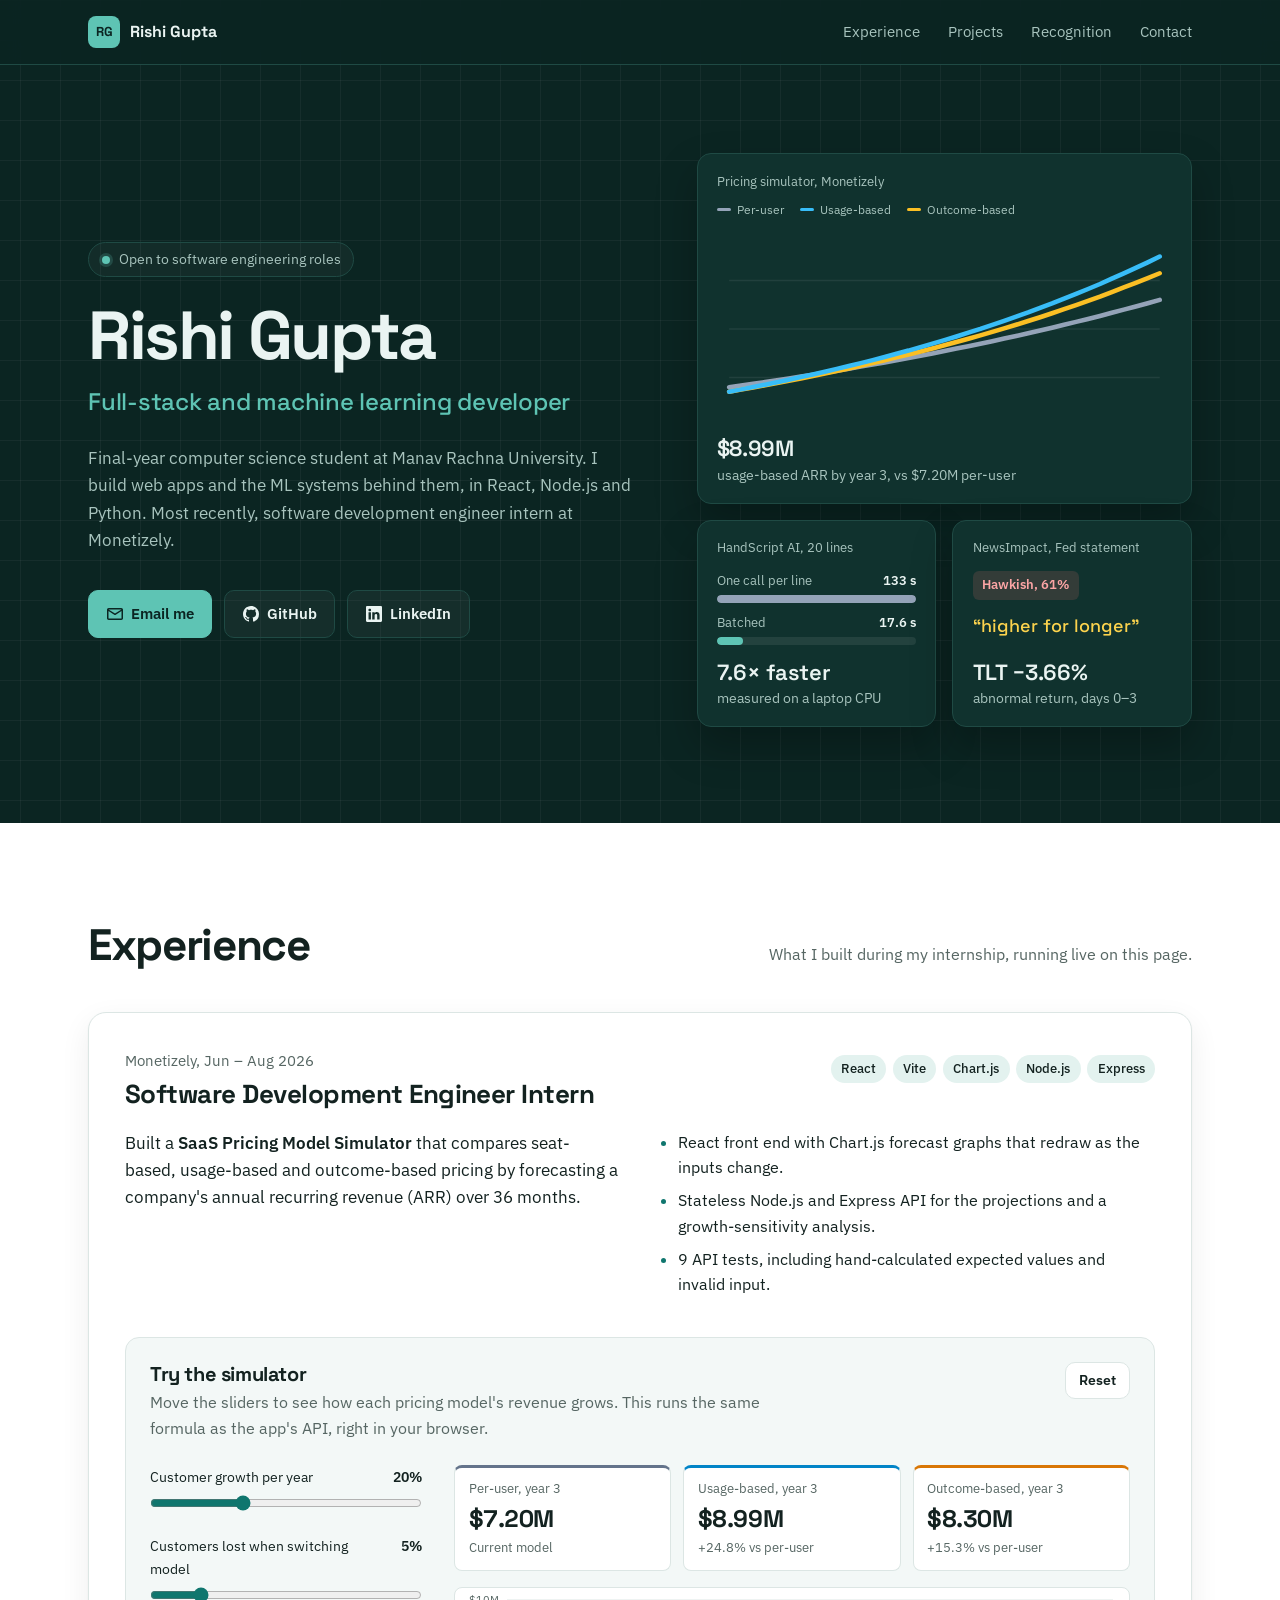
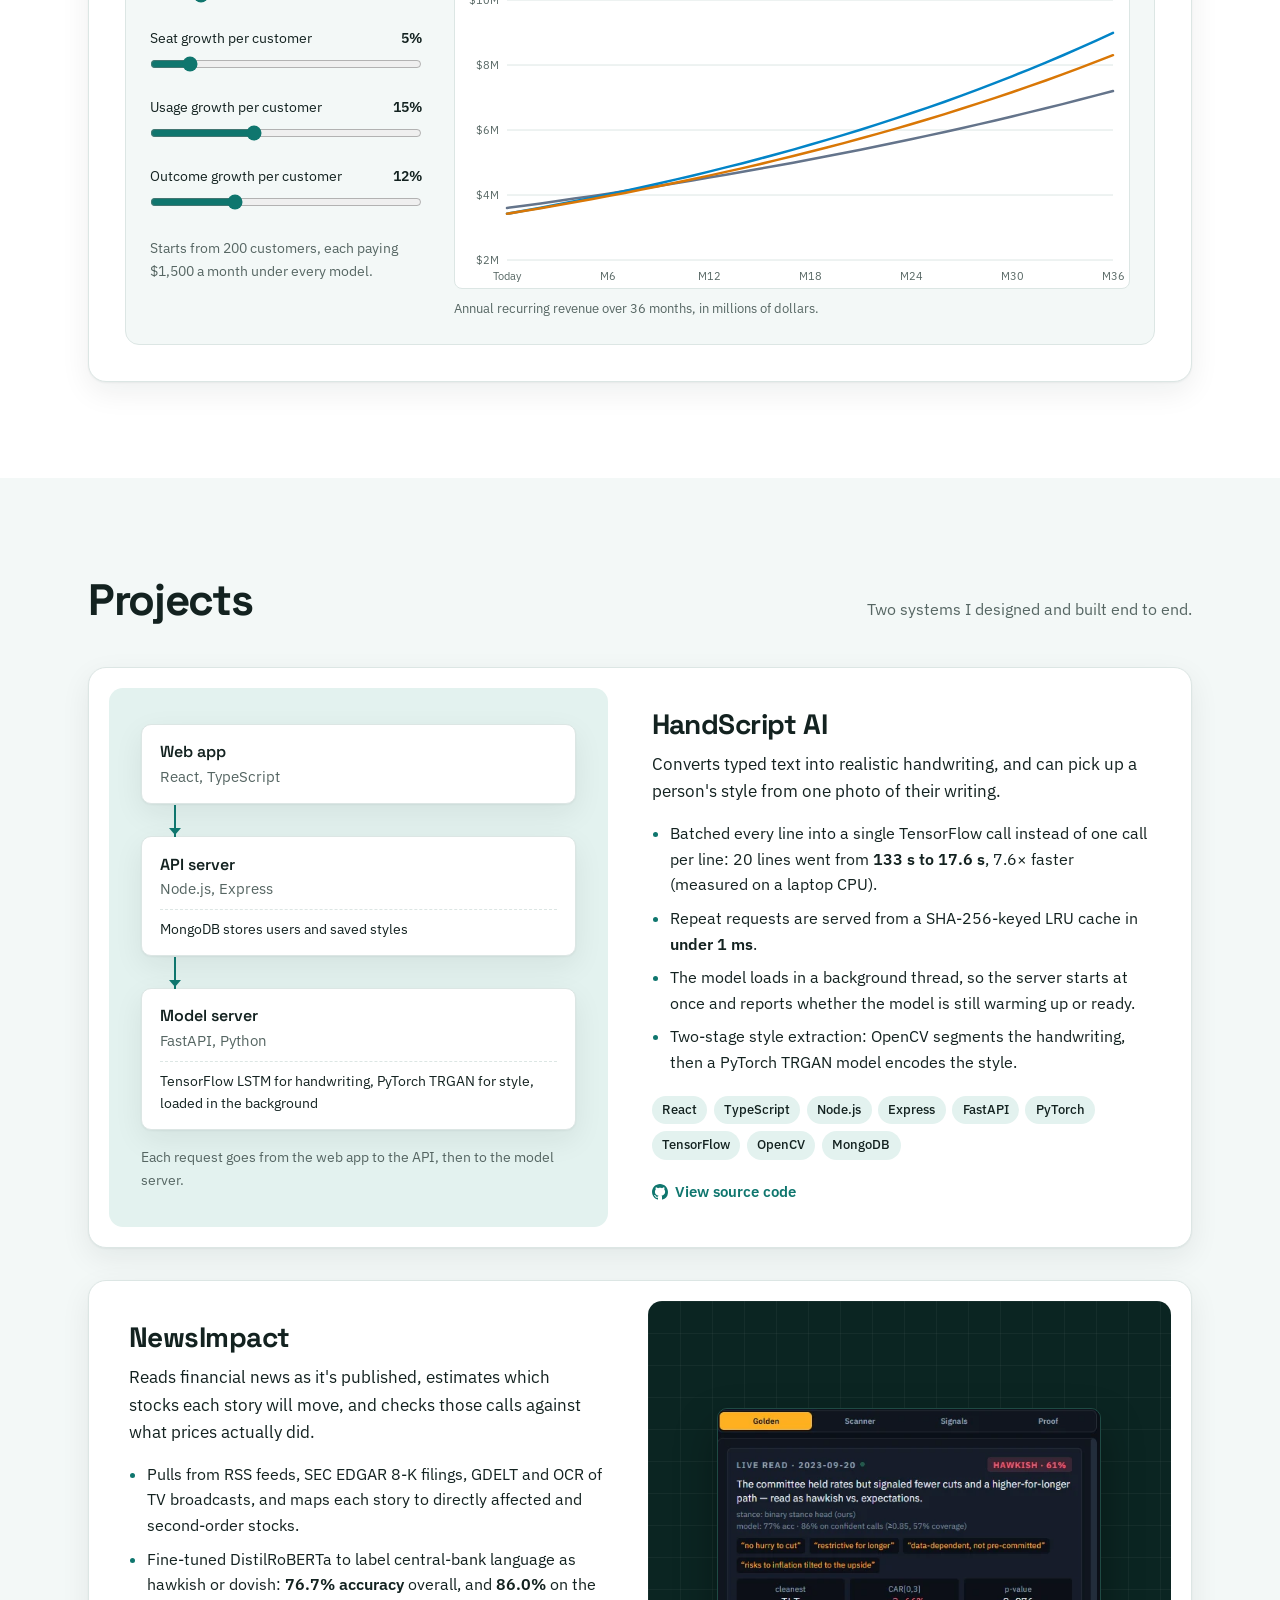
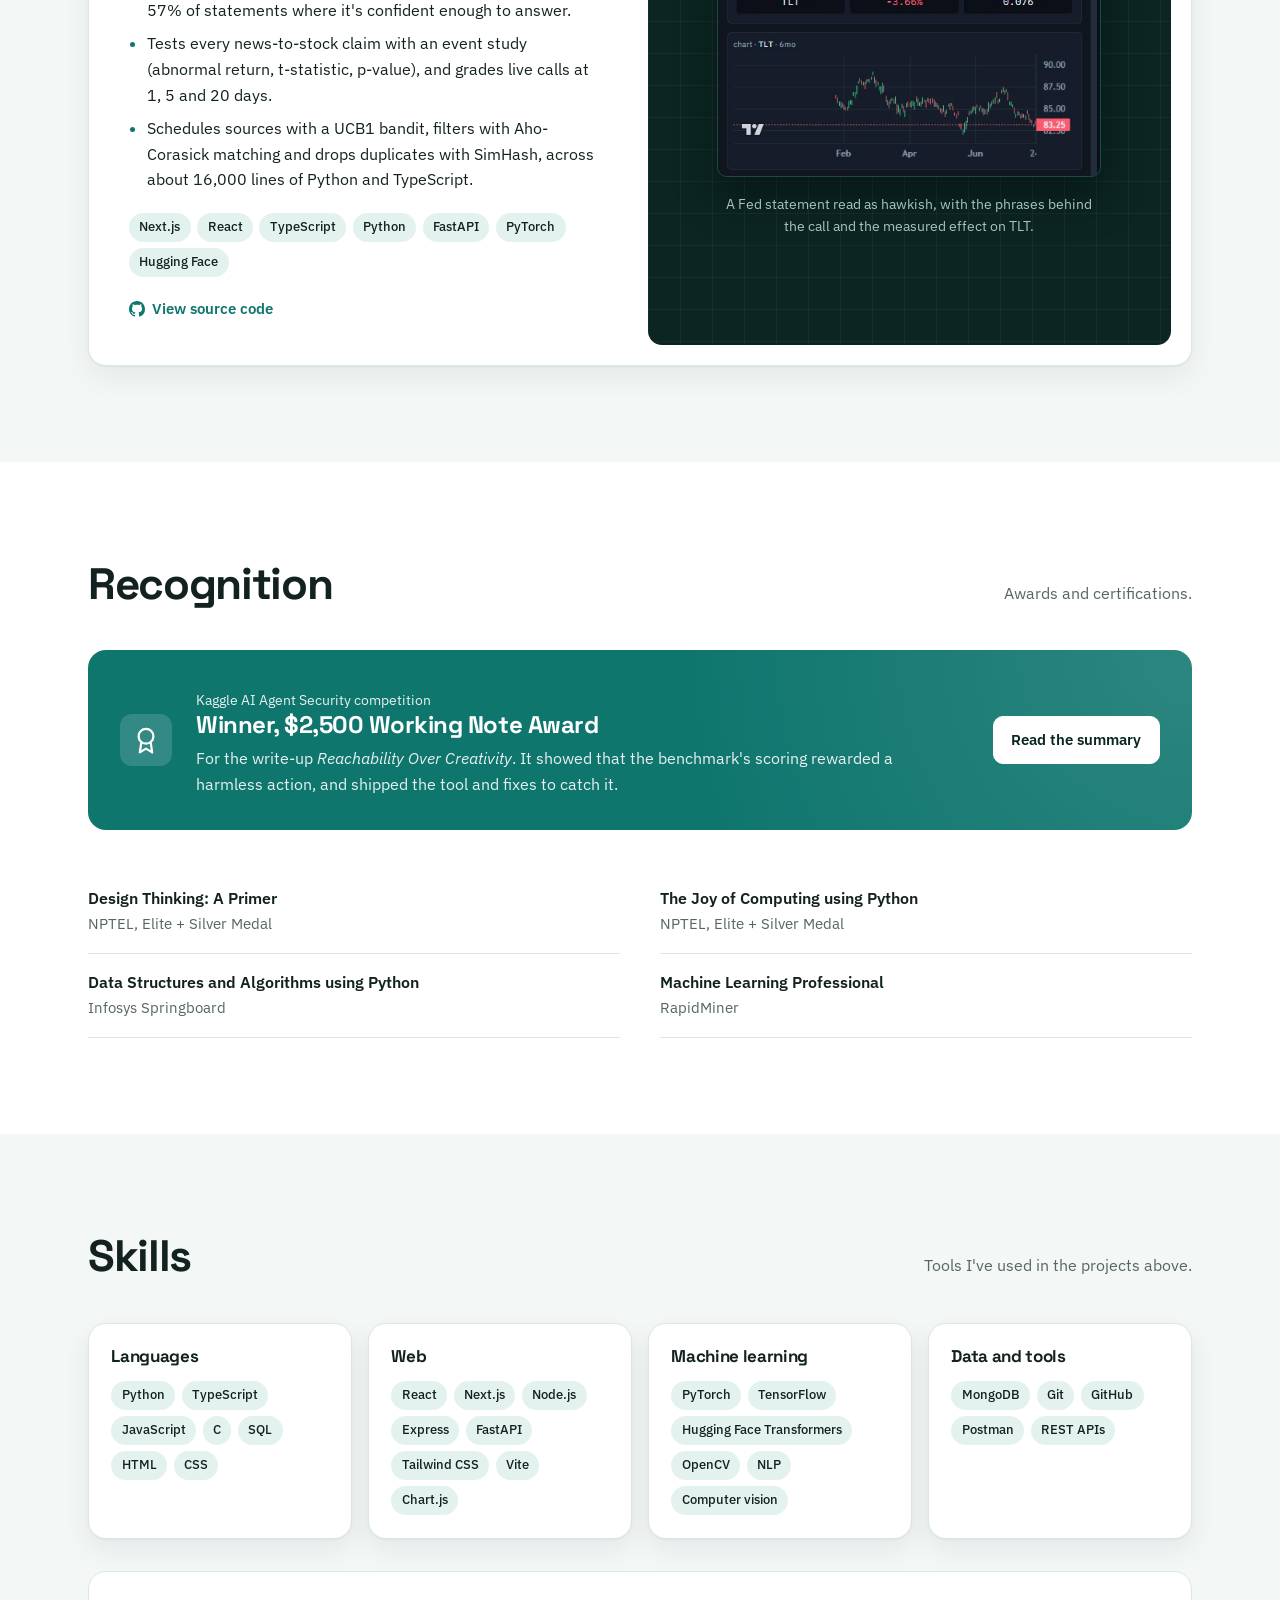
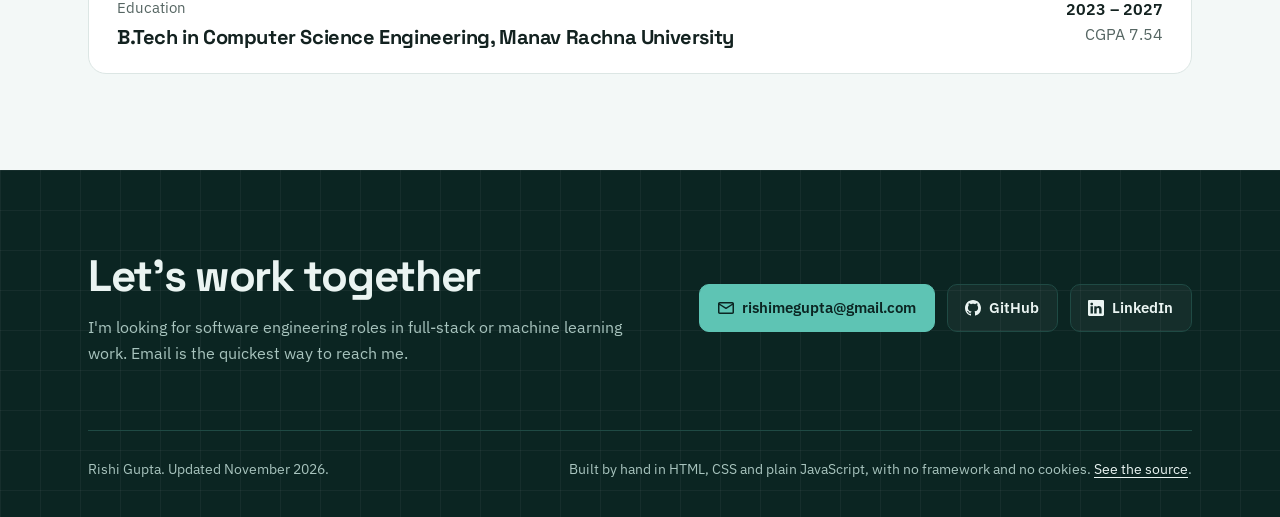
==== commit dfbaf5d4: "Faster phone load: compositor-only chart reveal, no font-swap layout shift Lighthouse (localhost, mo" ====
--- a/index.html
+++ b/index.html
@@ -60,12 +60,12 @@
         <a class="tile tile-sim" href="#experience">
           <span class="tile-label">Pricing simulator, Monetizely</span>
           <span class="legend" aria-hidden="true"><span class="lg lg1">Per-user</span><span class="lg lg2">Usage-based</span><span class="lg lg3">Outcome-based</span></span>
-          <svg class="spark" viewBox="0 0 300 120" aria-hidden="true">
+          <span class="spark-wrap"><svg class="spark" viewBox="0 0 300 120" aria-hidden="true">
             <path class="g" d="M8 32H292M8 64H292M8 96H292"/>
-            <path class="s s1" pathLength="1" d="M8.0 102.4L15.9 101.3L23.8 100.1L31.7 99.0L39.6 97.8L47.4 96.6L55.3 95.3L63.2 94.1L71.1 92.8L79.0 91.5L86.9 90.2L94.8 88.8L102.7 87.4L110.6 86.0L118.4 84.6L126.3 83.1L134.2 81.6L142.1 80.1L150.0 78.5L157.9 76.9L165.8 75.3L173.7 73.7L181.6 72.0L189.4 70.3L197.3 68.6L205.2 66.8L213.1 65.0L221.0 63.1L228.9 61.2L236.8 59.3L244.7 57.4L252.6 55.4L260.4 53.3L268.3 51.2L276.2 49.1L284.1 47.0L292.0 44.8"/>
-            <path class="s s3" pathLength="1" d="M8.0 105.3L15.9 103.9L23.8 102.5L31.7 101.1L39.6 99.6L47.4 98.1L55.3 96.6L63.2 95.0L71.1 93.4L79.0 91.7L86.9 90.0L94.8 88.2L102.7 86.5L110.6 84.6L118.4 82.7L126.3 80.8L134.2 78.8L142.1 76.8L150.0 74.7L157.9 72.6L165.8 70.4L173.7 68.2L181.6 65.9L189.4 63.6L197.3 61.2L205.2 58.7L213.1 56.2L221.0 53.6L228.9 50.9L236.8 48.2L244.7 45.4L252.6 42.6L260.4 39.6L268.3 36.6L276.2 33.5L284.1 30.4L292.0 27.2"/>
-            <path class="s s2" pathLength="1" d="M8.0 105.3L15.9 103.8L23.8 102.3L31.7 100.7L39.6 99.1L47.4 97.4L55.3 95.7L63.2 94.0L71.1 92.2L79.0 90.3L86.9 88.4L94.8 86.5L102.7 84.5L110.6 82.4L118.4 80.3L126.3 78.2L134.2 75.9L142.1 73.6L150.0 71.3L157.9 68.9L165.8 66.4L173.7 63.9L181.6 61.2L189.4 58.6L197.3 55.8L205.2 53.0L213.1 50.0L221.0 47.1L228.9 44.0L236.8 40.8L244.7 37.6L252.6 34.3L260.4 30.8L268.3 27.3L276.2 23.7L284.1 20.0L292.0 16.2"/>
-          </svg>
+            <path class="s s1" d="M8.0 102.4L15.9 101.3L23.8 100.1L31.7 99.0L39.6 97.8L47.4 96.6L55.3 95.3L63.2 94.1L71.1 92.8L79.0 91.5L86.9 90.2L94.8 88.8L102.7 87.4L110.6 86.0L118.4 84.6L126.3 83.1L134.2 81.6L142.1 80.1L150.0 78.5L157.9 76.9L165.8 75.3L173.7 73.7L181.6 72.0L189.4 70.3L197.3 68.6L205.2 66.8L213.1 65.0L221.0 63.1L228.9 61.2L236.8 59.3L244.7 57.4L252.6 55.4L260.4 53.3L268.3 51.2L276.2 49.1L284.1 47.0L292.0 44.8"/>
+            <path class="s s3" d="M8.0 105.3L15.9 103.9L23.8 102.5L31.7 101.1L39.6 99.6L47.4 98.1L55.3 96.6L63.2 95.0L71.1 93.4L79.0 91.7L86.9 90.0L94.8 88.2L102.7 86.5L110.6 84.6L118.4 82.7L126.3 80.8L134.2 78.8L142.1 76.8L150.0 74.7L157.9 72.6L165.8 70.4L173.7 68.2L181.6 65.9L189.4 63.6L197.3 61.2L205.2 58.7L213.1 56.2L221.0 53.6L228.9 50.9L236.8 48.2L244.7 45.4L252.6 42.6L260.4 39.6L268.3 36.6L276.2 33.5L284.1 30.4L292.0 27.2"/>
+            <path class="s s2" d="M8.0 105.3L15.9 103.8L23.8 102.3L31.7 100.7L39.6 99.1L47.4 97.4L55.3 95.7L63.2 94.0L71.1 92.2L79.0 90.3L86.9 88.4L94.8 86.5L102.7 84.5L110.6 82.4L118.4 80.3L126.3 78.2L134.2 75.9L142.1 73.6L150.0 71.3L157.9 68.9L165.8 66.4L173.7 63.9L181.6 61.2L189.4 58.6L197.3 55.8L205.2 53.0L213.1 50.0L221.0 47.1L228.9 44.0L236.8 40.8L244.7 37.6L252.6 34.3L260.4 30.8L268.3 27.3L276.2 23.7L284.1 20.0L292.0 16.2"/>
+          </svg></span>
           <span class="tile-foot"><strong>$8.99M</strong> usage-based ARR by year 3, vs $7.20M per-user</span>
         </a>
 
--- a/styles.css
+++ b/styles.css
@@ -1,7 +1,7 @@
 /* Fonts: self-hosted, SIL Open Font License 1.1 (see fonts/OFL*.txt). Latin subset. */
-@font-face { font-family: "Space Grotesk"; font-style: normal; font-weight: 500 700; font-display: swap; src: url(fonts/space-grotesk.woff2) format("woff2"); unicode-range: U+0000-00FF, U+0131, U+0152-0153, U+02BB-02BC, U+02C6, U+02DA, U+02DC, U+0304, U+0308, U+0329, U+2000-206F, U+20AC, U+2122, U+2191, U+2193, U+2212, U+2215, U+FEFF, U+FFFD; }
-@font-face { font-family: "IBM Plex Sans"; font-style: normal; font-weight: 400 700; font-display: swap; src: url(fonts/plex-sans.woff2) format("woff2"); unicode-range: U+0000-00FF, U+0131, U+0152-0153, U+02BB-02BC, U+02C6, U+02DA, U+02DC, U+0304, U+0308, U+0329, U+2000-206F, U+20AC, U+2122, U+2191, U+2193, U+2212, U+2215, U+FEFF, U+FFFD; }
-@font-face { font-family: "IBM Plex Sans"; font-style: italic; font-weight: 400; font-display: swap; src: url(fonts/plex-sans-italic.woff2) format("woff2"); unicode-range: U+0000-00FF, U+0131, U+0152-0153, U+02BB-02BC, U+02C6, U+02DA, U+02DC, U+0304, U+0308, U+0329, U+2000-206F, U+20AC, U+2122, U+2191, U+2193, U+2212, U+2215, U+FEFF, U+FFFD; }
+@font-face { font-family: "Space Grotesk"; font-style: normal; font-weight: 500 700; font-display: optional; src: url(fonts/space-grotesk.woff2) format("woff2"); unicode-range: U+0000-00FF, U+0131, U+0152-0153, U+02BB-02BC, U+02C6, U+02DA, U+02DC, U+0304, U+0308, U+0329, U+2000-206F, U+20AC, U+2122, U+2191, U+2193, U+2212, U+2215, U+FEFF, U+FFFD; }
+@font-face { font-family: "IBM Plex Sans"; font-style: normal; font-weight: 400 700; font-display: optional; src: url(fonts/plex-sans.woff2) format("woff2"); unicode-range: U+0000-00FF, U+0131, U+0152-0153, U+02BB-02BC, U+02C6, U+02DA, U+02DC, U+0304, U+0308, U+0329, U+2000-206F, U+20AC, U+2122, U+2191, U+2193, U+2212, U+2215, U+FEFF, U+FFFD; }
+@font-face { font-family: "IBM Plex Sans"; font-style: italic; font-weight: 400; font-display: optional; src: url(fonts/plex-sans-italic.woff2) format("woff2"); unicode-range: U+0000-00FF, U+0131, U+0152-0153, U+02BB-02BC, U+02C6, U+02DA, U+02DC, U+0304, U+0308, U+0329, U+2000-206F, U+20AC, U+2122, U+2191, U+2193, U+2212, U+2215, U+FEFF, U+FFFD; }
 
 /* Palette: Deep Teal. Body text, muted text and accent all pass WCAG AA in both themes.
    The hero and contact bands are always dark ink-teal. */
@@ -142,17 +142,21 @@
 .lg::before { content: ""; width: .9rem; height: 3px; border-radius: 2px; background: var(--c); }
 .lg1 { --c: #94A3B8; } .lg2 { --c: #38BDF8; } .lg3 { --c: #FBBF24; }
 .spark .g { stroke: rgba(255, 255, 255, .07); stroke-width: 1; fill: none; }
-.spark .s { fill: none; stroke-width: 3; stroke-linecap: round; stroke-linejoin: round; stroke-dasharray: 1; stroke-dashoffset: 0; }
+.spark .s { fill: none; stroke-width: 3; stroke-linecap: round; stroke-linejoin: round; }
 .spark .s1 { stroke: #94A3B8; }
 .spark .s2 { stroke: #38BDF8; }
 .spark .s3 { stroke: #FBBF24; }
+/* Load-in reveal: a cover slides off the chart. It animates only transform,
+   so the browser runs it on the compositor without restyling the page each frame. */
+.spark-wrap { position: relative; display: block; overflow: hidden; }
 @media (prefers-reduced-motion: no-preference) {
-  .spark .s { animation: draw 1.6s cubic-bezier(.5, 0, .2, 1) both; }
-  .spark .s1 { animation-delay: .2s; }
-  .spark .s3 { animation-delay: .35s; }
-  .spark .s2 { animation-delay: .5s; }
-}
-@keyframes draw { from { stroke-dashoffset: 1; } to { stroke-dashoffset: 0; } }
+  .spark-wrap::after {
+    content: ""; position: absolute; inset: 0;
+    background: var(--ink-2);
+    animation: reveal 1.5s cubic-bezier(.5, 0, .2, 1) .25s both;
+  }
+}
+@keyframes reveal { from { transform: translateX(0); } to { transform: translateX(101%); } }
 
 .bars { display: flex; flex-direction: column; gap: .6rem; }
 .bar-row { display: grid; grid-template-columns: 1fr auto; gap: .2rem .6rem; font-size: .8125rem; }
